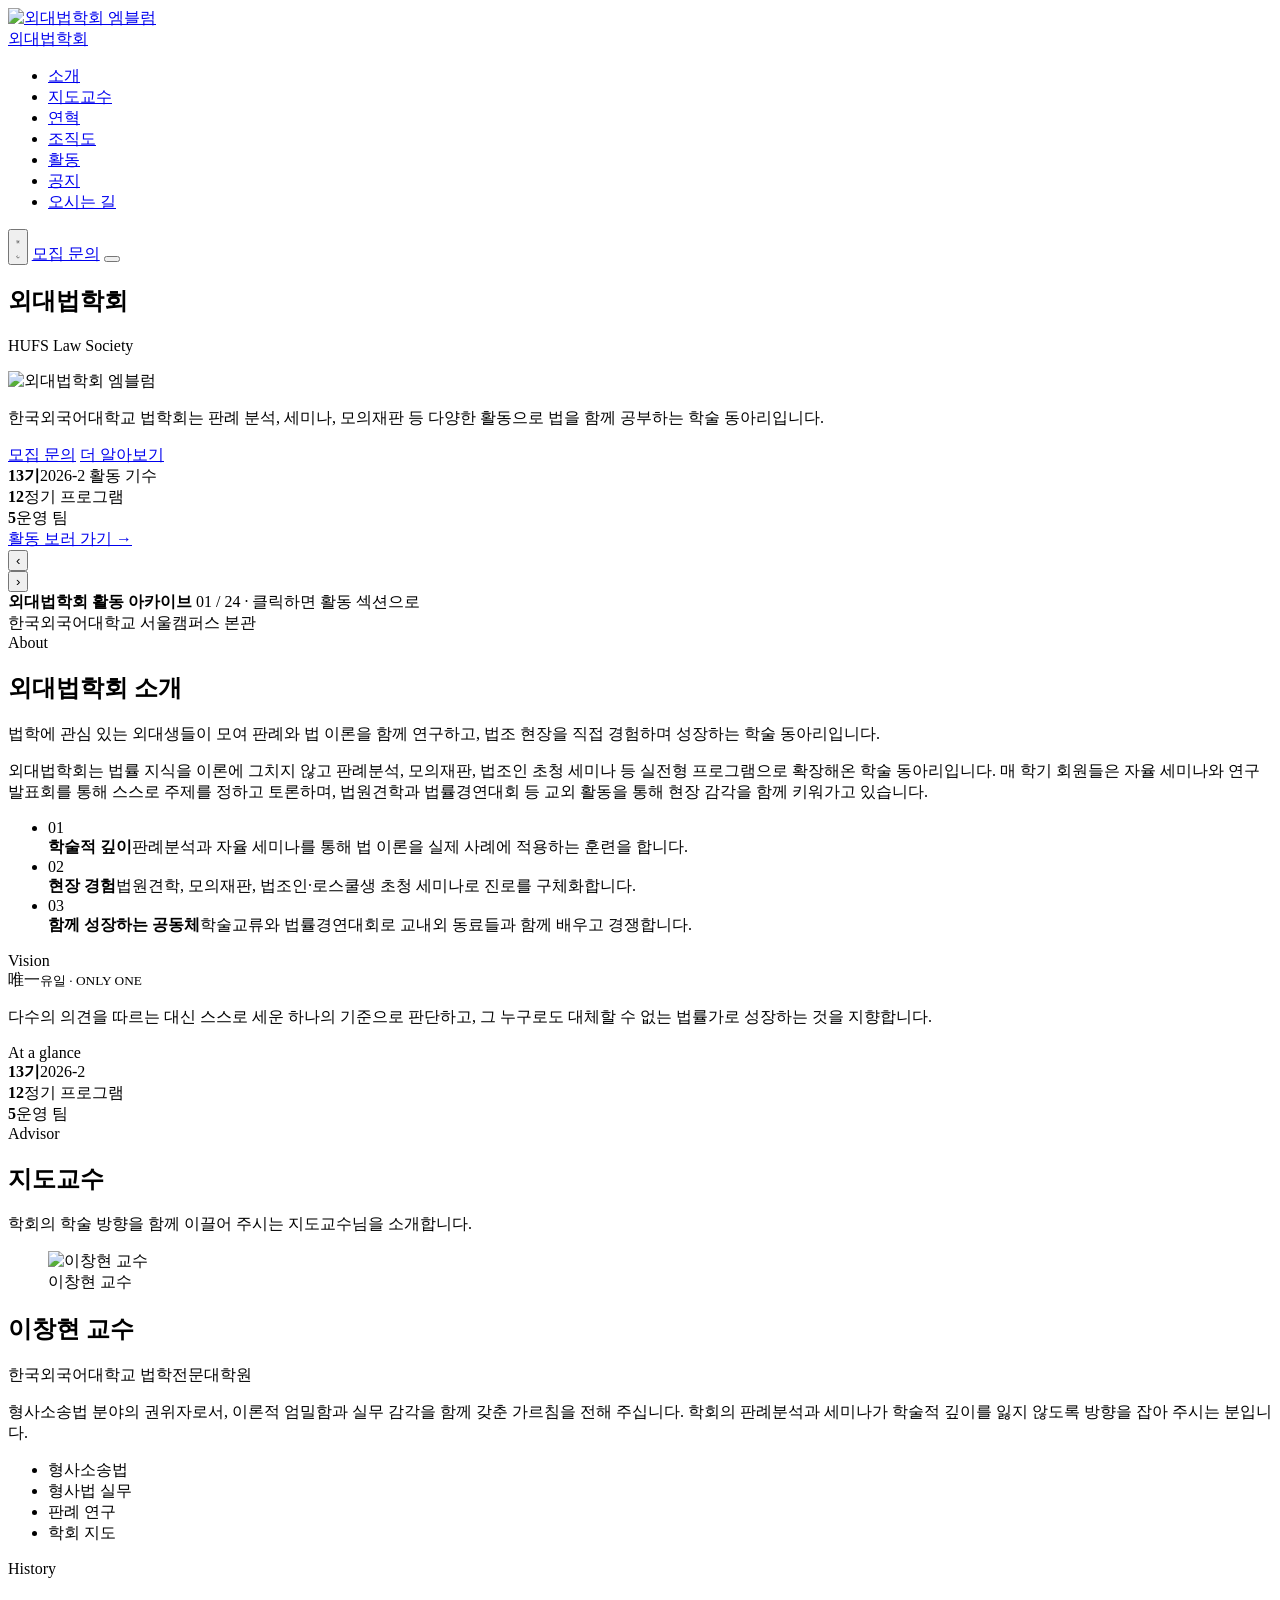
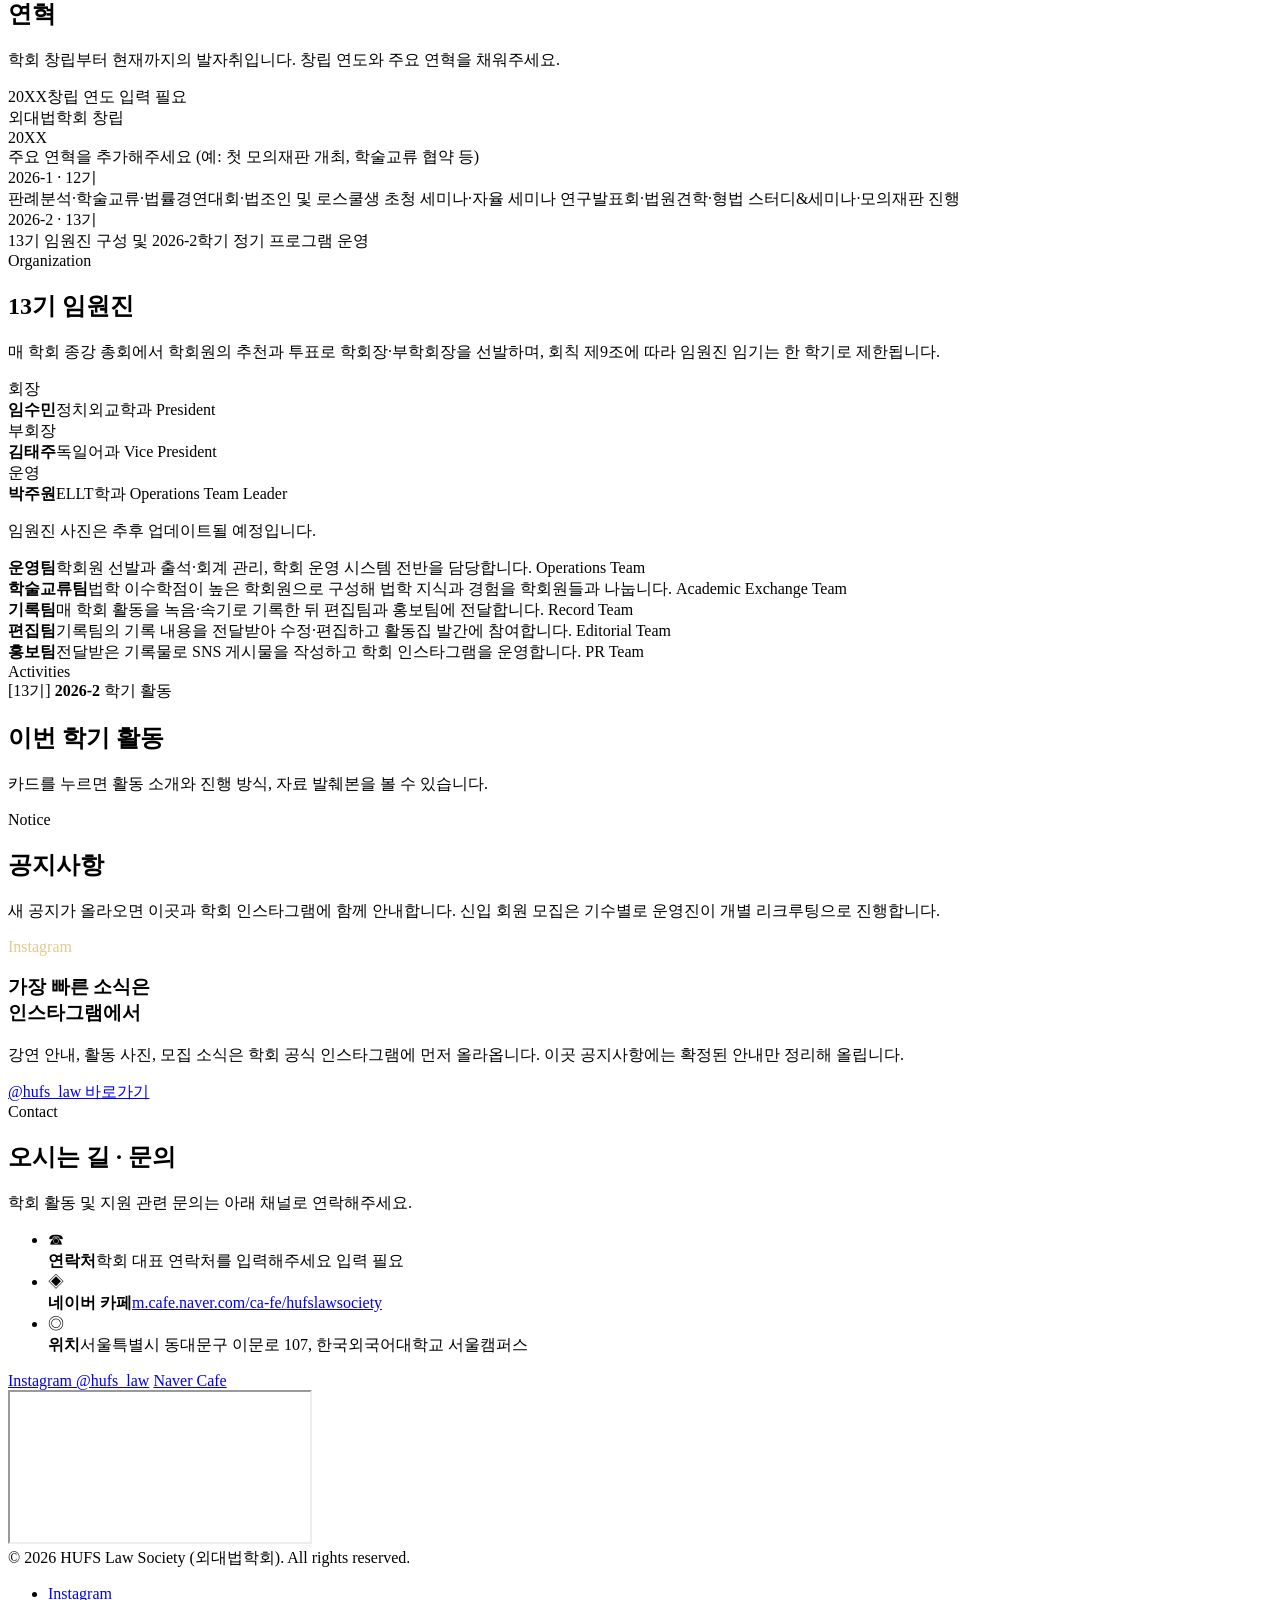
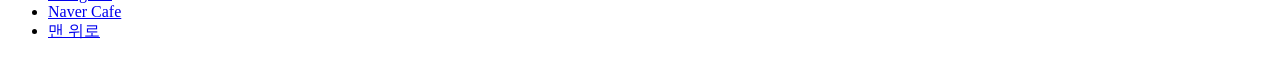
==== index.html @ 0a0bcf2a "SEO/공유 최적화: OG·Twitter 메타태그, 구조화 데이터, robots.txt/sitemap.xml, 커스텀 404 추가 Co-Authored-By: Claude Sonn" ====
<!DOCTYPE html>
<html lang="ko">
<head>
<meta charset="UTF-8">
<meta name="viewport" content="width=device-width, initial-scale=1.0">
<title>외대법학회 | HUFS Law Society</title>
<meta name="description" content="한국외국어대학교 서울캠퍼스 중앙동아리 외대법학회. 판례분석, 세미나, 법률경연대회, 모의재판 등 법학 학술 활동과 신입 회원 모집 소식을 소개합니다.">
<link rel="canonical" href="https://hufslawsociety.github.io/">

<meta property="og:type" content="website">
<meta property="og:site_name" content="외대법학회 HUFS Law Society">
<meta property="og:title" content="외대법학회 | HUFS Law Society">
<meta property="og:description" content="한국외국어대학교 법학회 — 판례분석, 세미나, 법률경연대회, 모의재판 등 다양한 활동으로 법을 함께 공부합니다.">
<meta property="og:image" content="https://hufslawsociety.github.io/assets/og-image.png">
<meta property="og:image:width" content="1200">
<meta property="og:image:height" content="630">
<meta property="og:url" content="https://hufslawsociety.github.io/">
<meta property="og:locale" content="ko_KR">

<meta name="twitter:card" content="summary_large_image">
<meta name="twitter:title" content="외대법학회 | HUFS Law Society">
<meta name="twitter:description" content="한국외국어대학교 법학회 — 판례분석, 세미나, 법률경연대회, 모의재판 등 다양한 활동으로 법을 함께 공부합니다.">
<meta name="twitter:image" content="https://hufslawsociety.github.io/assets/og-image.png">

<script type="application/ld+json">
{
  "@context": "https://schema.org",
  "@type": "EducationalOrganization",
  "name": "외대법학회",
  "alternateName": "HUFS Law Society",
  "url": "https://hufslawsociety.github.io/",
  "logo": "https://hufslawsociety.github.io/assets/logo.png",
  "sameAs": [
    "https://www.instagram.com/hufs_law",
    "https://m.cafe.naver.com/ca-fe/hufslawsociety"
  ],
  "address": {
    "@type": "PostalAddress",
    "streetAddress": "이문로 107",
    "addressLocality": "동대문구",
    "addressRegion": "서울특별시",
    "addressCountry": "KR"
  }
}
</script>

<script>
(function(){
  try {
    var saved = localStorage.getItem('theme');
    if (saved === 'light' || saved === 'dark') {
      document.documentElement.setAttribute('data-theme', saved);
    }
  } catch (e) {}
})();
</script>
<link rel="icon" href="assets/logo.png">
<link rel="preconnect" href="https://fonts.googleapis.com">
<link rel="preconnect" href="https://fonts.gstatic.com" crossorigin>
<link rel="stylesheet" as="style" crossorigin
  href="https://cdn.jsdelivr.net/gh/orioncactus/pretendard@v1.3.9/dist/web/variable/pretendardvariable.css">
<link href="https://fonts.googleapis.com/css2?family=Noto+Sans+KR:wght@400;500;700;900&display=swap" rel="stylesheet">
<link rel="stylesheet" href="styles.css">
<script type="module" src="https://cdn.jsdelivr.net/npm/@google/model-viewer@3.5.0/dist/model-viewer.min.js"></script>
</head>
<body>

<header>
  <div class="nav">
    <a href="#home" class="brand">
      <div class="brand-emblem">
        <img class="brand-img" src="assets/logo.png" alt="외대법학회 엠블럼">
      </div>
      <span class="brand-name">외대법학회</span>
    </a>
    <ul class="navlinks" id="navlinks">
      <li><a href="#about">소개</a></li>
      <li><a href="#advisor">지도교수</a></li>
      <li><a href="#history">연혁</a></li>
      <li><a href="#org">조직도</a></li>
      <li><a href="#activities">활동</a></li>
      <li><a href="#notice">공지</a></li>
      <li><a href="#contact">오시는 길</a></li>
    </ul>
    <div class="nav-actions">
      <button id="themeToggle" class="theme-toggle" type="button" aria-label="다크 모드 전환" aria-pressed="false">
        <svg class="icon-sun" viewBox="0 0 24 24" fill="none" stroke="currentColor" stroke-width="1.8" stroke-linecap="round">
          <circle cx="12" cy="12" r="4.2"/>
          <path d="M12 2.5v2.4M12 19.1v2.4M4.4 4.4l1.7 1.7M17.9 17.9l1.7 1.7M2.5 12h2.4M19.1 12h2.4M4.4 19.6l1.7-1.7M17.9 6.1l1.7-1.7"/>
        </svg>
        <svg class="icon-moon" viewBox="0 0 24 24" fill="none" stroke="currentColor" stroke-width="1.8" stroke-linecap="round" stroke-linejoin="round">
          <path d="M20.5 14.7A8.5 8.5 0 1 1 9.3 3.5a7 7 0 0 0 11.2 11.2z"/>
        </svg>
      </button>
      <a href="#notice" class="nav-cta">모집 문의</a>
      <button class="nav-burger" type="button" id="navBurger" aria-label="메뉴 열기" aria-expanded="false" aria-controls="navlinks">
        <span></span><span></span><span></span>
      </button>
    </div>
  </div>
</header>

<section class="hero" id="home">
  <div class="hero-bg"></div>
  <div class="hero-veil"></div>
  <div class="wrap">
    <div class="hero-grid">
      <div class="hero-copy">
        <div class="wordmark-row">
          <h1 class="wordmark">외대법학회</h1>
          <p class="wordmark-en">HUFS Law Society</p>
        </div>

        <div class="logo3d hero-emblem" data-model="law" data-body="#9a7d44" data-relief="#e9d7ab"
             data-speed="15deg" data-orbit="0deg 90deg 106%" data-exposure="1.05">
          <img class="fallback" alt="외대법학회 엠블럼">
        </div>

        <div class="hero-rule"></div>

        <p class="lead">한국외국어대학교 법학회는 판례 분석, 세미나, 모의재판 등 다양한 활동으로
          법을 함께 공부하는 학술 동아리입니다.</p>
        <div class="hero-actions">
          <a href="#notice" class="btn btn-primary">모집 문의</a>
          <a href="#about" class="btn btn-ghost">더 알아보기</a>
        </div>
        <div class="hero-stats">
          <div><b>13기</b><span>2026-2 활동 기수</span></div>
          <div><b>12</b><span>정기 프로그램</span></div>
          <div><b>5</b><span>운영 팀</span></div>
        </div>
      </div>

      <div class="hero-gallery">
        <a class="gal-stage" href="#activities" id="galStage" aria-label="활동 섹션으로 이동">
          <div class="gal-track" id="galTrack"></div>
          <span class="gal-cta">활동 보러 가기 &rarr;</span>
        </a>
        <div class="gal-ui">
          <button class="gal-nav" type="button" id="galPrev" aria-label="이전 사진">&#8249;</button>
          <div class="gal-dots" id="galDots"></div>
          <button class="gal-nav" type="button" id="galNext" aria-label="다음 사진">&#8250;</button>
        </div>
        <div class="bld-cap"><b>외대법학회 활동 아카이브</b>
          <span class="gal-count" id="galCount">01 / 24</span> · 클릭하면 활동 섹션으로</div>
      </div>
    </div>
  </div>
  <div class="hero-note">한국외국어대학교 서울캠퍼스 본관</div>
</section>

<section id="about">
  <div class="wrap">
    <div class="section-head">
      <div class="eyebrow">About</div>
      <h2>외대법학회 소개</h2>
      <p>법학에 관심 있는 외대생들이 모여 판례와 법 이론을 함께 연구하고, 법조 현장을 직접 경험하며 성장하는 학술 동아리입니다.</p>
    </div>
    <div class="about-grid">
      <div>
        <p>외대법학회는 법률 지식을 이론에 그치지 않고 판례분석, 모의재판, 법조인 초청 세미나 등
          실전형 프로그램으로 확장해온 학술 동아리입니다. 매 학기 회원들은 자율 세미나와 연구발표회를
          통해 스스로 주제를 정하고 토론하며, 법원견학과 법률경연대회 등 교외 활동을 통해 현장 감각을
          함께 키워가고 있습니다.</p>
        <ul class="value-list">
          <li><div class="value-num">01</div><div><b>학술적 깊이</b><span>판례분석과 자율 세미나를 통해 법 이론을 실제 사례에 적용하는 훈련을 합니다.</span></div></li>
          <li><div class="value-num">02</div><div><b>현장 경험</b><span>법원견학, 모의재판, 법조인·로스쿨생 초청 세미나로 진로를 구체화합니다.</span></div></li>
          <li><div class="value-num">03</div><div><b>함께 성장하는 공동체</b><span>학술교류와 법률경연대회로 교내외 동료들과 함께 배우고 경쟁합니다.</span></div></li>
        </ul>
      </div>
      <div>
        <div class="side-card">
          <div class="eyebrow">Vision</div>
          <div class="vision-mini">唯一<small>유일 · ONLY ONE</small></div>
          <p>다수의 의견을 따르는 대신 스스로 세운 하나의 기준으로 판단하고, 그 누구로도 대체할 수 없는 법률가로 성장하는 것을 지향합니다.</p>
        </div>
        <div class="side-card">
          <div class="eyebrow">At a glance</div>
          <div class="fact-row">
            <div><b>13기</b><span>2026-2</span></div>
            <div><b>12</b><span>정기 프로그램</span></div>
            <div><b>5</b><span>운영 팀</span></div>
          </div>
        </div>
      </div>
    </div>
  </div>
</section>

<section class="advisor" id="advisor">
  <div class="wrap">
    <div class="section-head">
      <div class="eyebrow">Advisor</div>
      <h2>지도교수</h2>
      <p>학회의 학술 방향을 함께 이끌어 주시는 지도교수님을 소개합니다.</p>
    </div>
    <div class="advisor-card">
      <figure class="portrait">
        <img src="assets/advisor.jpg" alt="이창현 교수">
        <figcaption>이창현 교수</figcaption>
      </figure>
      <div class="advisor-body">
        <h2>이창현 교수</h2>
        <p class="advisor-role">한국외국어대학교 법학전문대학원</p>
        <p class="advisor-desc">형사소송법 분야의 권위자로서, 이론적 엄밀함과 실무 감각을 함께 갖춘 가르침을 전해 주십니다.
          학회의 판례분석과 세미나가 학술적 깊이를 잃지 않도록 방향을 잡아 주시는 분입니다.</p>
        <ul class="advisor-tags">
          <li>형사소송법</li><li>형사법 실무</li><li>판례 연구</li><li>학회 지도</li>
        </ul>
      </div>
    </div>
  </div>
</section>

<section class="history" id="history">
  <div class="wrap">
    <div class="section-head">
      <div class="eyebrow">History</div>
      <h2>연혁</h2>
      <p>학회 창립부터 현재까지의 발자취입니다. 창립 연도와 주요 연혁을 채워주세요.</p>
    </div>
    <div class="timeline">
      <div class="t-item"><div class="t-dot"></div>
        <div class="t-year">20XX<span class="placeholder-tag tag-dark">창립 연도 입력 필요</span></div>
        <div class="t-desc">외대법학회 창립</div></div>
      <div class="t-item"><div class="t-dot"></div>
        <div class="t-year">20XX</div>
        <div class="t-desc">주요 연혁을 추가해주세요 (예: 첫 모의재판 개최, 학술교류 협약 등)</div></div>
      <div class="t-item"><div class="t-dot"></div>
        <div class="t-year">2026-1 · 12기</div>
        <div class="t-desc">판례분석·학술교류·법률경연대회·법조인 및 로스쿨생 초청 세미나·자율 세미나 연구발표회·법원견학·형법 스터디&amp;세미나·모의재판 진행</div></div>
      <div class="t-item active"><div class="t-dot"></div>
        <div class="t-year">2026-2 · 13기</div>
        <div class="t-desc">13기 임원진 구성 및 2026-2학기 정기 프로그램 운영</div></div>
    </div>
  </div>
</section>

<section id="org">
  <div class="wrap">
    <div class="section-head">
      <div class="eyebrow">Organization</div>
      <h2>13기 임원진</h2>
      <p>매 학회 종강 총회에서 학회원의 추천과 투표로 학회장·부학회장을 선발하며,
        회칙 제9조에 따라 임원진 임기는 한 학기로 제한됩니다.</p>
    </div>
    <div class="org-lead-grid">
      <div class="lead-card"><div class="lead-avatar">회장</div><b>임수민</b><span>정치외교학과</span>
        <span class="lead-role">President</span></div>
      <div class="lead-card"><div class="lead-avatar">부회장</div><b>김태주</b><span>독일어과</span>
        <span class="lead-role">Vice President</span></div>
      <div class="lead-card"><div class="lead-avatar">운영</div><b>박주원</b><span>ELLT학과</span>
        <span class="lead-role">Operations Team Leader</span></div>
    </div>
    <p class="org-note">임원진 사진은 추후 업데이트될 예정입니다.</p>
    <div class="dept-grid">
      <div class="dept-card"><b>운영팀</b><span>학회원 선발과 출석·회계 관리, 학회 운영 시스템 전반을 담당합니다.</span>
        <span class="dept-lead">Operations Team</span></div>
      <div class="dept-card"><b>학술교류팀</b><span>법학 이수학점이 높은 학회원으로 구성해 법학 지식과 경험을 학회원들과 나눕니다.</span>
        <span class="dept-lead">Academic Exchange Team</span></div>
      <div class="dept-card"><b>기록팀</b><span>매 학회 활동을 녹음·속기로 기록한 뒤 편집팀과 홍보팀에 전달합니다.</span>
        <span class="dept-lead">Record Team</span></div>
      <div class="dept-card"><b>편집팀</b><span>기록팀의 기록 내용을 전달받아 수정·편집하고 활동집 발간에 참여합니다.</span>
        <span class="dept-lead">Editorial Team</span></div>
      <div class="dept-card"><b>홍보팀</b><span>전달받은 기록물로 SNS 게시물을 작성하고 학회 인스타그램을 운영합니다.</span>
        <span class="dept-lead">PR Team</span></div>
    </div>
  </div>
</section>

<section class="activities" id="activities">
  <div class="wrap">
    <div class="section-head">
      <div class="eyebrow">Activities</div>
      <span class="gen-badge">[13기] <b>2026-2</b> 학기 활동</span>
      <h2>이번 학기 활동</h2>
      <p>카드를 누르면 활동 소개와 진행 방식, 자료 발췌본을 볼 수 있습니다.</p>
    </div>
    <div class="act-grid" id="act-grid"></div>
  </div>
</section>

<section id="notice">
  <div class="wrap">
    <div class="section-head">
      <div class="eyebrow">Notice</div>
      <h2>공지사항</h2>
      <p>새 공지가 올라오면 이곳과 학회 인스타그램에 함께 안내합니다.
        신입 회원 모집은 기수별로 운영진이 개별 리크루팅으로 진행합니다.</p>
    </div>
    <div class="notice-wrap">
      <ul class="notice-list" id="notice-list"></ul>
      <div class="recruit-card">
        <div>
          <div class="eyebrow" style="color:#e3c98f;">Instagram</div>
          <h3>가장 빠른 소식은<br>인스타그램에서</h3>
          <p>강연 안내, 활동 사진, 모집 소식은 학회 공식 인스타그램에 먼저 올라옵니다.
            이곳 공지사항에는 확정된 안내만 정리해 올립니다.</p>
        </div>
        <a href="https://www.instagram.com/hufs_law" target="_blank" rel="noopener"
           class="btn btn-primary">@hufs_law 바로가기</a>
      </div>
    </div>
  </div>
</section>

<section class="contact" id="contact">
  <div class="wrap">
    <div class="section-head">
      <div class="eyebrow">Contact</div>
      <h2>오시는 길 · 문의</h2>
      <p>학회 활동 및 지원 관련 문의는 아래 채널로 연락해주세요.</p>
    </div>
    <div class="contact-grid">
      <div>
        <ul class="info-list">
          <li><div class="info-ico">☎</div><div><b>연락처</b><span>학회 대표 연락처를 입력해주세요 <span class="placeholder-tag">입력 필요</span></span></div></li>
          <li><div class="info-ico">◈</div><div><b>네이버 카페</b><a href="https://m.cafe.naver.com/ca-fe/hufslawsociety" target="_blank" rel="noopener">m.cafe.naver.com/ca-fe/hufslawsociety</a></div></li>
          <li><div class="info-ico">◎</div><div><b>위치</b><span>서울특별시 동대문구 이문로 107, 한국외국어대학교 서울캠퍼스</span></div></li>
        </ul>
        <div class="sns-row">
          <a href="https://www.instagram.com/hufs_law" target="_blank" rel="noopener">Instagram @hufs_law</a>
          <a href="https://m.cafe.naver.com/ca-fe/hufslawsociety" target="_blank" rel="noopener">Naver Cafe</a>
        </div>
      </div>
      <div class="map-frame">
        <iframe src="https://maps.google.com/maps?q=%EC%84%9C%EC%9A%B8%ED%8A%B9%EB%B3%84%EC%8B%9C%20%EB%8F%99%EB%8C%80%EB%AC%B8%EA%B5%AC%20%EC%9D%B4%EB%AC%B8%EB%A1%9C%20107%20%ED%95%9C%EA%B5%AD%EC%99%B8%EA%B5%AD%EC%96%B4%EB%8C%80%ED%95%99%EA%B5%90&t=&z=16&ie=UTF8&iwloc=&output=embed"
          loading="lazy" referrerpolicy="no-referrer-when-downgrade"></iframe>
      </div>
    </div>
  </div>
</section>

<footer>
  <div class="footer-wrap">
    <span>© 2026 HUFS Law Society (외대법학회). All rights reserved.</span>
    <ul class="footer-links">
      <li><a href="https://www.instagram.com/hufs_law" target="_blank" rel="noopener">Instagram</a></li>
      <li><a href="https://m.cafe.naver.com/ca-fe/hufslawsociety" target="_blank" rel="noopener">Naver Cafe</a></li>
      <li><a href="#home">맨 위로</a></li>
    </ul>
  </div>
</footer>

<script src="assets/gallery-data.js"></script>
<script src="assets/notices-data.js"></script>
<script src="script.js"></script>
</body>
</html>
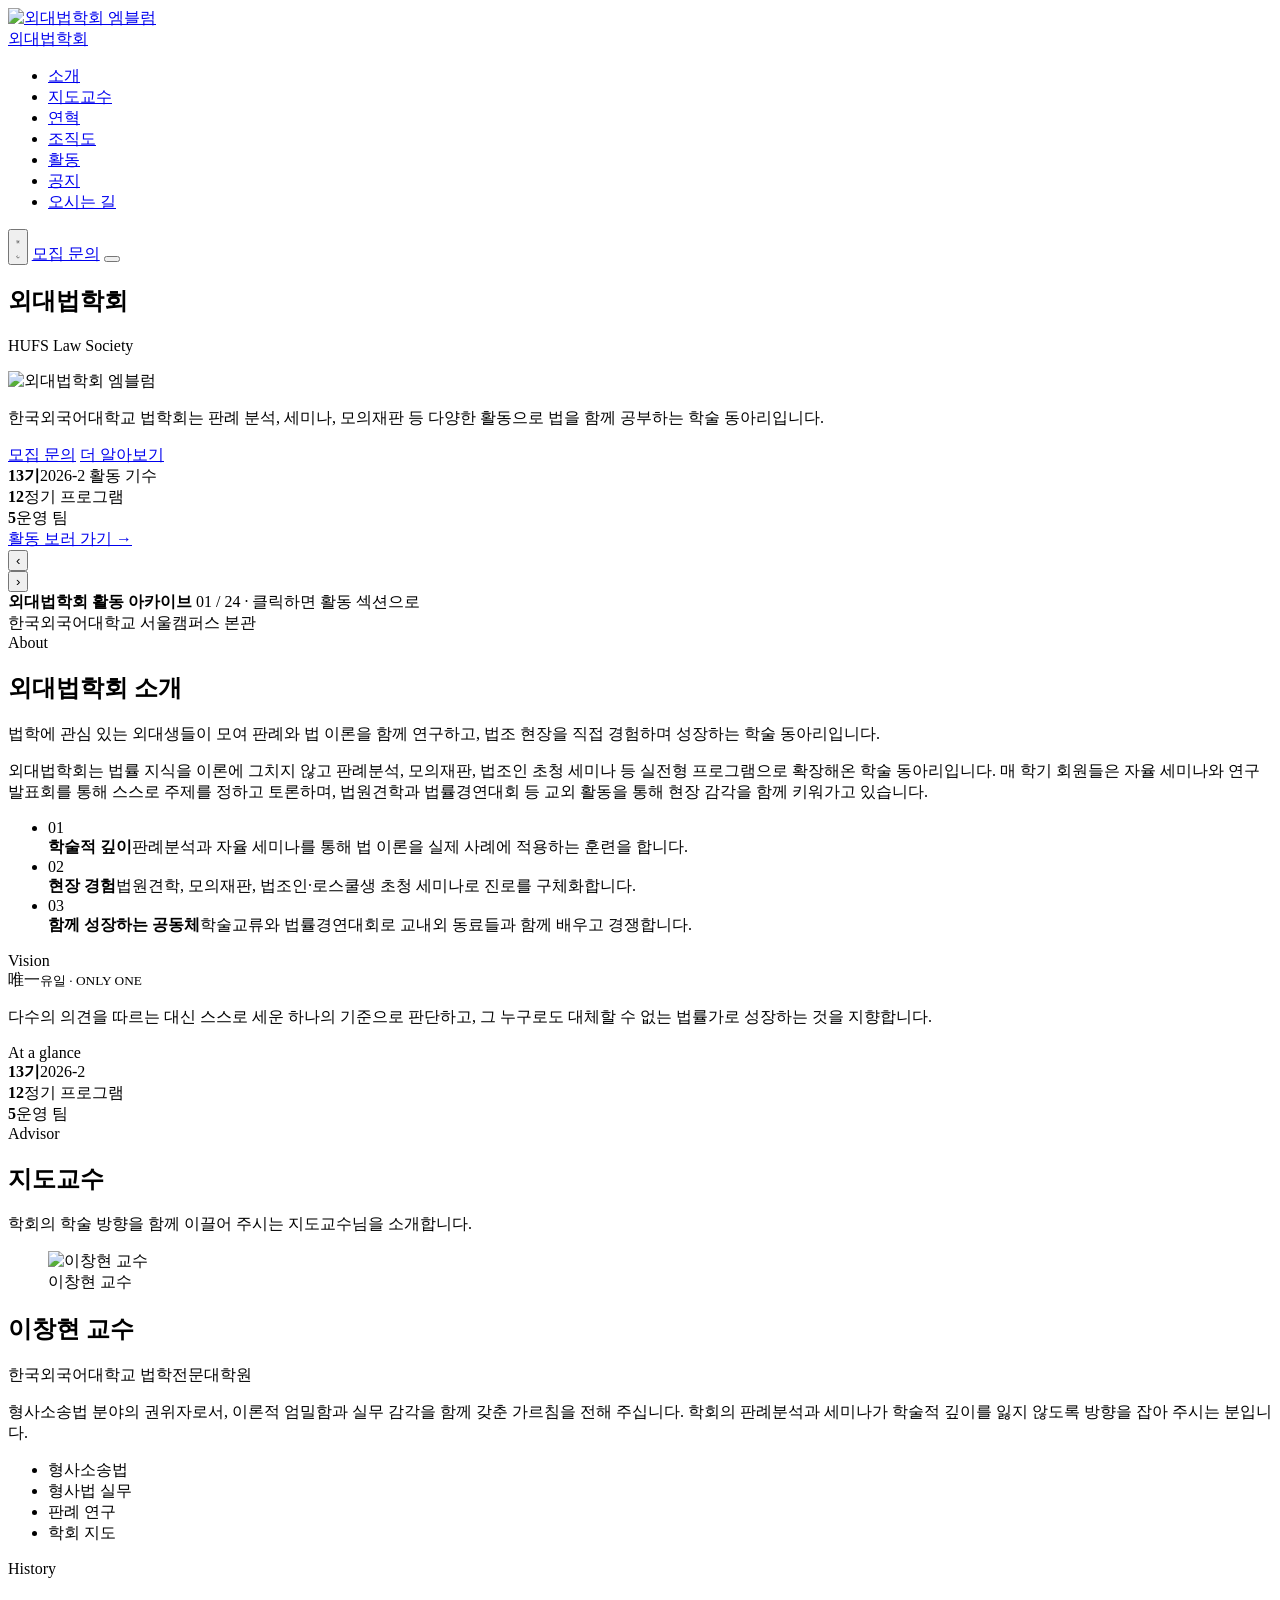
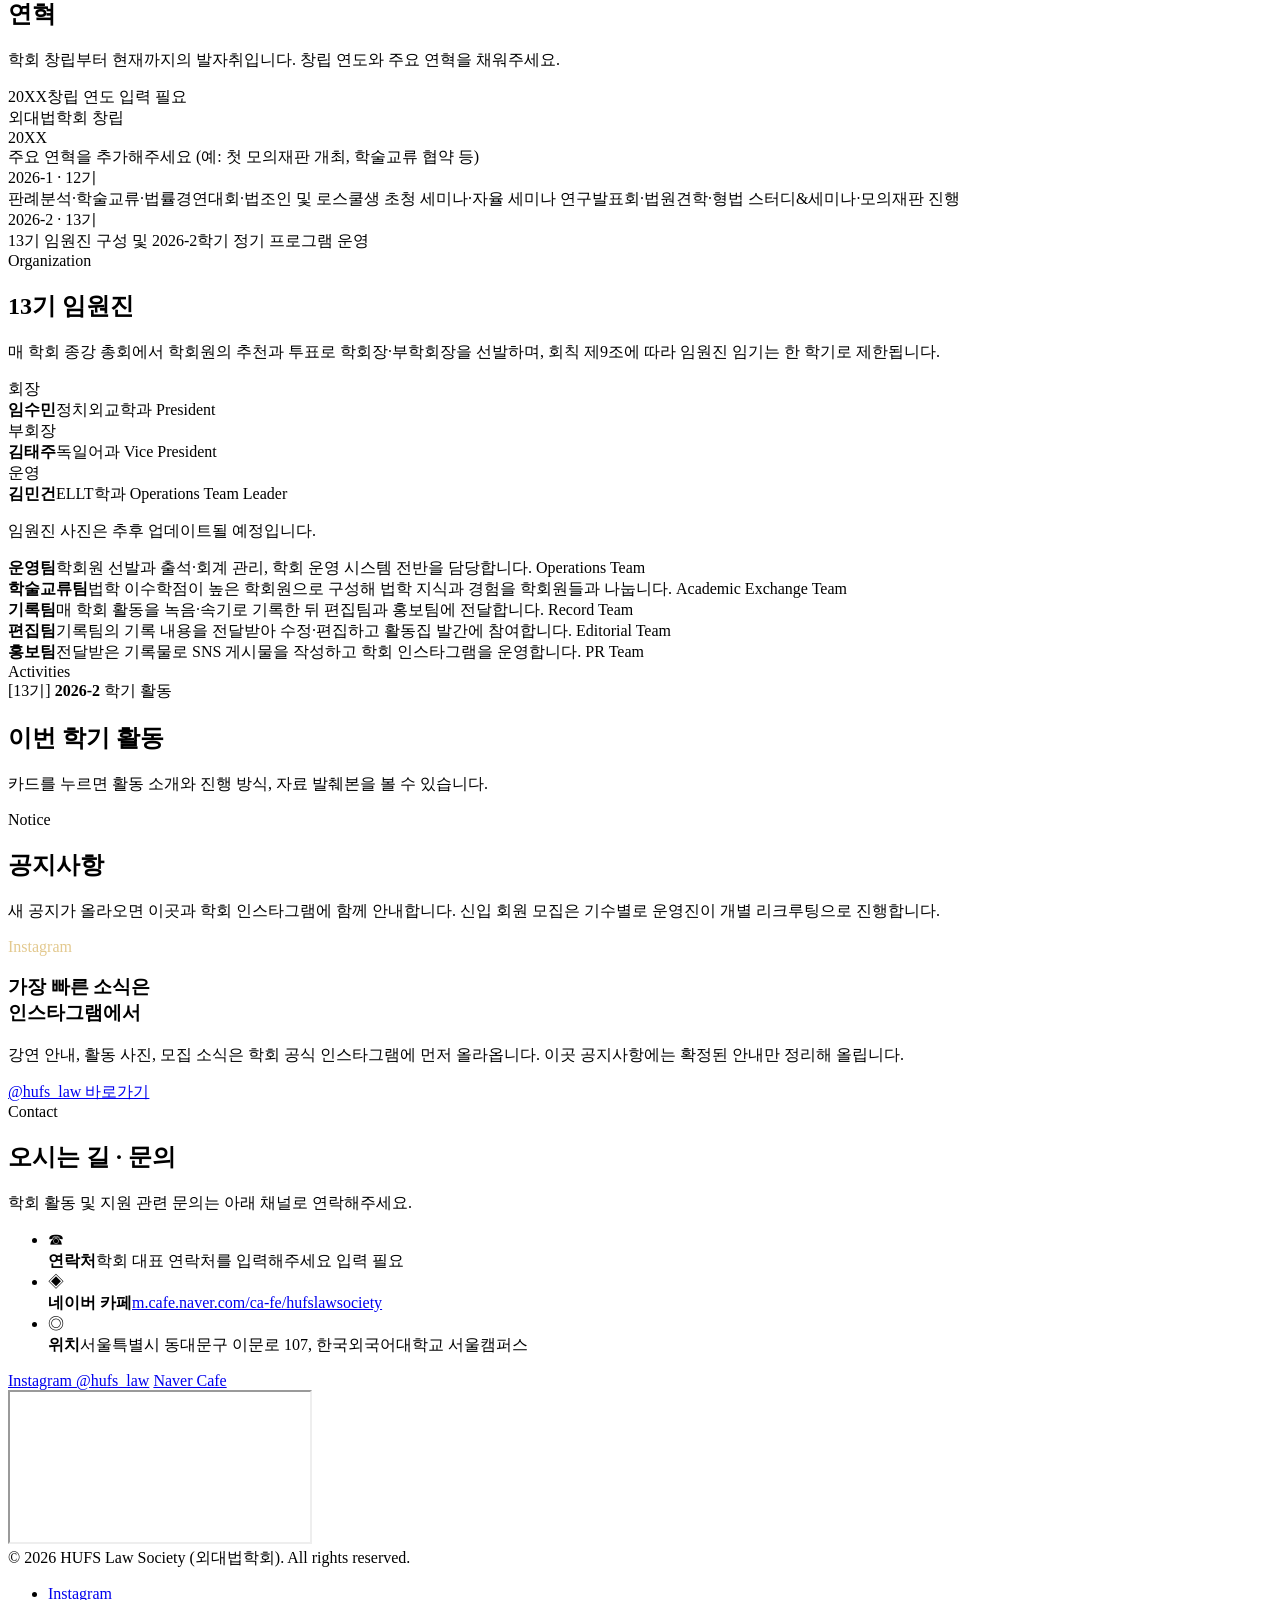
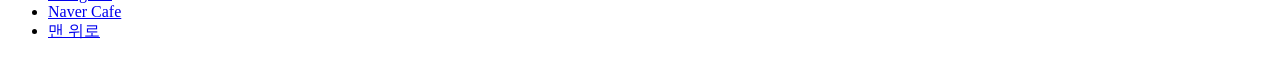
==== commit 73e71cea: "3D 엠블럼 코인 몸통을 단순 원판으로 재제작해 앞뒤 완전 대칭화, 운영팀장 이름 수정 기존 코인 몸통이 앞면에만 이중 테두리 장식이 있어 로고는 같아도 겉모양이 앞뒤로 달랐던 문" ====
--- a/index.html
+++ b/index.html
@@ -11,7 +11,7 @@
 <meta property="og:site_name" content="외대법학회 HUFS Law Society">
 <meta property="og:title" content="외대법학회 | HUFS Law Society">
 <meta property="og:description" content="한국외국어대학교 법학회 — 판례분석, 세미나, 법률경연대회, 모의재판 등 다양한 활동으로 법을 함께 공부합니다.">
-<meta property="og:image" content="https://hufslawsociety.github.io/assets/og-image.png">
+<meta property="og:image" content="https://hufslawsociety.github.io/assets/og-image.jpg">
 <meta property="og:image:width" content="1200">
 <meta property="og:image:height" content="630">
 <meta property="og:url" content="https://hufslawsociety.github.io/">
@@ -20,7 +20,7 @@
 <meta name="twitter:card" content="summary_large_image">
 <meta name="twitter:title" content="외대법학회 | HUFS Law Society">
 <meta name="twitter:description" content="한국외국어대학교 법학회 — 판례분석, 세미나, 법률경연대회, 모의재판 등 다양한 활동으로 법을 함께 공부합니다.">
-<meta name="twitter:image" content="https://hufslawsociety.github.io/assets/og-image.png">
+<meta name="twitter:image" content="https://hufslawsociety.github.io/assets/og-image.jpg">
 
 <script type="application/ld+json">
 {
@@ -249,7 +249,7 @@
         <span class="lead-role">President</span></div>
       <div class="lead-card"><div class="lead-avatar">부회장</div><b>김태주</b><span>독일어과</span>
         <span class="lead-role">Vice President</span></div>
-      <div class="lead-card"><div class="lead-avatar">운영</div><b>박주원</b><span>ELLT학과</span>
+      <div class="lead-card"><div class="lead-avatar">운영</div><b>김민건</b><span>ELLT학과</span>
         <span class="lead-role">Operations Team Leader</span></div>
     </div>
     <p class="org-note">임원진 사진은 추후 업데이트될 예정입니다.</p>
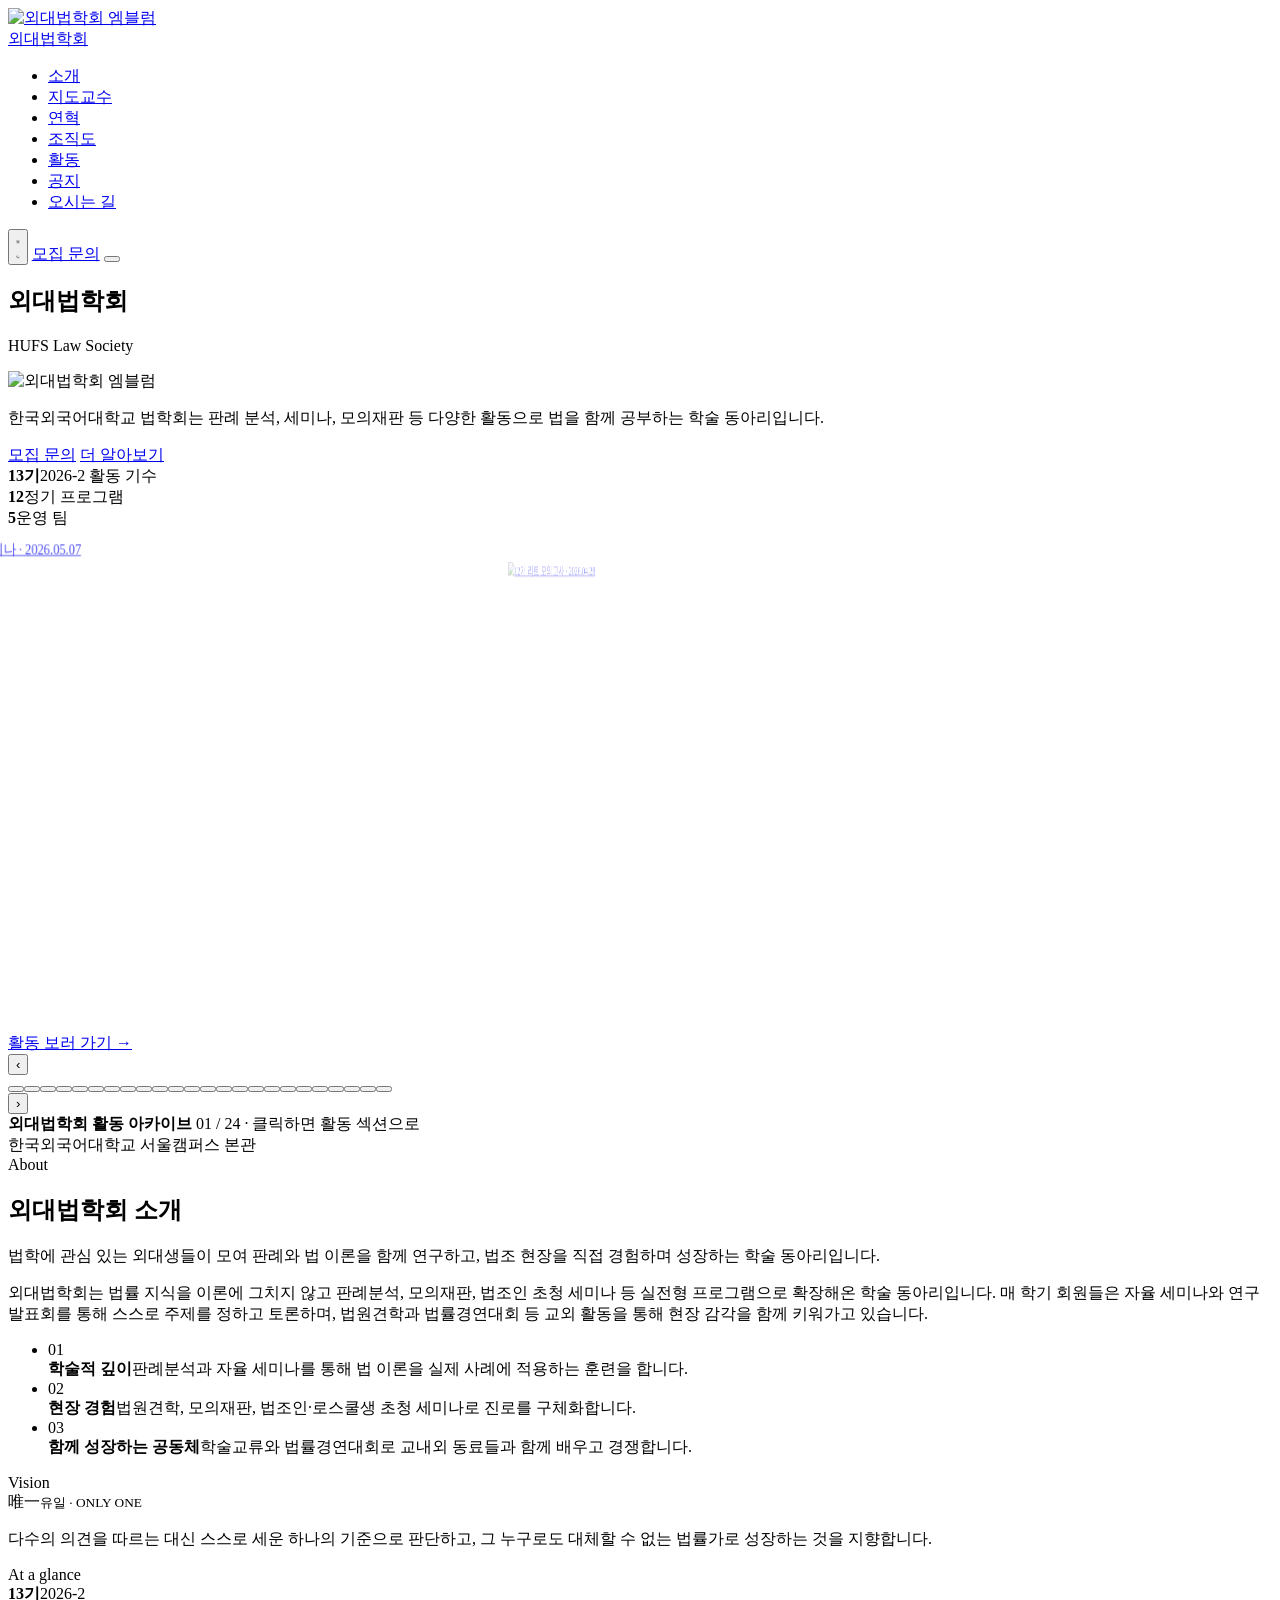
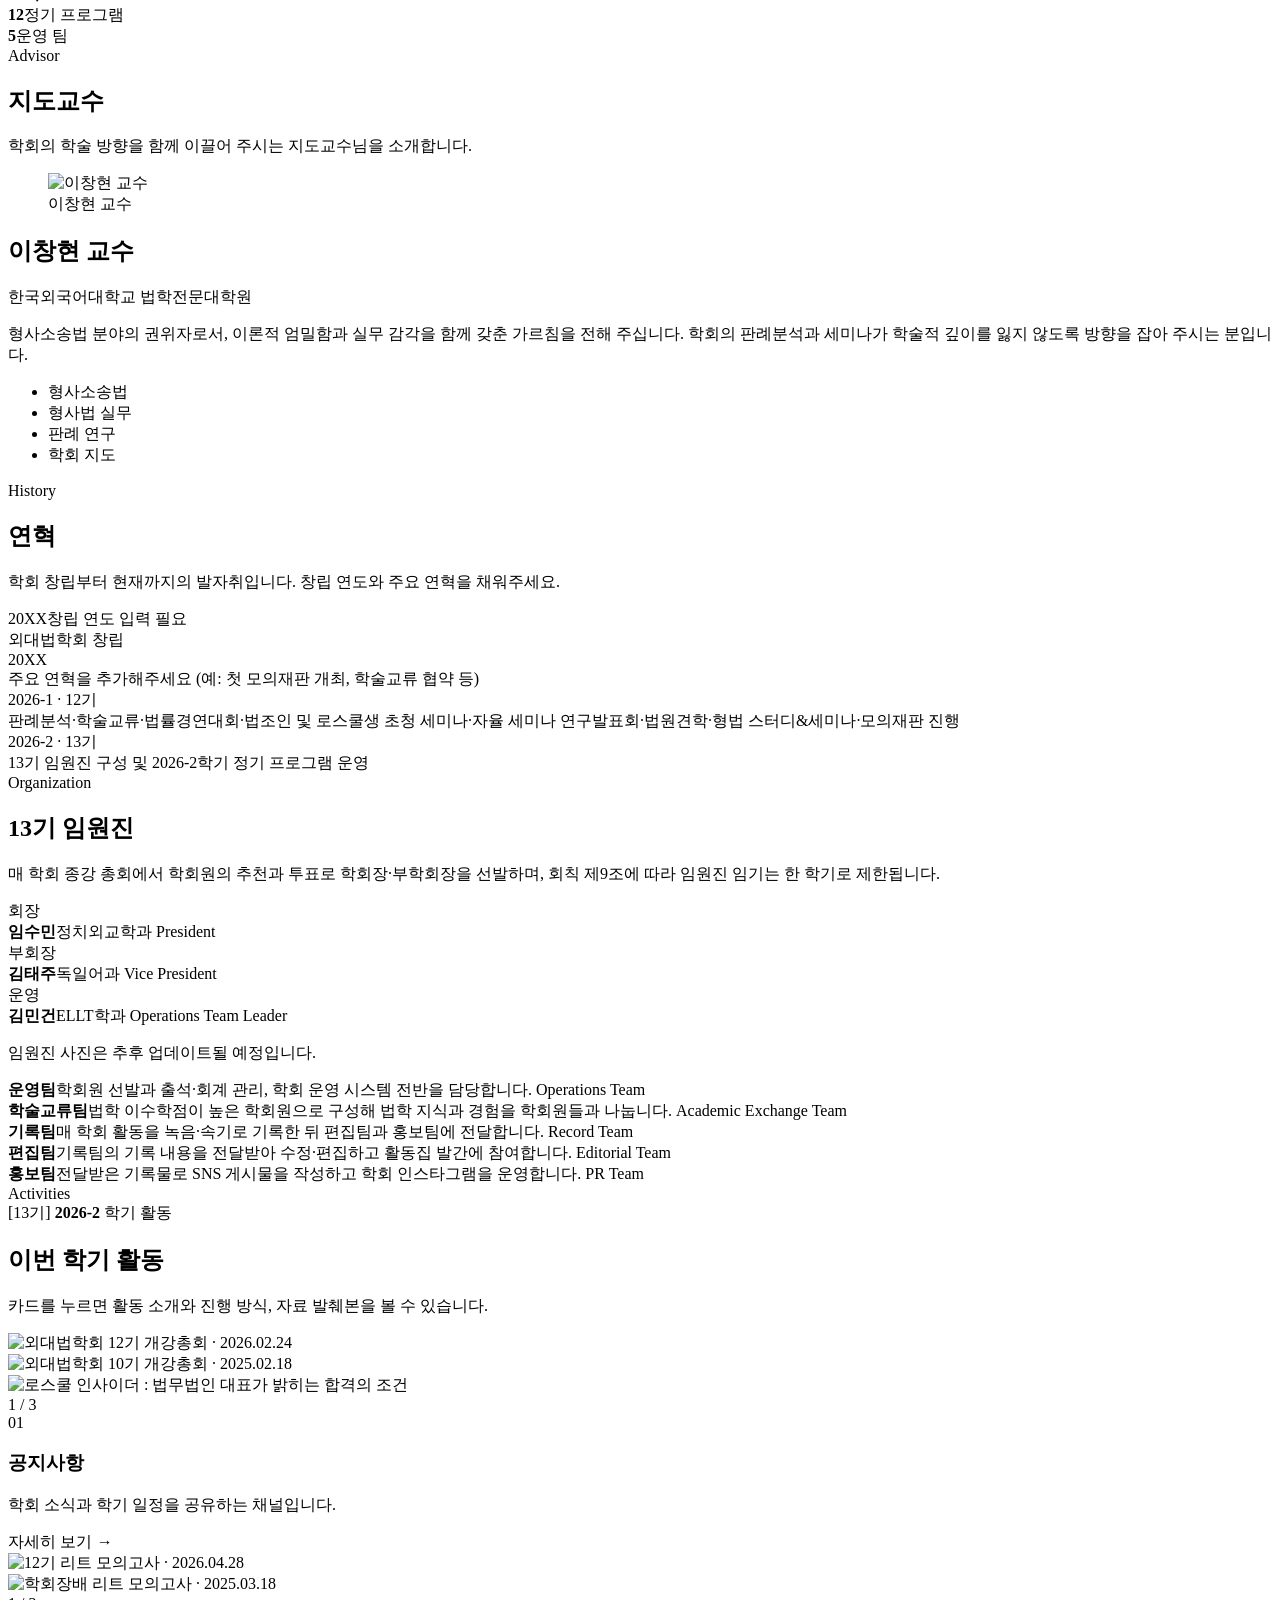
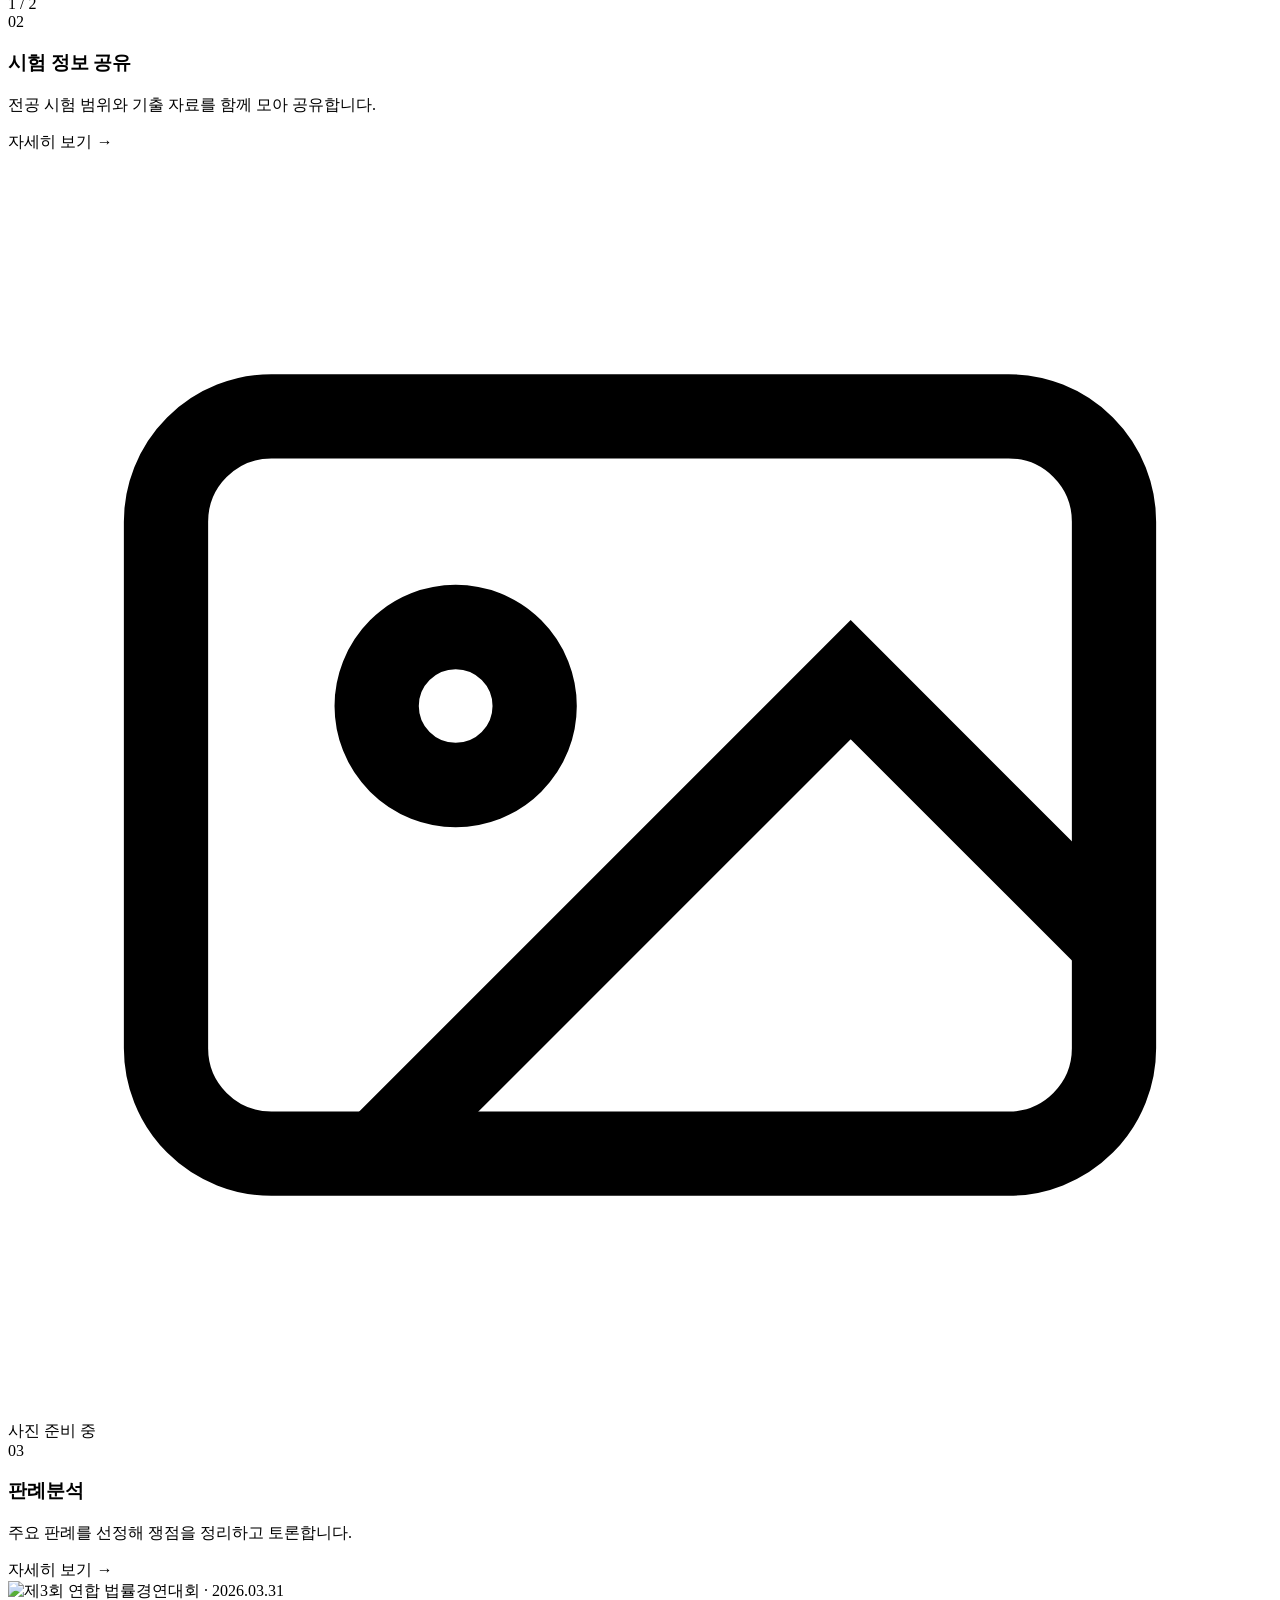
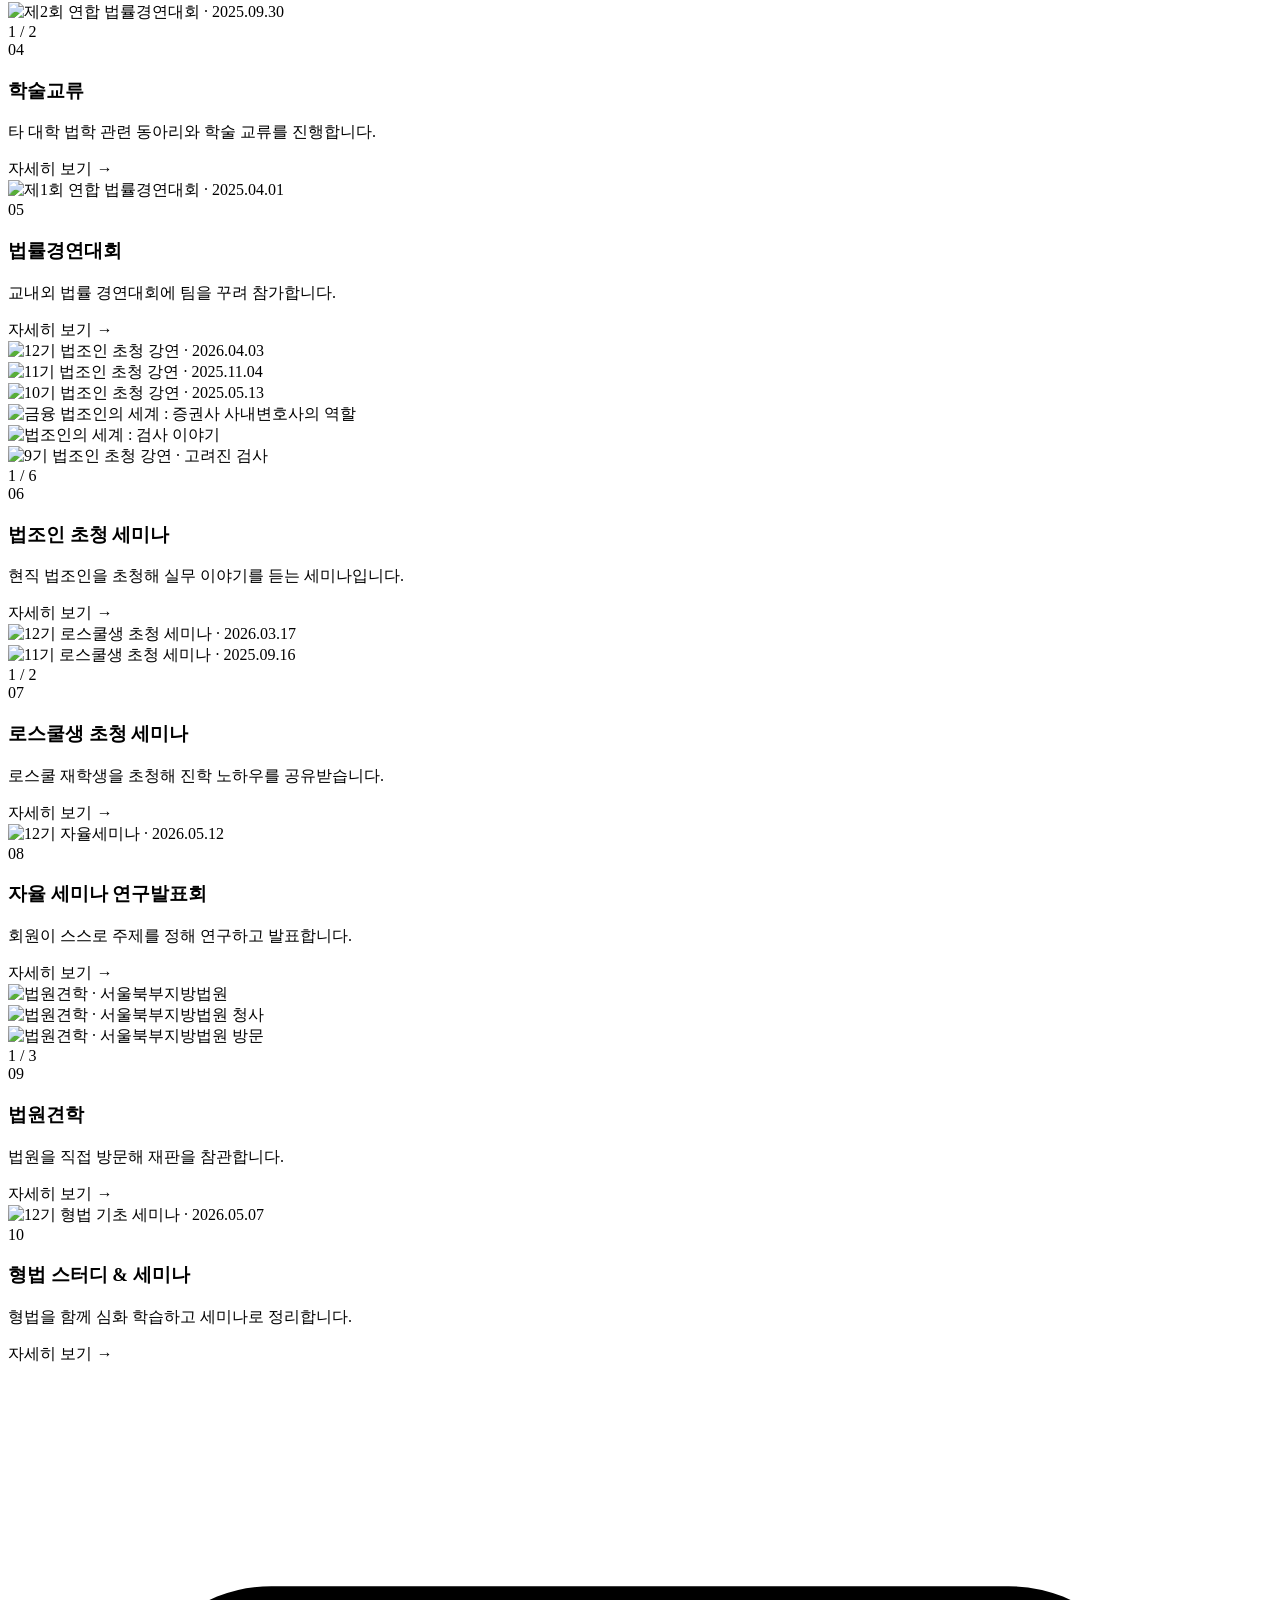
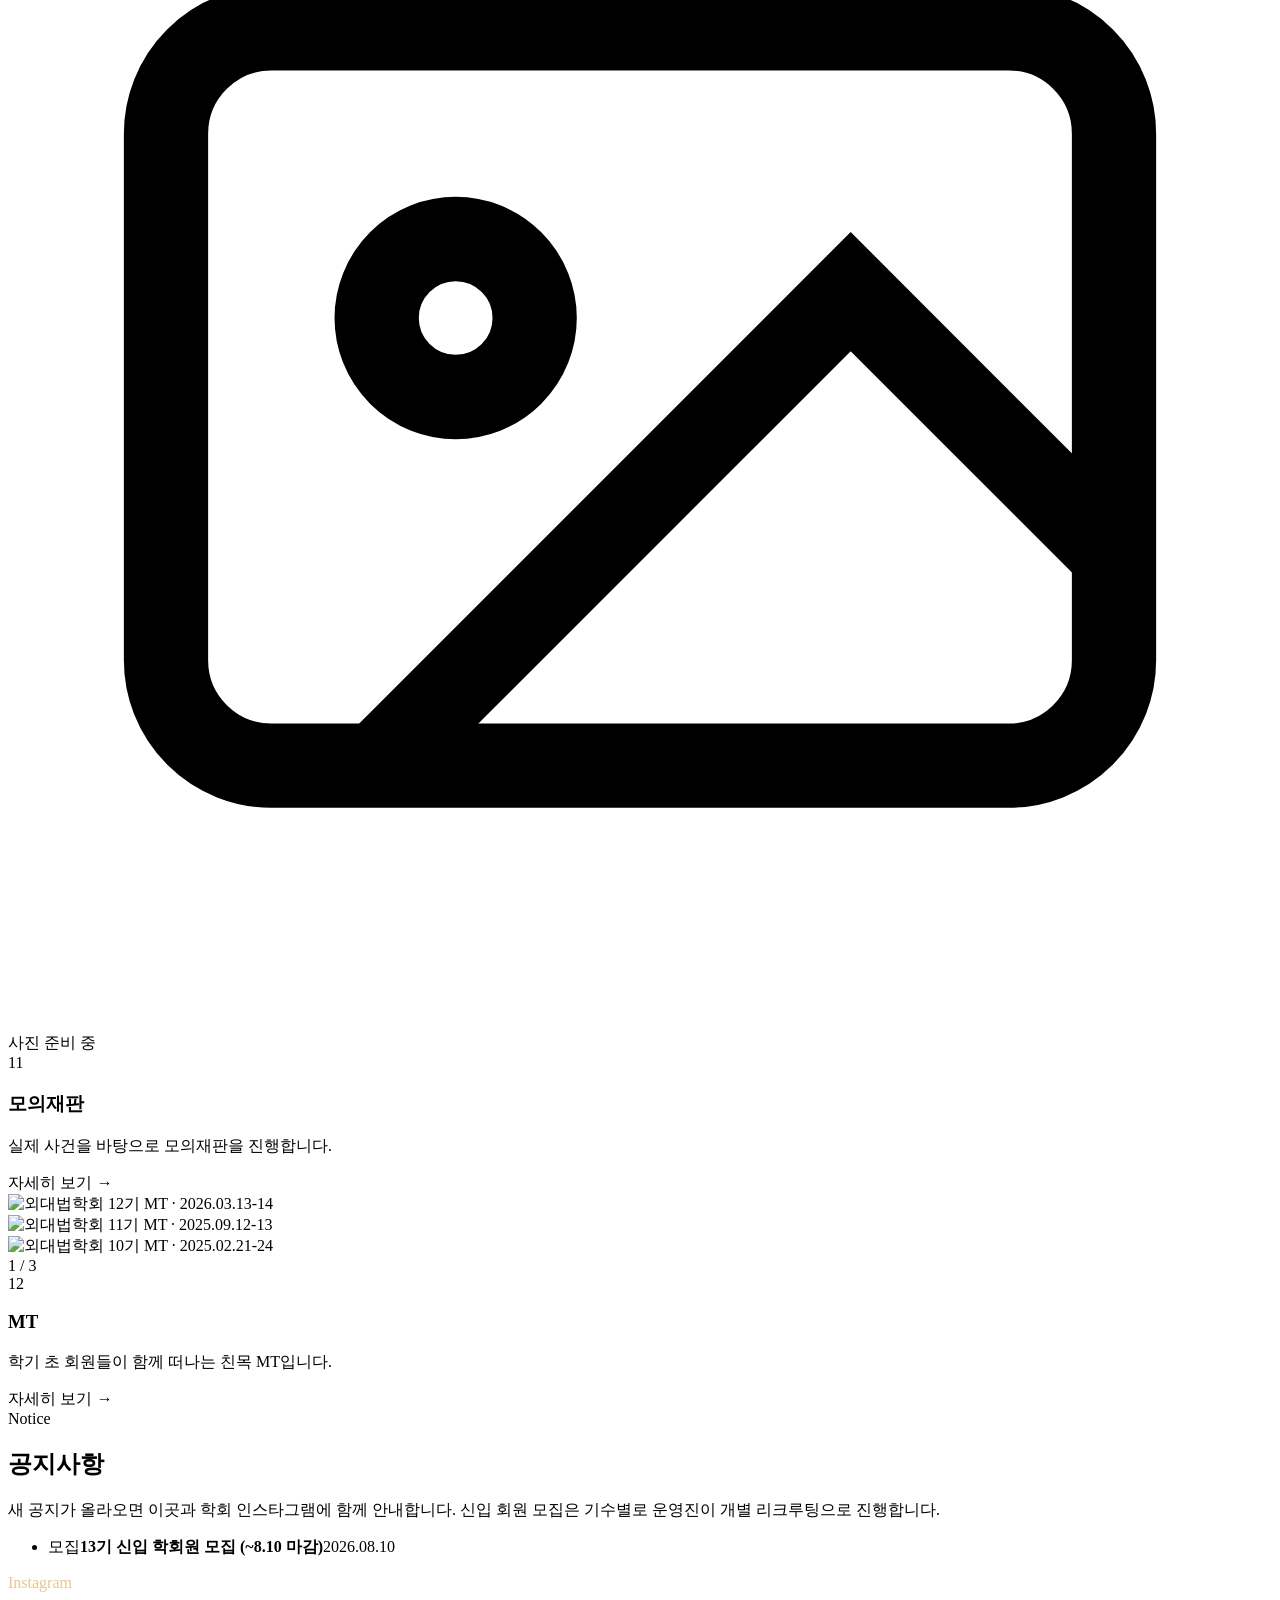
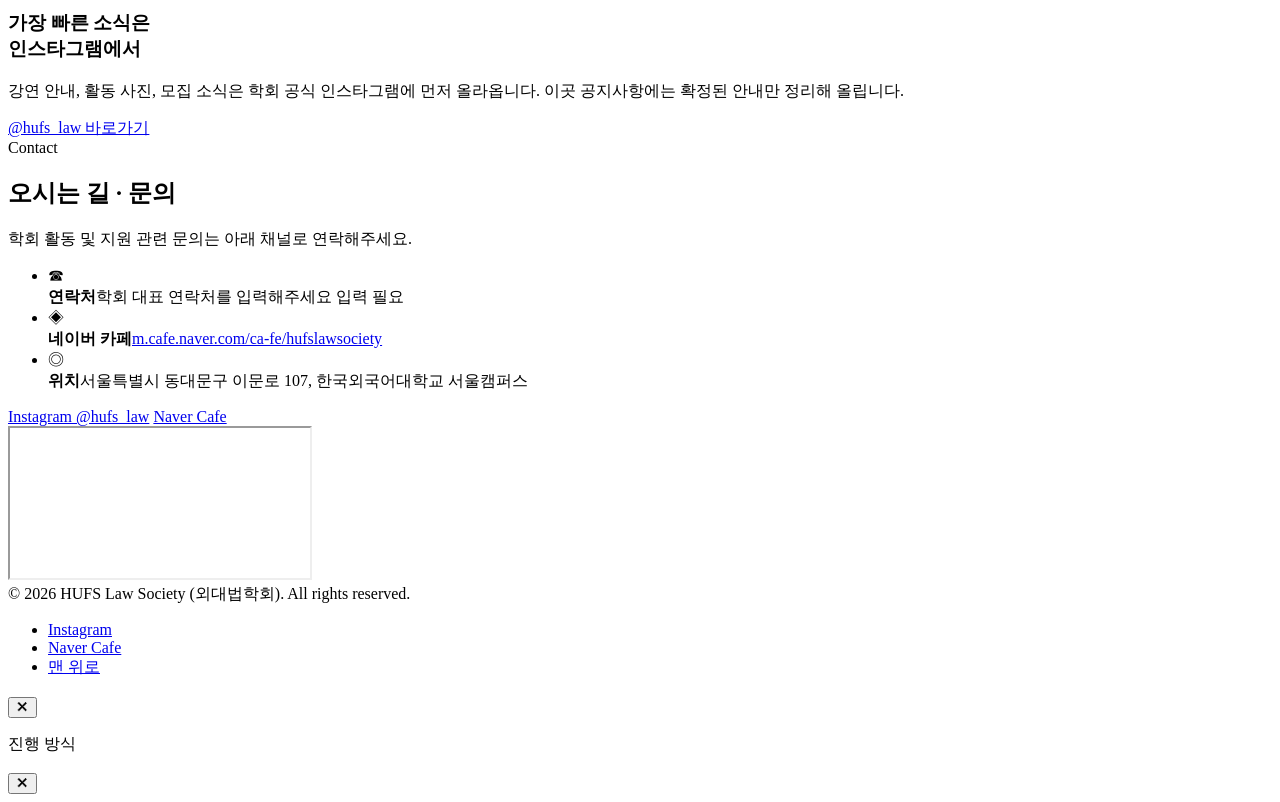
==== commit bb69354a: "인수인계 편의성 개선: 기수/학기 값 통합, 활동 사진 연결을 인덱스 대신 이름으로 - assets/site-config.js 신규: generation/semester/progr" ====
--- a/index.html
+++ b/index.html
@@ -125,9 +125,9 @@
           <a href="#about" class="btn btn-ghost">더 알아보기</a>
         </div>
         <div class="hero-stats">
-          <div><b>13기</b><span>2026-2 활동 기수</span></div>
-          <div><b>12</b><span>정기 프로그램</span></div>
-          <div><b>5</b><span>운영 팀</span></div>
+          <div><b data-cfg="generation">13기</b><span><span data-cfg="semester">2026-2</span> 활동 기수</span></div>
+          <div><b data-cfg="programCount">12</b><span>정기 프로그램</span></div>
+          <div><b data-cfg="teamCount">5</b><span>운영 팀</span></div>
         </div>
       </div>
 
@@ -177,9 +177,9 @@
         <div class="side-card">
           <div class="eyebrow">At a glance</div>
           <div class="fact-row">
-            <div><b>13기</b><span>2026-2</span></div>
-            <div><b>12</b><span>정기 프로그램</span></div>
-            <div><b>5</b><span>운영 팀</span></div>
+            <div><b data-cfg="generation">13기</b><span data-cfg="semester">2026-2</span></div>
+            <div><b data-cfg="programCount">12</b><span>정기 프로그램</span></div>
+            <div><b data-cfg="teamCount">5</b><span>운영 팀</span></div>
           </div>
         </div>
       </div>
@@ -219,6 +219,9 @@
       <h2>연혁</h2>
       <p>학회 창립부터 현재까지의 발자취입니다. 창립 연도와 주요 연혁을 채워주세요.</p>
     </div>
+    <!-- 새 학기가 되면: 아래 마지막 t-item을 복사해 새 학기 내용으로 바꿔 추가하고,
+         "active" 클래스는 새로 추가한(가장 최근) t-item으로 옮긴다.
+         (여기 있는 연도/기수는 지난 학기 기록이라 site-config.js로 자동 반영하지 않음) -->
     <div class="timeline">
       <div class="t-item"><div class="t-dot"></div>
         <div class="t-year">20XX<span class="placeholder-tag tag-dark">창립 연도 입력 필요</span></div>
@@ -240,10 +243,11 @@
   <div class="wrap">
     <div class="section-head">
       <div class="eyebrow">Organization</div>
-      <h2>13기 임원진</h2>
+      <h2><span data-cfg="generation">13기</span> 임원진</h2>
       <p>매 학회 종강 총회에서 학회원의 추천과 투표로 학회장·부학회장을 선발하며,
         회칙 제9조에 따라 임원진 임기는 한 학기로 제한됩니다.</p>
     </div>
+    <!-- 새 학기가 되면: 아래 3장의 이름/학과와 <b> 안의 글자(회장/부회장/운영)를 직접 바꾼다. -->
     <div class="org-lead-grid">
       <div class="lead-card"><div class="lead-avatar">회장</div><b>임수민</b><span>정치외교학과</span>
         <span class="lead-role">President</span></div>
@@ -272,7 +276,7 @@
   <div class="wrap">
     <div class="section-head">
       <div class="eyebrow">Activities</div>
-      <span class="gen-badge">[13기] <b>2026-2</b> 학기 활동</span>
+      <span class="gen-badge">[<span data-cfg="generation">13기</span>] <b data-cfg="semester">2026-2</b> 학기 활동</span>
       <h2>이번 학기 활동</h2>
       <p>카드를 누르면 활동 소개와 진행 방식, 자료 발췌본을 볼 수 있습니다.</p>
     </div>
@@ -313,6 +317,7 @@
     </div>
     <div class="contact-grid">
       <div>
+        <!-- 학회장이 바뀌면: 아래 전화번호(현재 대표 연락처)를 새 학회장 번호로 바꾼다. -->
         <ul class="info-list">
           <li><div class="info-ico">☎</div><div><b>연락처</b><span>학회 대표 연락처를 입력해주세요 <span class="placeholder-tag">입력 필요</span></span></div></li>
           <li><div class="info-ico">◈</div><div><b>네이버 카페</b><a href="https://m.cafe.naver.com/ca-fe/hufslawsociety" target="_blank" rel="noopener">m.cafe.naver.com/ca-fe/hufslawsociety</a></div></li>
@@ -342,6 +347,7 @@
   </div>
 </footer>
 
+<script src="assets/site-config.js"></script>
 <script src="assets/gallery-data.js"></script>
 <script src="assets/notices-data.js"></script>
 <script src="script.js"></script>
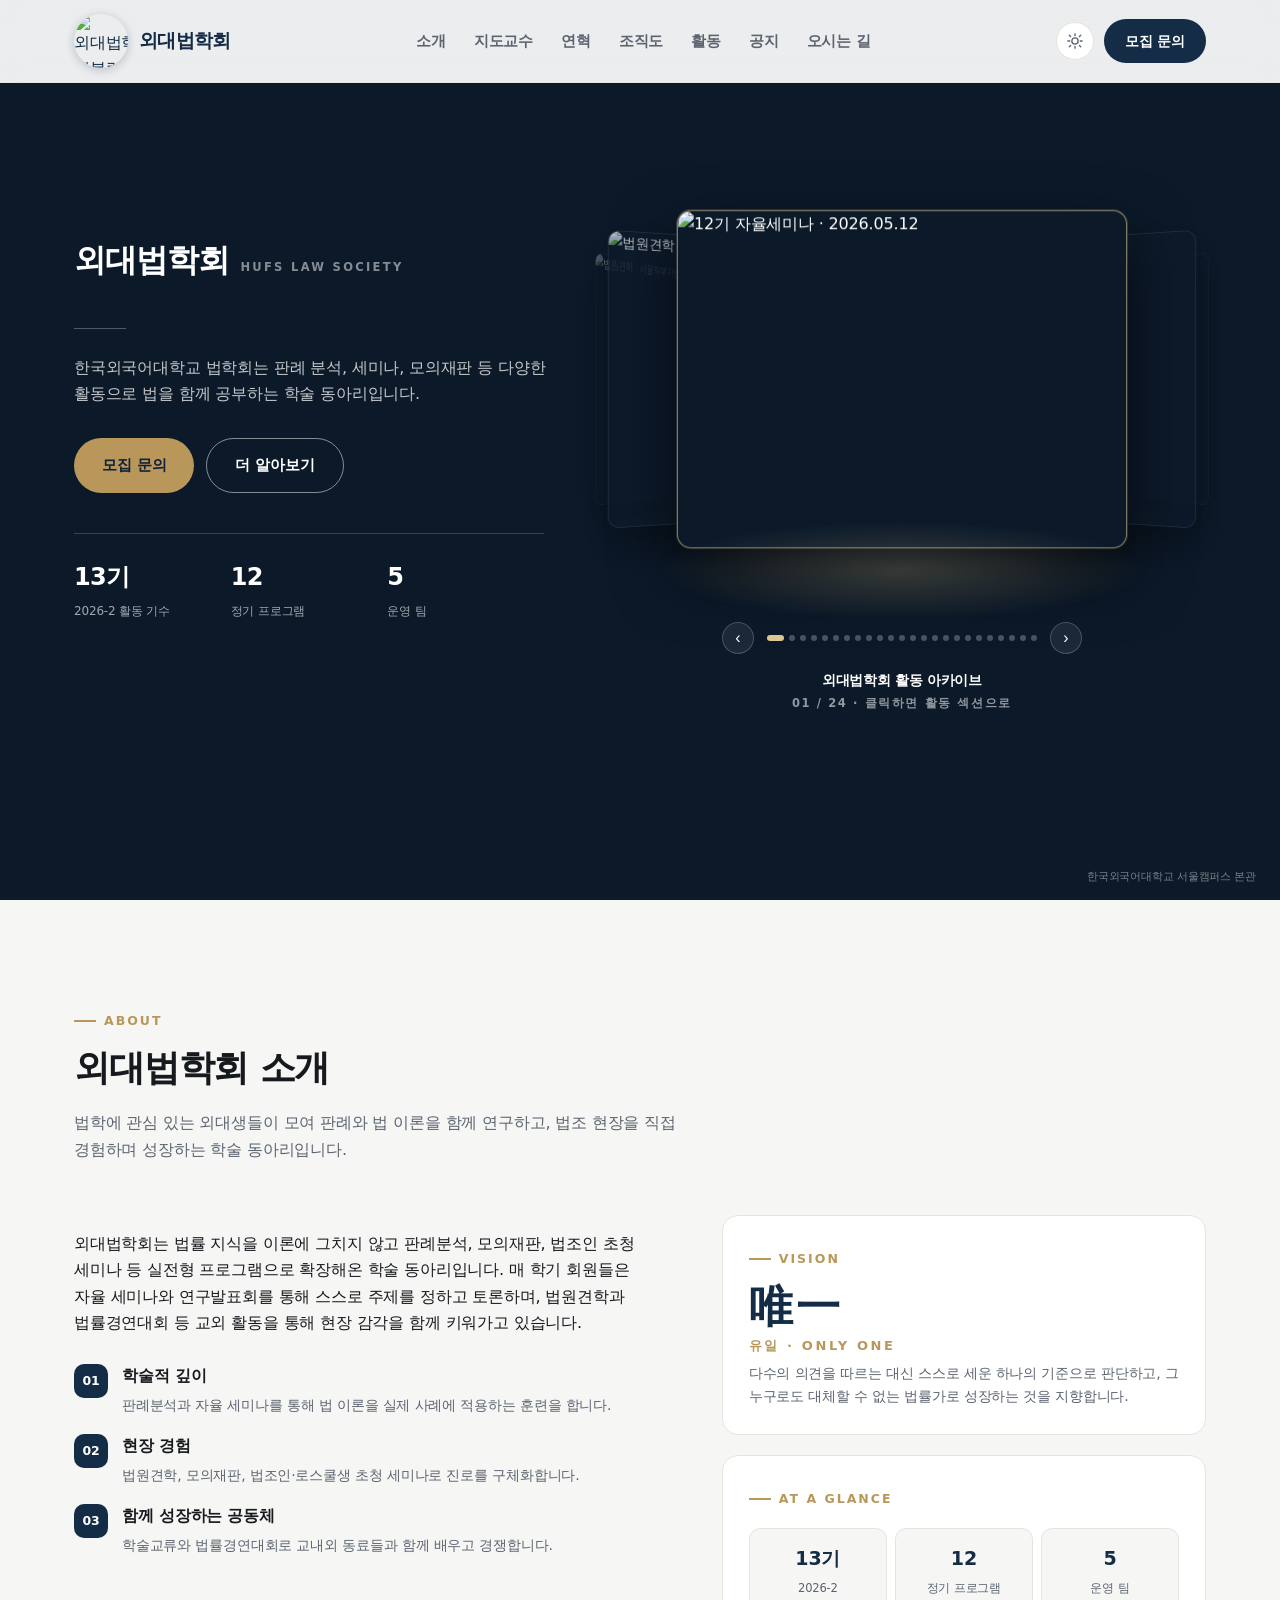
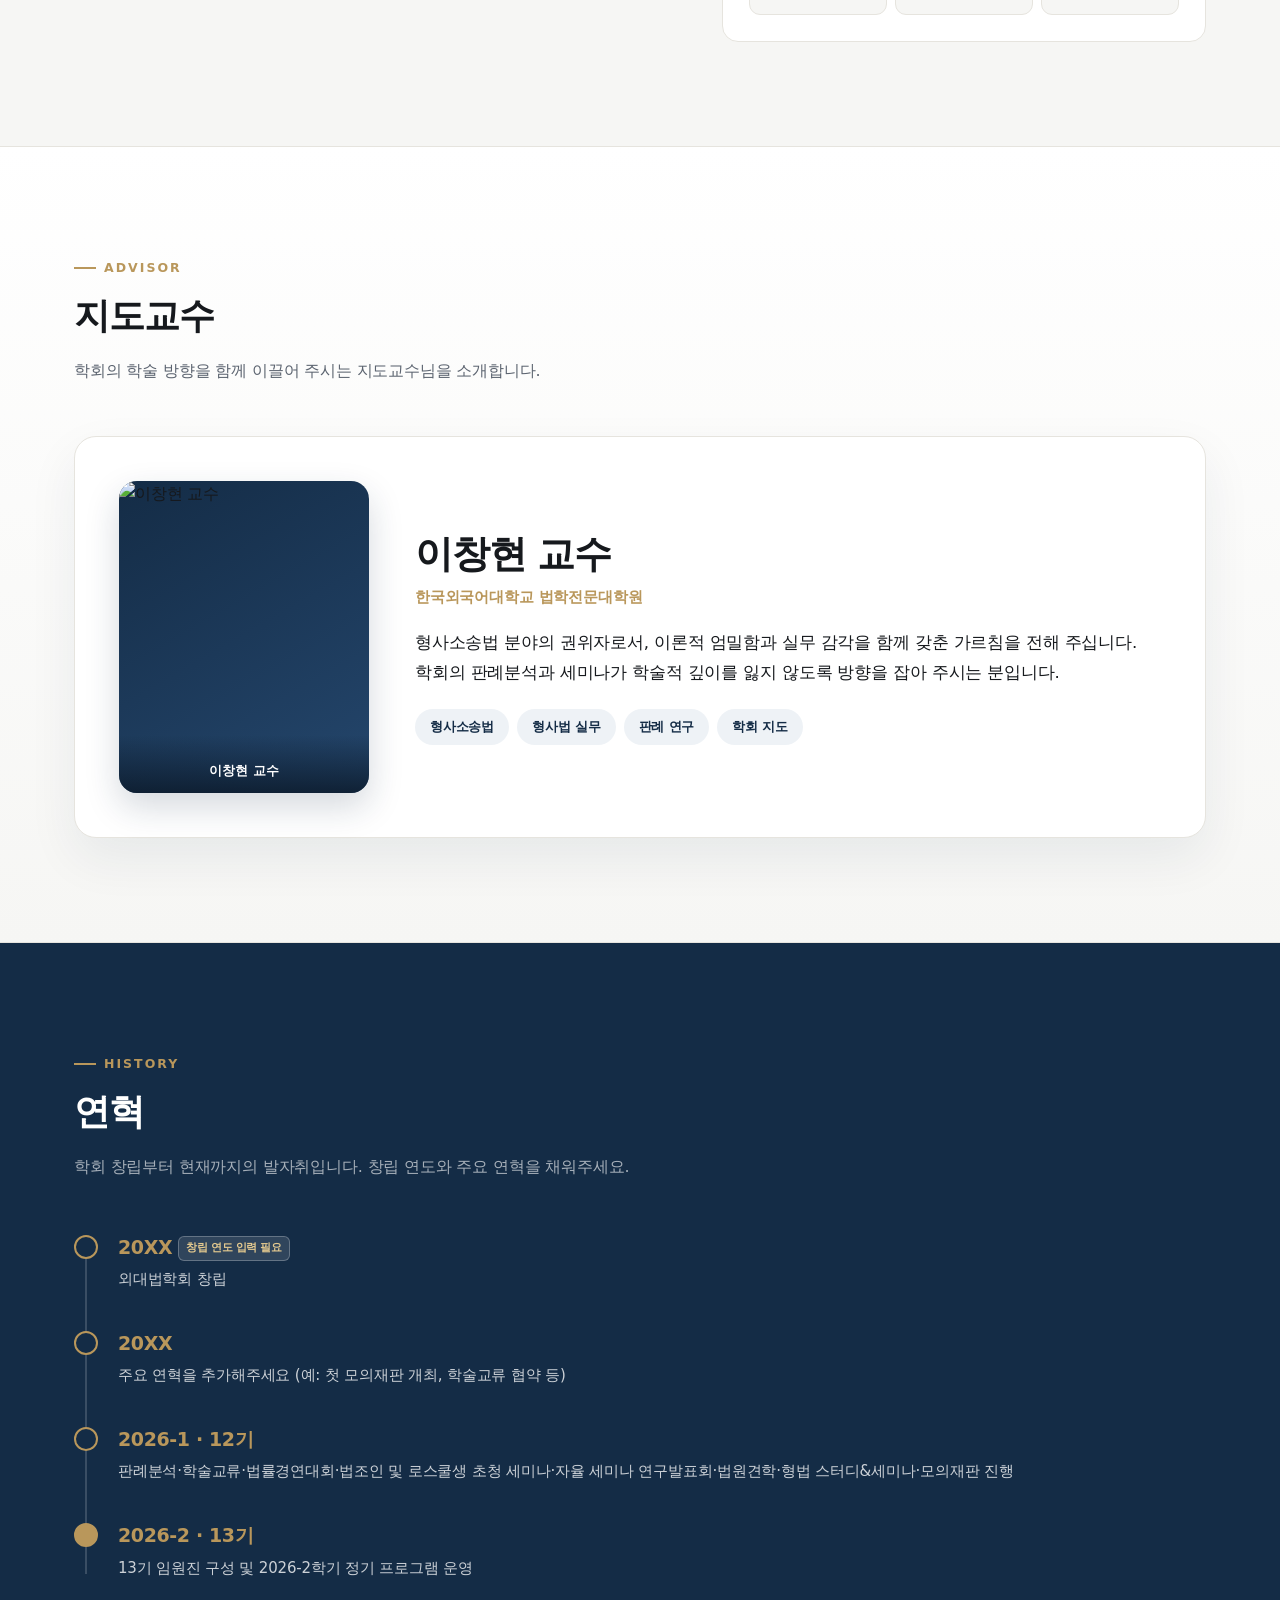
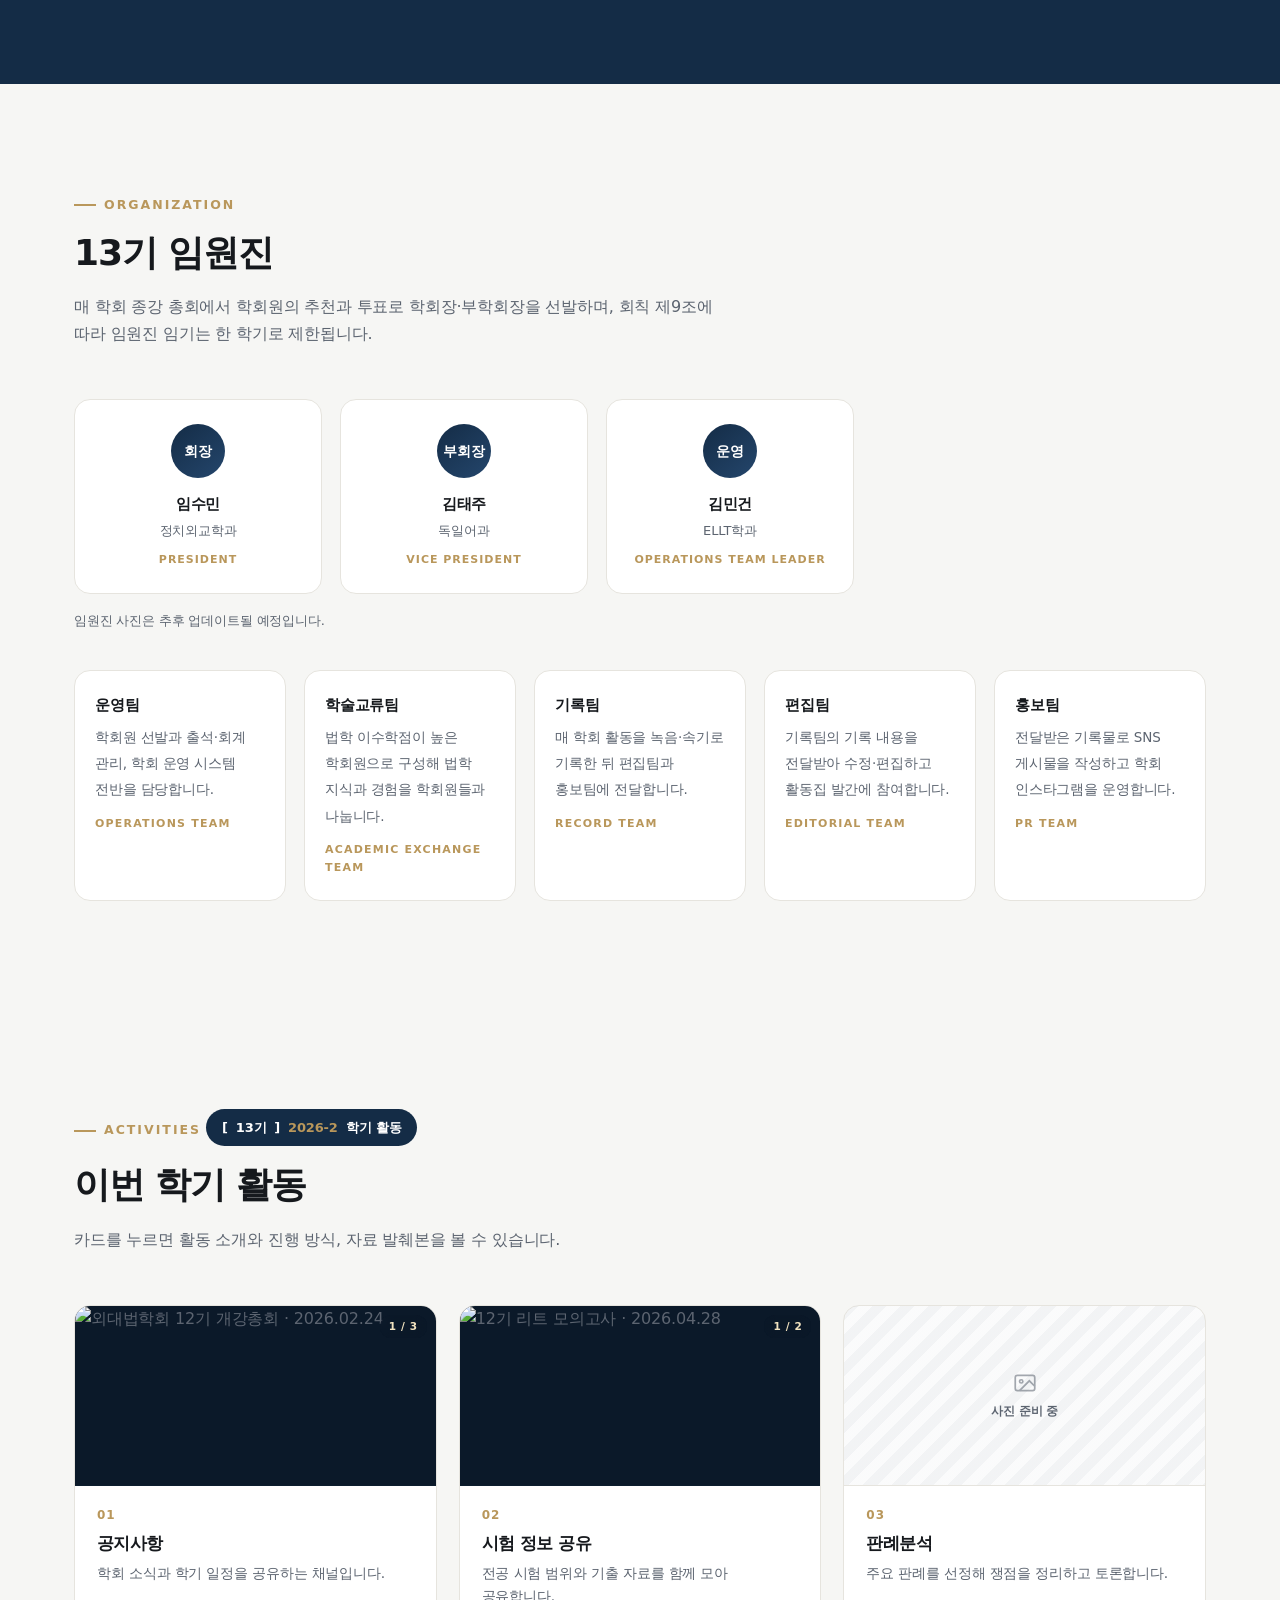
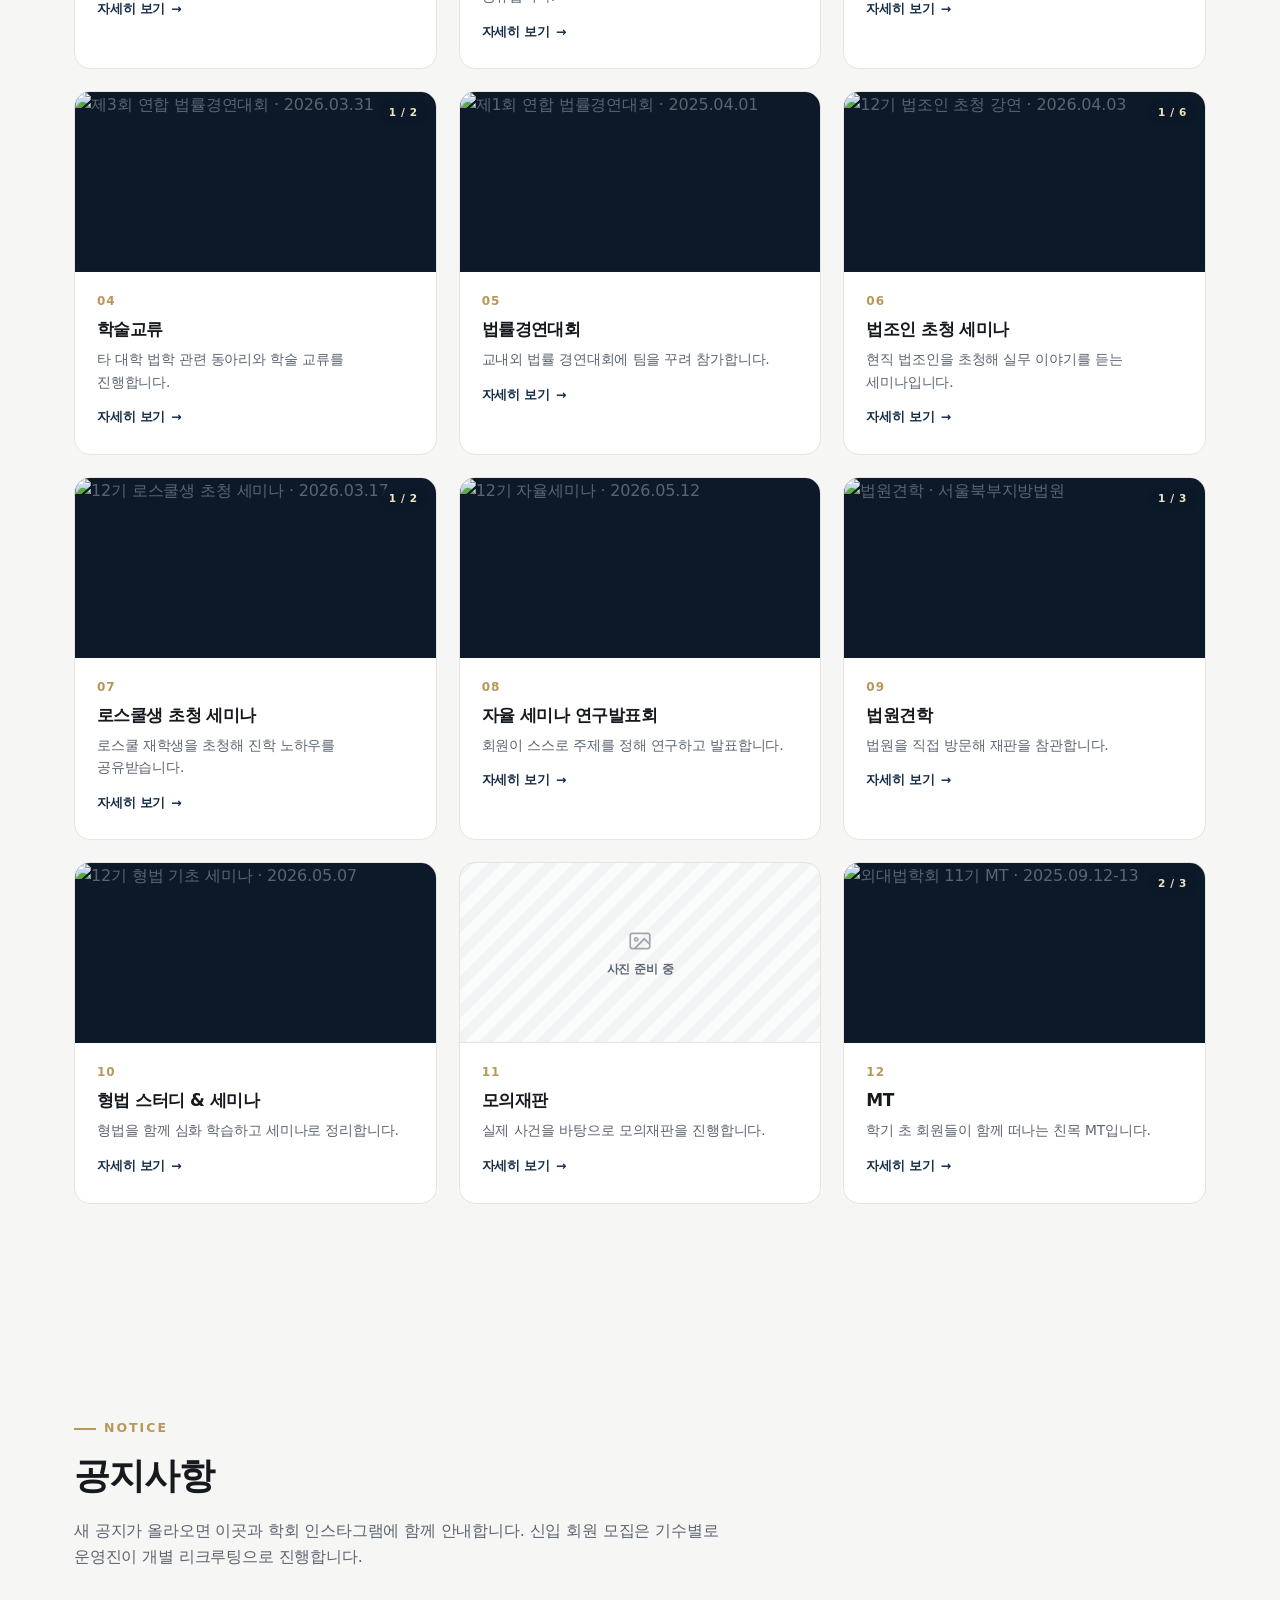
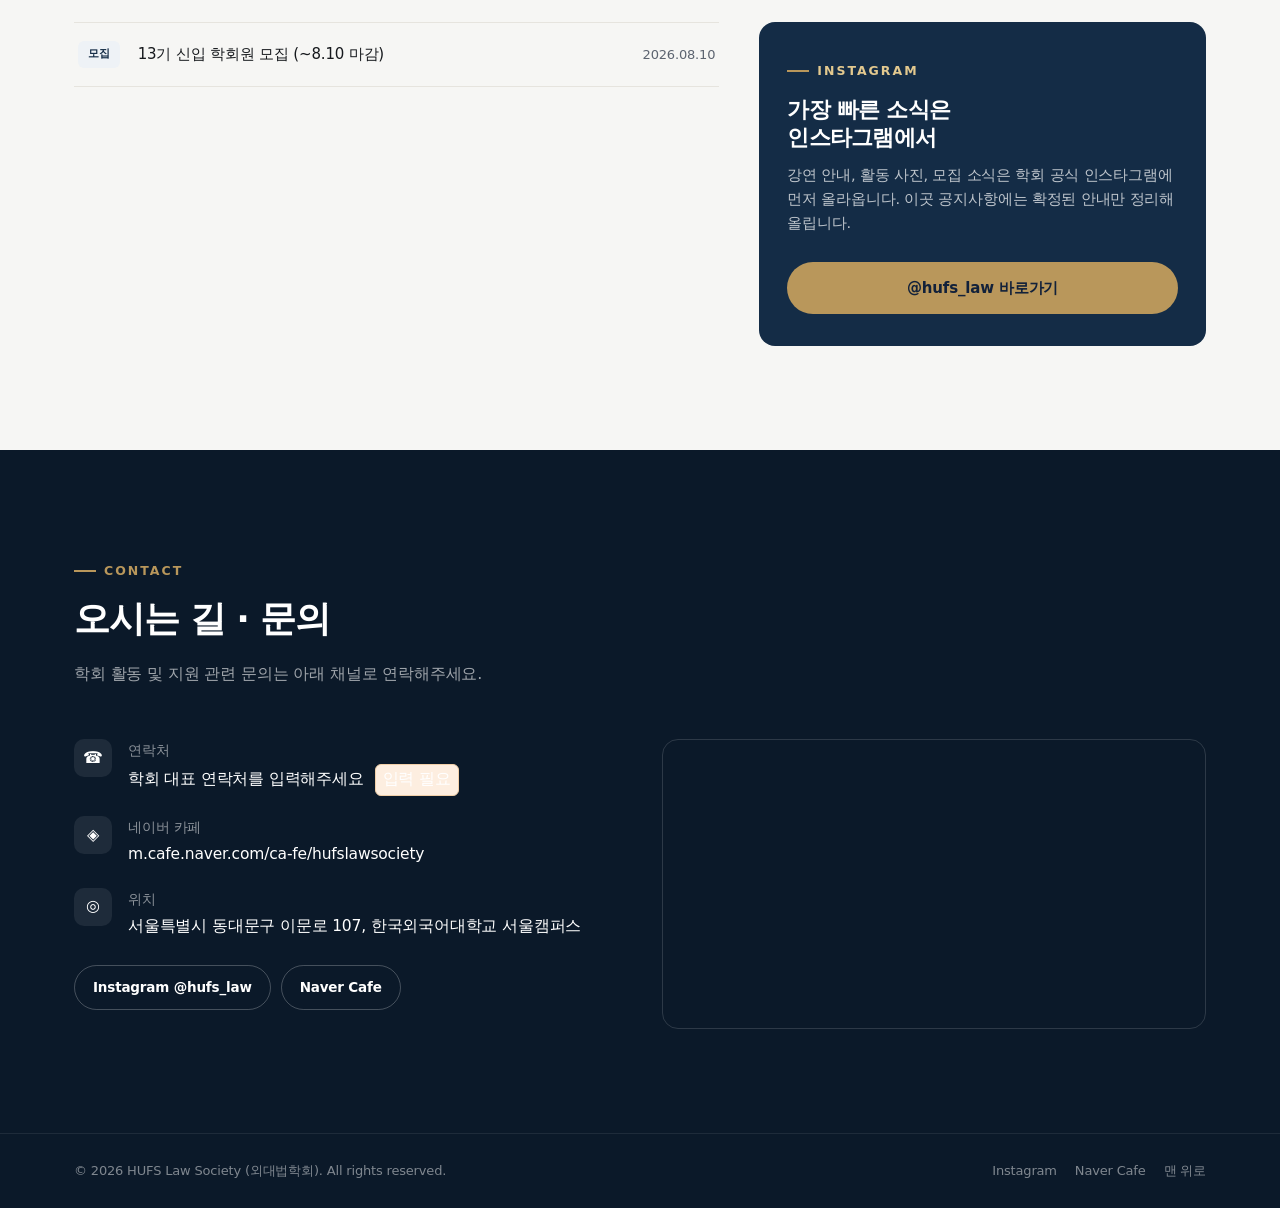
==== commit 153fd802: "3D 회전 엠블럼 제거, 활동 사진 캐러셀 확대 국내외 대형 로펌은 브랜드마크에 3D/회전 애니메이션을 쓰지 않고 절제된 정적 표현을 쓴다는 리서치 결과에 따라 히어로의 3D 코인" ====
--- a/index.html
+++ b/index.html
@@ -61,7 +61,6 @@
   href="https://cdn.jsdelivr.net/gh/orioncactus/pretendard@v1.3.9/dist/web/variable/pretendardvariable.css">
 <link href="https://fonts.googleapis.com/css2?family=Noto+Sans+KR:wght@400;500;700;900&display=swap" rel="stylesheet">
 <link rel="stylesheet" href="styles.css">
-<script type="module" src="https://cdn.jsdelivr.net/npm/@google/model-viewer@3.5.0/dist/model-viewer.min.js"></script>
 </head>
 <body>
 
@@ -111,11 +110,6 @@
           <p class="wordmark-en">HUFS Law Society</p>
         </div>
 
-        <div class="logo3d hero-emblem" data-model="law" data-body="#9a7d44" data-relief="#e9d7ab"
-             data-speed="15deg" data-orbit="0deg 90deg 106%" data-exposure="1.05">
-          <img class="fallback" alt="외대법학회 엠블럼">
-        </div>
-
         <div class="hero-rule"></div>
 
         <p class="lead">한국외국어대학교 법학회는 판례 분석, 세미나, 모의재판 등 다양한 활동으로
--- a/styles.css
+++ b/styles.css
@@ -0,0 +1,469 @@
+:root{
+  --navy:#142c46; --navy-dark:#0b1929; --navy-light:#24466c;
+  --gold:#b9975b; --gold-light:#e0c894;
+  --bg:#f6f6f4; --card:#ffffff; --card-rgb:255,255,255; --line:#e6e4de;
+  --text:#16191d; --muted:#5c6470; --bg-soft:#f9f9f7; --chip-bg:#eef2f6;
+  --accent-text:#142c46; --cta-bg:#142c46; --cta-text:#ffffff;
+  --stripe-1:rgba(20,44,70,.055); --stripe-2:rgba(20,44,70,.02);
+  --danger-bg:#fdecec; --danger-text:#b23434;
+  --radius:16px; --maxw:1180px; --headh:82px;
+  --sans:'Pretendard Variable',Pretendard,-apple-system,BlinkMacSystemFont,system-ui,
+         'Apple SD Gothic Neo','Noto Sans KR','Malgun Gothic',Roboto,'Segoe UI',sans-serif;
+  --cjk:'Noto Sans KR','Apple SD Gothic Neo','Malgun Gothic','Pretendard Variable',sans-serif;
+}
+@media (prefers-color-scheme:dark){
+  :root:not([data-theme="light"]){
+    --bg:#0d1420; --card:#16233a; --card-rgb:22,35,58; --line:#28374f;
+    --text:#eef1f6; --muted:#93a0b8; --bg-soft:#111a29; --chip-bg:#1c2a42;
+    --accent-text:#e0c894; --cta-bg:#b9975b; --cta-text:#12213a;
+    --stripe-1:rgba(255,255,255,.06); --stripe-2:rgba(255,255,255,.02);
+    --danger-bg:rgba(178,52,52,.22); --danger-text:#ff9d9d;
+  }
+}
+:root[data-theme="dark"]{
+  --bg:#0d1420; --card:#16233a; --card-rgb:22,35,58; --line:#28374f;
+  --text:#eef1f6; --muted:#93a0b8; --bg-soft:#111a29; --chip-bg:#1c2a42;
+  --accent-text:#e0c894; --cta-bg:#b9975b; --cta-text:#12213a;
+  --stripe-1:rgba(255,255,255,.06); --stripe-2:rgba(255,255,255,.02);
+  --danger-bg:rgba(178,52,52,.22); --danger-text:#ff9d9d;
+}
+
+*{box-sizing:border-box;}
+html{scroll-behavior:smooth;}
+body{margin:0;font-family:var(--sans);color:var(--text);background:var(--bg);
+  line-height:1.65;-webkit-font-smoothing:antialiased;letter-spacing:-0.011em;
+  transition:background-color .25s ease,color .25s ease;}
+h1,h2,h3,h4{font-family:var(--sans);font-weight:700;margin:0 0 .5em 0;
+  letter-spacing:-0.032em;word-break:keep-all;line-height:1.3;}
+p,li,span,a{word-break:keep-all;}
+a{color:inherit;text-decoration:none;}
+img{max-width:100%;display:block;}
+.wrap{max-width:var(--maxw);margin:0 auto;padding:0 24px;}
+section{padding:104px 0;scroll-margin-top:var(--headh);}
+.eyebrow{display:inline-flex;align-items:center;gap:8px;font-size:12.5px;font-weight:700;
+  letter-spacing:.16em;color:var(--gold);text-transform:uppercase;margin-bottom:14px;}
+.eyebrow::before{content:"";width:22px;height:2px;background:var(--gold);display:inline-block;}
+.section-head{max-width:660px;margin-bottom:52px;}
+.section-head h2{font-size:clamp(26px,3vw,36px);}
+.section-head p{color:var(--muted);font-size:16px;margin-top:10px;}
+
+/* ---------- Header ---------- */
+header{position:fixed;top:0;left:0;right:0;z-index:100;
+  background:rgba(var(--card-rgb),0.92);backdrop-filter:blur(14px);-webkit-backdrop-filter:blur(14px);
+  border-bottom:1px solid var(--line);transition:background-color .25s ease,border-color .25s ease;}
+.nav{max-width:var(--maxw);margin:0 auto;padding:0 24px;height:var(--headh);
+  display:flex;align-items:center;justify-content:space-between;gap:20px;}
+.brand{display:flex;align-items:center;gap:11px;color:var(--accent-text);}
+.brand-emblem{width:54px;height:54px;flex:none;}
+.brand-emblem img{width:100%;height:100%;object-fit:cover;display:block;
+  border-radius:50%;box-shadow:0 2px 10px rgba(20,44,70,.22);}
+.brand-name{font-size:19px;font-weight:800;color:var(--accent-text);letter-spacing:-.035em;}
+.navlinks{display:flex;gap:26px;list-style:none;margin:0;padding:0;}
+.navlinks a{color:var(--muted);font-size:14.5px;font-weight:600;padding:6px 1px;
+  border-bottom:2px solid transparent;transition:.2s;white-space:nowrap;}
+.navlinks a:hover{color:var(--accent-text);border-color:var(--gold);}
+.nav-actions{display:flex;align-items:center;gap:10px;}
+.nav-cta{background:var(--cta-bg);color:var(--cta-text);font-weight:700;font-size:13.5px;
+  padding:11px 21px;border-radius:999px;white-space:nowrap;transition:.2s;}
+.nav-cta:hover{filter:brightness(1.08);}
+.theme-toggle{flex:none;width:38px;height:38px;border-radius:50%;cursor:pointer;
+  border:1px solid var(--line);background:var(--card);color:var(--muted);
+  display:flex;align-items:center;justify-content:center;transition:.2s;padding:0;}
+.theme-toggle:hover{border-color:var(--gold);color:var(--accent-text);}
+.theme-toggle svg{width:18px;height:18px;}
+.theme-toggle .icon-moon{display:none;}
+@media (prefers-color-scheme:dark){
+  :root:not([data-theme="light"]) .theme-toggle .icon-sun{display:none;}
+  :root:not([data-theme="light"]) .theme-toggle .icon-moon{display:block;}
+}
+:root[data-theme="dark"] .theme-toggle .icon-sun{display:none;}
+:root[data-theme="dark"] .theme-toggle .icon-moon{display:block;}
+.nav-burger{display:none;flex:none;width:38px;height:38px;border-radius:10px;cursor:pointer;
+  border:1px solid var(--line);background:var(--card);padding:0;
+  flex-direction:column;align-items:center;justify-content:center;gap:4px;}
+.nav-burger span{display:block;width:18px;height:2px;background:var(--text);border-radius:1px;
+  transition:transform .2s ease,opacity .2s ease;}
+.nav-burger[aria-expanded="true"] span:nth-child(1){transform:translateY(6px) rotate(45deg);}
+.nav-burger[aria-expanded="true"] span:nth-child(2){opacity:0;}
+.nav-burger[aria-expanded="true"] span:nth-child(3){transform:translateY(-6px) rotate(-45deg);}
+
+/* ---------- Hero ---------- */
+.hero{position:relative;min-height:100vh;display:flex;align-items:center;
+  padding-top:var(--headh);overflow:hidden;background:var(--navy-dark);color:#fff;}
+.hero-bg{position:absolute;inset:0;z-index:0;
+  background-image:url('assets/hero-bg.jpg');
+  background-size:cover;background-position:center 14%;opacity:.85;}
+.hero-veil{position:absolute;inset:0;z-index:1;
+  background:
+    linear-gradient(100deg,rgba(11,25,41,.94) 0%,rgba(11,25,41,.86) 34%,
+                    rgba(11,25,41,.55) 64%,rgba(11,25,41,.40) 100%),
+    linear-gradient(180deg,rgba(11,25,41,.42) 0%,rgba(11,25,41,0) 26%,
+                    rgba(11,25,41,.30) 76%,rgba(11,25,41,.88) 100%);}
+.hero .wrap{position:relative;z-index:2;padding-top:52px;padding-bottom:66px;width:100%;}
+.hero-grid{display:grid;grid-template-columns:minmax(0,.88fr) minmax(0,1.12fr);
+  gap:46px;align-items:center;}
+.hero-copy{text-align:left;}
+
+.wordmark-row{display:flex;align-items:baseline;gap:12px;margin-bottom:26px;}
+.wordmark{font-size:clamp(25px,3vw,34px);font-weight:800;color:#fff;
+  letter-spacing:-.04em;margin:0;}
+.wordmark-en{font-size:11.5px;font-weight:700;letter-spacing:.2em;
+  color:rgba(255,255,255,.5);text-transform:uppercase;margin:0;}
+
+/* ---------- Hero activity carousel ---------- */
+.hero-gallery{position:relative;display:flex;flex-direction:column;align-items:center;gap:15px;}
+.gal-stage{position:relative;display:block;width:100%;max-width:620px;aspect-ratio:4/3;
+  perspective:1250px;cursor:pointer;touch-action:pan-y;-webkit-tap-highlight-color:transparent;}
+.gal-stage::after{content:"";position:absolute;left:9%;right:9%;bottom:-3%;height:22%;
+  border-radius:50%;pointer-events:none;
+  background:radial-gradient(ellipse,rgba(224,200,148,.22),rgba(224,200,148,0) 70%);}
+.gal-track{position:absolute;inset:0;transform-style:preserve-3d;}
+.gal-card{position:absolute;top:50%;left:50%;width:74%;aspect-ratio:4/3;
+  border-radius:14px;overflow:hidden;background:#0b1929;opacity:0;
+  border:1px solid rgba(255,255,255,.13);box-shadow:0 20px 46px rgba(0,0,0,.5);
+  transform:translate(-50%,-50%);
+  transition:transform .68s cubic-bezier(.22,.75,.25,1),opacity .5s ease,
+             box-shadow .4s ease,border-color .4s ease;
+  will-change:transform,opacity;}
+.gal-blur{position:absolute;inset:-12%;background-size:cover;background-position:center;
+  filter:blur(20px) brightness(.5) saturate(1.15);}
+.gal-card img{position:absolute;inset:0;width:100%;height:100%;object-fit:contain;}
+.gal-card.is-active{border-color:rgba(224,200,148,.55);
+  box-shadow:0 26px 62px rgba(0,0,0,.62),0 0 0 1px rgba(224,200,148,.24);}
+.gal-cta{position:absolute;left:50%;bottom:2px;transform:translateX(-50%);z-index:200;
+  display:inline-flex;align-items:center;gap:7px;padding:9px 19px;border-radius:999px;
+  background:rgba(11,25,41,.86);border:1px solid rgba(224,200,148,.45);
+  backdrop-filter:blur(8px);color:#f2e3c0;font-size:12.5px;font-weight:700;
+  white-space:nowrap;opacity:0;pointer-events:none;transition:.28s;}
+.gal-stage:hover .gal-cta,.gal-stage:focus-visible .gal-cta{opacity:1;bottom:14px;}
+.gal-ui{display:flex;align-items:center;gap:13px;}
+.gal-nav{width:32px;height:32px;flex:none;padding:0;border-radius:50%;cursor:pointer;
+  display:flex;align-items:center;justify-content:center;font-size:16px;line-height:1;
+  background:rgba(255,255,255,.07);border:1px solid rgba(255,255,255,.2);color:#fff;
+  transition:.2s;}
+.gal-nav:hover{background:rgba(224,200,148,.2);border-color:rgba(224,200,148,.6);color:#f2e3c0;}
+.gal-dots{display:flex;align-items:center;justify-content:center;gap:5px;
+  flex-wrap:wrap;max-width:290px;}
+.gal-dot{width:6px;height:6px;padding:0;border:0;border-radius:50%;cursor:pointer;
+  background:rgba(255,255,255,.26);transition:.25s;}
+.gal-dot:hover{background:rgba(255,255,255,.55);}
+.gal-dot.on{background:var(--gold-light);width:17px;border-radius:3px;}
+.gal-count{font-variant-numeric:tabular-nums;}
+@media (prefers-reduced-motion:reduce){ .gal-card{transition:opacity .3s ease;} }
+.bld-cap{font-size:11.5px;letter-spacing:.14em;font-weight:700;text-transform:uppercase;
+  color:rgba(255,255,255,.55);text-align:center;}
+.bld-cap b{display:block;font-size:13.5px;color:#fff;letter-spacing:-.02em;
+  text-transform:none;margin-bottom:3px;}
+
+.hero-rule{width:52px;height:1px;background:rgba(255,255,255,.28);margin:30px 0 26px;}
+.hero h1{font-size:clamp(22px,2.5vw,32px);font-weight:700;color:#fff;margin:0 0 16px;
+  letter-spacing:-.035em;}
+.hero h1 em{font-style:normal;color:var(--gold-light);}
+.hero p.lead{font-size:16px;color:rgba(255,255,255,.76);max-width:500px;margin:0 0 30px;}
+.hero-actions{display:flex;gap:12px;flex-wrap:wrap;justify-content:flex-start;}
+.btn{display:inline-flex;align-items:center;justify-content:center;gap:8px;
+  padding:14px 28px;border-radius:999px;font-weight:700;font-size:15px;transition:.2s;}
+.btn-primary{background:var(--gold);color:#12213a;}
+.btn-primary:hover{background:#cdad74;}
+.btn-ghost{border:1.5px solid rgba(255,255,255,.5);color:#fff;}
+.btn-ghost:hover{border-color:#fff;background:rgba(255,255,255,.1);}
+
+.hero-stats{display:flex;margin:40px 0 0;border-top:1px solid rgba(255,255,255,.18);
+  padding-top:24px;max-width:470px;}
+.hero-stats div{flex:1;text-align:left;}
+.hero-stats b{display:block;font-size:24px;font-weight:800;color:#fff;letter-spacing:-.03em;}
+.hero-stats span{font-size:12px;color:rgba(255,255,255,.62);}
+.hero-note{position:absolute;bottom:14px;right:24px;z-index:3;font-size:11px;color:rgba(255,255,255,.45);}
+
+/* ---------- About ---------- */
+.about-grid{display:grid;grid-template-columns:1.1fr .9fr;gap:56px;align-items:start;}
+.about-grid p{font-size:16px;margin-bottom:16px;}
+.value-list{list-style:none;margin:28px 0 0;padding:0;display:grid;gap:16px;}
+.value-list li{display:flex;gap:14px;align-items:flex-start;}
+.value-num{flex:none;width:34px;height:34px;border-radius:10px;background:var(--navy);
+  color:#fff;display:flex;align-items:center;justify-content:center;font-size:12.5px;font-weight:700;}
+.value-list b{display:block;font-size:15.5px;margin-bottom:2px;}
+.value-list span{font-size:14px;color:var(--muted);}
+.side-card{background:var(--card);border:1px solid var(--line);border-radius:var(--radius);
+  padding:26px;margin-top:20px;transition:background-color .25s ease,border-color .25s ease;}
+.side-card:first-child{margin-top:0;}
+.vision-mini{font-family:var(--cjk);font-size:44px;font-weight:900;letter-spacing:.08em;
+  color:var(--accent-text);line-height:1;margin:2px 0 10px;}
+.vision-mini small{font-family:var(--sans);font-size:13px;font-weight:700;letter-spacing:.2em;
+  color:var(--gold);display:block;margin-top:10px;}
+.side-card p{font-size:14px;color:var(--muted);margin:0;}
+.fact-row{display:flex;gap:8px;margin-top:4px;}
+.fact-row div{flex:1;text-align:center;padding:14px 6px;background:var(--bg);
+  border-radius:11px;border:1px solid var(--line);}
+.fact-row b{display:block;font-size:19px;font-weight:800;color:var(--accent-text);}
+.fact-row span{font-size:11.5px;color:var(--muted);}
+.placeholder-tag{display:inline-block;font-size:11px;font-weight:700;color:#a15b1f;
+  background:#fdeee0;border:1px solid #f1cfa8;border-radius:6px;padding:2px 7px;
+  margin-left:6px;vertical-align:middle;}
+
+/* ---------- Advisor ---------- */
+.advisor{background:linear-gradient(180deg,var(--card) 0%,var(--bg) 100%);
+  border-top:1px solid var(--line);border-bottom:1px solid var(--line);}
+.advisor-card{display:grid;grid-template-columns:250px 1fr;gap:46px;align-items:center;
+  background:var(--card);border:1px solid var(--line);border-radius:22px;padding:44px;
+  box-shadow:0 20px 50px rgba(20,44,70,.07);}
+.portrait{position:relative;width:100%;aspect-ratio:4/5;border-radius:18px;overflow:hidden;
+  margin:0;background:linear-gradient(150deg,var(--navy) 0%,var(--navy-light) 100%);
+  box-shadow:0 14px 34px rgba(20,44,70,.18);}
+.portrait img{width:100%;height:100%;object-fit:cover;object-position:center 18%;}
+.portrait figcaption{position:absolute;left:0;right:0;bottom:0;padding:26px 14px 12px;
+  font-size:12.5px;font-weight:700;letter-spacing:.02em;color:#fff;text-align:center;
+  background:linear-gradient(180deg,rgba(11,25,41,0),rgba(11,25,41,.82));}
+.advisor-body h2{font-size:clamp(27px,3.4vw,38px);margin:0 0 6px;}
+.advisor-role{font-size:15px;font-weight:600;color:var(--gold);margin:0 0 18px;}
+.advisor-desc{font-size:16.5px;color:var(--text);margin:0 0 22px;line-height:1.8;}
+.advisor-tags{display:flex;gap:8px;list-style:none;margin:0;padding:0;flex-wrap:wrap;}
+.advisor-tags li{font-size:13px;font-weight:600;color:var(--accent-text);background:var(--chip-bg);
+  border-radius:999px;padding:7px 15px;}
+
+/* ---------- History ---------- */
+.history{background:var(--navy);color:#fff;}
+.history .section-head p{color:rgba(255,255,255,.62);}
+.timeline{position:relative;}
+.timeline::before{content:"";position:absolute;left:11px;top:6px;bottom:6px;width:2px;
+  background:rgba(255,255,255,.16);}
+.t-item{position:relative;padding-left:44px;margin-bottom:36px;}
+.t-item:last-child{margin-bottom:0;}
+.t-dot{position:absolute;left:0;top:3px;width:24px;height:24px;border-radius:50%;
+  background:var(--navy);border:2px solid var(--gold);}
+.t-item.active .t-dot{background:var(--gold);}
+.t-year{font-size:19px;font-weight:800;color:var(--gold);margin-bottom:4px;letter-spacing:-.02em;}
+.t-desc{color:rgba(255,255,255,.78);font-size:15px;}
+.tag-dark{background:rgba(255,255,255,.12);color:#e3c98f;border-color:rgba(255,255,255,.25);}
+
+/* ---------- Organization ---------- */
+.org-lead-grid{display:grid;grid-template-columns:repeat(3,1fr);gap:18px;
+  margin-bottom:16px;max-width:780px;}
+.org-note{font-size:13px;color:var(--muted);margin:0 0 38px;}
+.lead-card > span.lead-role{display:block;margin-top:8px;font-size:11px;font-weight:700;
+  letter-spacing:.09em;text-transform:uppercase;color:var(--gold);}
+.lead-card{background:var(--card);border:1px solid var(--line);border-radius:var(--radius);
+  padding:24px 20px;text-align:center;}
+.lead-avatar{width:54px;height:54px;border-radius:50%;margin:0 auto 14px;
+  background:linear-gradient(140deg,var(--navy),var(--navy-light));
+  display:flex;align-items:center;justify-content:center;color:#fff;font-weight:700;font-size:14px;}
+.lead-card b{display:block;font-size:15px;}
+.lead-card > span{font-size:13px;color:var(--muted);}
+.dept-grid{display:grid;grid-template-columns:repeat(auto-fit,minmax(196px,1fr));gap:18px;}
+.dept-card .dept-lead{display:block;margin-top:12px;font-size:11px;font-weight:700;
+  color:var(--gold);letter-spacing:.11em;text-transform:uppercase;}
+.dept-card{border:1px solid var(--line);border-radius:var(--radius);padding:22px 20px;background:var(--card);}
+.dept-card b{display:block;font-size:15px;margin-bottom:6px;}
+.dept-card span{font-size:13.5px;color:var(--muted);}
+
+/* ---------- Activities ---------- */
+.gen-badge{display:inline-flex;align-items:center;gap:8px;background:var(--navy);color:#fff;
+  font-size:13px;font-weight:700;padding:8px 16px;border-radius:999px;margin-bottom:16px;}
+.gen-badge b{color:var(--gold);}
+.act-grid{display:grid;grid-template-columns:repeat(3,1fr);gap:22px;}
+.act-card{background:var(--card);border:1px solid var(--line);border-radius:var(--radius);
+  overflow:hidden;transition:.2s;}
+.act-card:hover{transform:translateY(-3px);box-shadow:0 16px 34px rgba(20,44,70,.1);}
+.act-photo{height:180px;position:relative;overflow:hidden;
+  background:repeating-linear-gradient(135deg,var(--stripe-1) 0 10px,var(--stripe-2) 10px 20px);
+  border-bottom:1px solid var(--line);display:flex;align-items:center;justify-content:center;
+  flex-direction:column;gap:6px;color:var(--muted);}
+.act-photo.has-img{background:#0b1929;border-bottom-color:rgba(20,44,70,.18);}
+.act-shot{position:absolute;inset:0;opacity:0;transition:opacity .9s ease;}
+.act-shot.on{opacity:1;}
+.act-blur{position:absolute;inset:-14%;background-size:cover;background-position:center;
+  filter:blur(18px) brightness(.55) saturate(1.12);}
+.act-shot img{position:absolute;inset:0;width:100%;height:100%;object-fit:contain;}
+.act-count{position:absolute;right:9px;top:9px;z-index:3;padding:3px 9px;border-radius:999px;
+  background:rgba(11,25,41,.68);color:#f2e3c0;font-size:10.5px;font-weight:700;
+  letter-spacing:.06em;backdrop-filter:blur(6px);font-variant-numeric:tabular-nums;}
+.act-photo svg{width:26px;height:26px;opacity:.55;}
+.act-photo span{font-size:11.5px;font-weight:600;}
+.act-body{padding:20px 22px 24px;}
+.act-num{font-size:12px;font-weight:800;color:var(--gold);letter-spacing:.08em;}
+.act-body h3{font-size:17px;margin:6px 0 8px;}
+.act-body p{font-size:13.8px;color:var(--muted);margin:0;}
+.act-card{cursor:pointer;}
+.act-more{display:inline-flex;align-items:center;gap:6px;margin-top:14px;
+  font-size:12.5px;font-weight:700;color:var(--accent-text);transition:.2s;}
+.act-more i{font-style:normal;transition:transform .2s;}
+.act-card:hover .act-more{color:var(--gold);}
+.act-card:hover .act-more i{transform:translateX(3px);}
+
+/* ---------- Activity detail modal ---------- */
+.md-back{position:fixed;inset:0;z-index:400;display:flex;align-items:center;
+  justify-content:center;padding:20px;background:rgba(8,16,26,.66);
+  -webkit-backdrop-filter:blur(6px);backdrop-filter:blur(6px);
+  opacity:0;pointer-events:none;transition:opacity .26s ease;}
+.md-back.on{opacity:1;pointer-events:auto;}
+body.md-open{overflow:hidden;}
+.md{position:relative;width:100%;max-width:880px;max-height:90vh;overflow:auto;
+  background:var(--card);border-radius:20px;box-shadow:0 40px 92px rgba(8,16,26,.44);
+  transform:translateY(16px) scale(.985);transition:transform .3s cubic-bezier(.2,.8,.25,1);}
+.md-back.on .md{transform:none;}
+.md-head{position:sticky;top:0;z-index:6;display:flex;align-items:flex-start;gap:16px;
+  padding:22px 24px 18px;background:rgba(var(--card-rgb),.94);
+  -webkit-backdrop-filter:blur(12px);backdrop-filter:blur(12px);
+  border-bottom:1px solid var(--line);}
+.md-head .md-num{font-size:12px;font-weight:800;color:var(--gold);letter-spacing:.08em;}
+.md-head h3{margin:5px 0 3px;font-size:21px;}
+.md-head .md-en{font-size:11.5px;font-weight:700;letter-spacing:.11em;
+  text-transform:uppercase;color:var(--muted);}
+.md-close{flex:none;margin-left:auto;width:36px;height:36px;border-radius:50%;cursor:pointer;
+  border:1px solid var(--line);background:var(--card);color:var(--muted);font-size:17px;line-height:1;
+  display:flex;align-items:center;justify-content:center;transition:.2s;}
+.md-close:hover{background:var(--navy);border-color:var(--navy);color:#fff;}
+
+.md-stage{position:relative;height:340px;background:#0b1929;overflow:hidden;}
+.md-stage .md-blur{position:absolute;inset:-12%;background-size:cover;background-position:center;
+  filter:blur(22px) brightness(.5) saturate(1.12);}
+.md-stage img{position:absolute;inset:0;width:100%;height:100%;object-fit:contain;}
+.md-cap{position:absolute;left:0;right:0;bottom:0;z-index:2;padding:26px 22px 14px;
+  font-size:12.5px;font-weight:600;color:rgba(255,255,255,.9);
+  background:linear-gradient(180deg,rgba(11,25,41,0),rgba(11,25,41,.8));}
+.md-thumbs{display:flex;gap:8px;overflow-x:auto;padding:12px 24px;
+  border-bottom:1px solid var(--line);background:var(--bg-soft);}
+.md-thumb{flex:none;width:76px;height:56px;border-radius:8px;overflow:hidden;cursor:pointer;
+  border:2px solid transparent;opacity:.6;transition:.2s;background:#0b1929;padding:0;}
+.md-thumb img{width:100%;height:100%;object-fit:cover;}
+.md-thumb.on{opacity:1;border-color:var(--gold);}
+.md-thumbs[hidden]{display:none;}
+
+.md-body{padding:26px 24px 30px;}
+.md-lead{font-size:15px;color:var(--text);margin:0 0 22px;}
+.md-sub{font-size:11.5px;font-weight:800;letter-spacing:.12em;text-transform:uppercase;
+  color:var(--gold);margin:0 0 12px;}
+.md-steps{list-style:none;margin:0 0 26px;padding:0;display:grid;gap:9px;}
+.md-steps li{display:flex;gap:11px;font-size:14px;color:var(--muted);}
+.md-steps li b{flex:none;width:20px;font-size:12px;font-weight:800;color:var(--navy-light);}
+.md-docs{border:1px solid var(--line);border-radius:14px;padding:18px 18px 16px;
+  background:var(--bg-soft);-webkit-user-select:none;user-select:none;}
+.md-docs-head{display:flex;align-items:center;gap:10px;flex-wrap:wrap;margin-bottom:14px;}
+.md-docs-head b{font-size:14px;}
+.md-lock{font-size:10.5px;font-weight:700;letter-spacing:.05em;padding:4px 9px;border-radius:6px;
+  background:var(--navy);color:#e3c98f;}
+.doc-card{display:flex;align-items:center;gap:14px;background:var(--card);border:1px solid var(--line);
+  border-radius:11px;padding:12px 14px;}
+.doc-thumb{flex:none;width:56px;height:72px;border-radius:6px;position:relative;overflow:hidden;
+  background:repeating-linear-gradient(135deg,var(--stripe-1) 0 7px,var(--stripe-2) 7px 14px);
+  border:1px solid var(--line);display:flex;align-items:center;justify-content:center;}
+.doc-thumb::after{content:"발췌";position:absolute;font-size:9.5px;font-weight:800;
+  color:var(--muted);letter-spacing:.08em;}
+.doc-meta b{display:block;font-size:14px;margin-bottom:4px;}
+.doc-meta span{font-size:12.5px;color:var(--muted);}
+.md-note{margin:12px 0 0;font-size:11.5px;color:var(--muted);line-height:1.6;}
+@media (max-width:640px){
+  .md-stage{height:230px;}
+  .md-head{padding:18px 18px 14px;}
+  .md-body{padding:22px 18px 26px;}
+  .md-thumbs{padding:10px 18px;}
+}
+
+/* ---------- Notice ---------- */
+.notice-wrap{display:grid;grid-template-columns:1.3fr .9fr;gap:40px;}
+.notice-list{list-style:none;margin:0;padding:0;border-top:1px solid var(--line);}
+.notice-list li{display:flex;align-items:center;gap:18px;padding:18px 4px;border-bottom:1px solid var(--line);}
+.notice-tag{flex:none;font-size:11px;font-weight:700;padding:4px 10px;border-radius:6px;
+  background:var(--chip-bg);color:var(--accent-text);}
+.notice-tag.important{background:var(--danger-bg);color:var(--danger-text);}
+.notice-list b{font-size:15px;font-weight:500;flex:1;}
+.notice-list > li > span:last-child{font-size:13px;color:var(--muted);flex:none;}
+.notice-empty{justify-content:center;color:var(--muted);font-size:14.5px;padding:52px 4px;}
+.notice-list li.notice-card{cursor:pointer;transition:.2s;}
+.notice-list li.notice-card:hover{background:var(--bg-soft);}
+.notice-list li.notice-card:hover b{color:var(--accent-text);}
+
+.notice-body h4{font-size:14.5px;font-weight:800;color:var(--accent-text);margin:26px 0 10px;}
+.notice-body h4:first-child{margin-top:0;}
+.notice-body p{font-size:14.5px;color:var(--text);line-height:1.8;margin:0 0 14px;}
+.notice-body p.notice-lead{font-size:15.5px;font-weight:600;margin-bottom:18px;}
+.notice-body ul{margin:0 0 14px;padding-left:18px;display:grid;gap:6px;}
+.notice-body li{font-size:14px;color:var(--text);line-height:1.7;}
+.notice-body a{color:var(--gold);text-decoration:underline;text-underline-offset:2px;}
+.notice-body strong{color:var(--accent-text);}
+.notice-images{display:grid;grid-template-columns:repeat(3,1fr);gap:10px;margin:22px 0 0;}
+.notice-images img{width:100%;border-radius:10px;border:1px solid var(--line);aspect-ratio:1/1;object-fit:cover;}
+@media (max-width:560px){ .notice-images{grid-template-columns:1fr;} }
+.recruit-card{background:var(--navy);color:#fff;border-radius:var(--radius);padding:32px 28px;
+  display:flex;flex-direction:column;justify-content:space-between;}
+.recruit-card h3{color:#fff;font-size:22px;}
+.recruit-card p{color:rgba(255,255,255,.72);font-size:14.5px;margin:10px 0 26px;}
+
+/* ---------- Contact ---------- */
+.contact{background:var(--navy-dark);color:#fff;}
+.contact .section-head p{color:rgba(255,255,255,.6);}
+.contact-grid{display:grid;grid-template-columns:1fr 1fr;gap:44px;}
+.info-list{list-style:none;margin:0;padding:0;display:grid;gap:20px;}
+.info-list li{display:flex;gap:16px;align-items:flex-start;}
+.info-ico{flex:none;width:38px;height:38px;border-radius:10px;background:rgba(255,255,255,.08);
+  display:flex;align-items:center;justify-content:center;}
+.info-list b{display:block;font-size:13.5px;color:rgba(255,255,255,.52);font-weight:500;margin-bottom:3px;}
+.info-list span,.info-list a{font-size:15.5px;color:#fff;font-weight:500;}
+.sns-row{display:flex;gap:10px;margin-top:26px;flex-wrap:wrap;}
+.sns-row a{padding:10px 18px;border-radius:999px;border:1px solid rgba(255,255,255,.24);
+  font-size:13.5px;font-weight:600;}
+.sns-row a:hover{background:rgba(255,255,255,.08);}
+.map-frame{border-radius:var(--radius);overflow:hidden;border:1px solid rgba(255,255,255,.14);
+  height:100%;min-height:280px;}
+.map-frame iframe{width:100%;height:100%;border:0;min-height:280px;filter:grayscale(.15);}
+
+footer{background:var(--navy-dark);border-top:1px solid rgba(255,255,255,.08);color:rgba(255,255,255,.48);}
+.footer-wrap{max-width:var(--maxw);margin:0 auto;padding:26px 24px;display:flex;
+  justify-content:space-between;align-items:center;font-size:13px;flex-wrap:wrap;gap:10px;}
+.footer-links{display:flex;gap:18px;list-style:none;margin:0;padding:0;}
+.footer-links a:hover{color:#fff;}
+
+@media (max-width:1100px){ .navlinks{gap:18px;} .navlinks a{font-size:13.5px;} }
+@media (max-width:1000px){
+  .hero-grid{grid-template-columns:1fr;gap:14px;}
+  .hero-gallery{order:1;}
+  .hero-copy{order:2;text-align:center;}
+  .gal-stage{max-width:520px;}
+  .wordmark-row{justify-content:center;}
+  .hero p.lead{margin-left:auto;margin-right:auto;}
+  .hero-rule{margin-left:auto;margin-right:auto;}
+  .hero-actions{justify-content:center;}
+  .hero-stats{margin-left:auto;margin-right:auto;}
+  .hero-stats div{text-align:center;}
+  .hero .wrap{padding-top:30px;padding-bottom:46px;}
+  .hero-veil{background:linear-gradient(180deg,rgba(11,25,41,.62) 0%,rgba(11,25,41,.78) 34%,rgba(11,25,41,.95) 100%);}
+  .advisor-card{grid-template-columns:1fr;gap:30px;padding:32px;}
+  .portrait{max-width:190px;}
+}
+@media (max-width:920px){
+  .nav-burger{display:flex;}
+  .navlinks{
+    display:flex;flex-direction:column;position:fixed;top:var(--headh);left:0;right:0;
+    background:var(--card);border-bottom:1px solid var(--line);
+    padding:12px 24px 20px;gap:4px;
+    transform:translateY(-100vh);transition:transform .25s ease;z-index:90;
+    box-shadow:0 20px 40px rgba(8,16,26,.18);max-height:calc(100vh - var(--headh));overflow-y:auto;
+  }
+  .navlinks.open{transform:translateY(0);}
+  .navlinks a{padding:12px 4px;border-bottom:1px solid var(--line);}
+  .navlinks a:last-child{border-bottom:0;}
+  .about-grid,.notice-wrap,.contact-grid{grid-template-columns:1fr;}
+  .org-lead-grid,.dept-grid{grid-template-columns:repeat(2,1fr);}
+  .act-grid{grid-template-columns:repeat(2,1fr);}
+  section{padding:70px 0;}
+}
+@media (min-width:921px){ .nav-burger{display:none;} }
+@media (max-width:560px){
+  :root{--headh:66px;}
+  .brand-emblem{width:42px;height:42px;}
+  .brand-name{font-size:16.5px;}
+  .nav{padding:0 16px;}
+  .nav-actions{gap:6px;}
+  .org-lead-grid,.dept-grid,.act-grid{grid-template-columns:1fr;}
+  .gal-stage{max-width:380px;}
+  .gal-dots{max-width:230px;gap:4px;}
+  .gal-dot{width:5px;height:5px;}
+  .gal-dot.on{width:15px;}
+  .hero-rule{margin:24px auto 20px;}
+  .wordmark-row{flex-direction:column;align-items:center;gap:4px;}
+  .hero-stats{margin-top:32px;padding-top:20px;}
+  .hero-stats b{font-size:20px;}
+  .hero-stats span{font-size:10.5px;line-height:1.35;display:block;}
+  .advisor-card{padding:26px 22px;}
+  .portrait{max-width:150px;}
+}
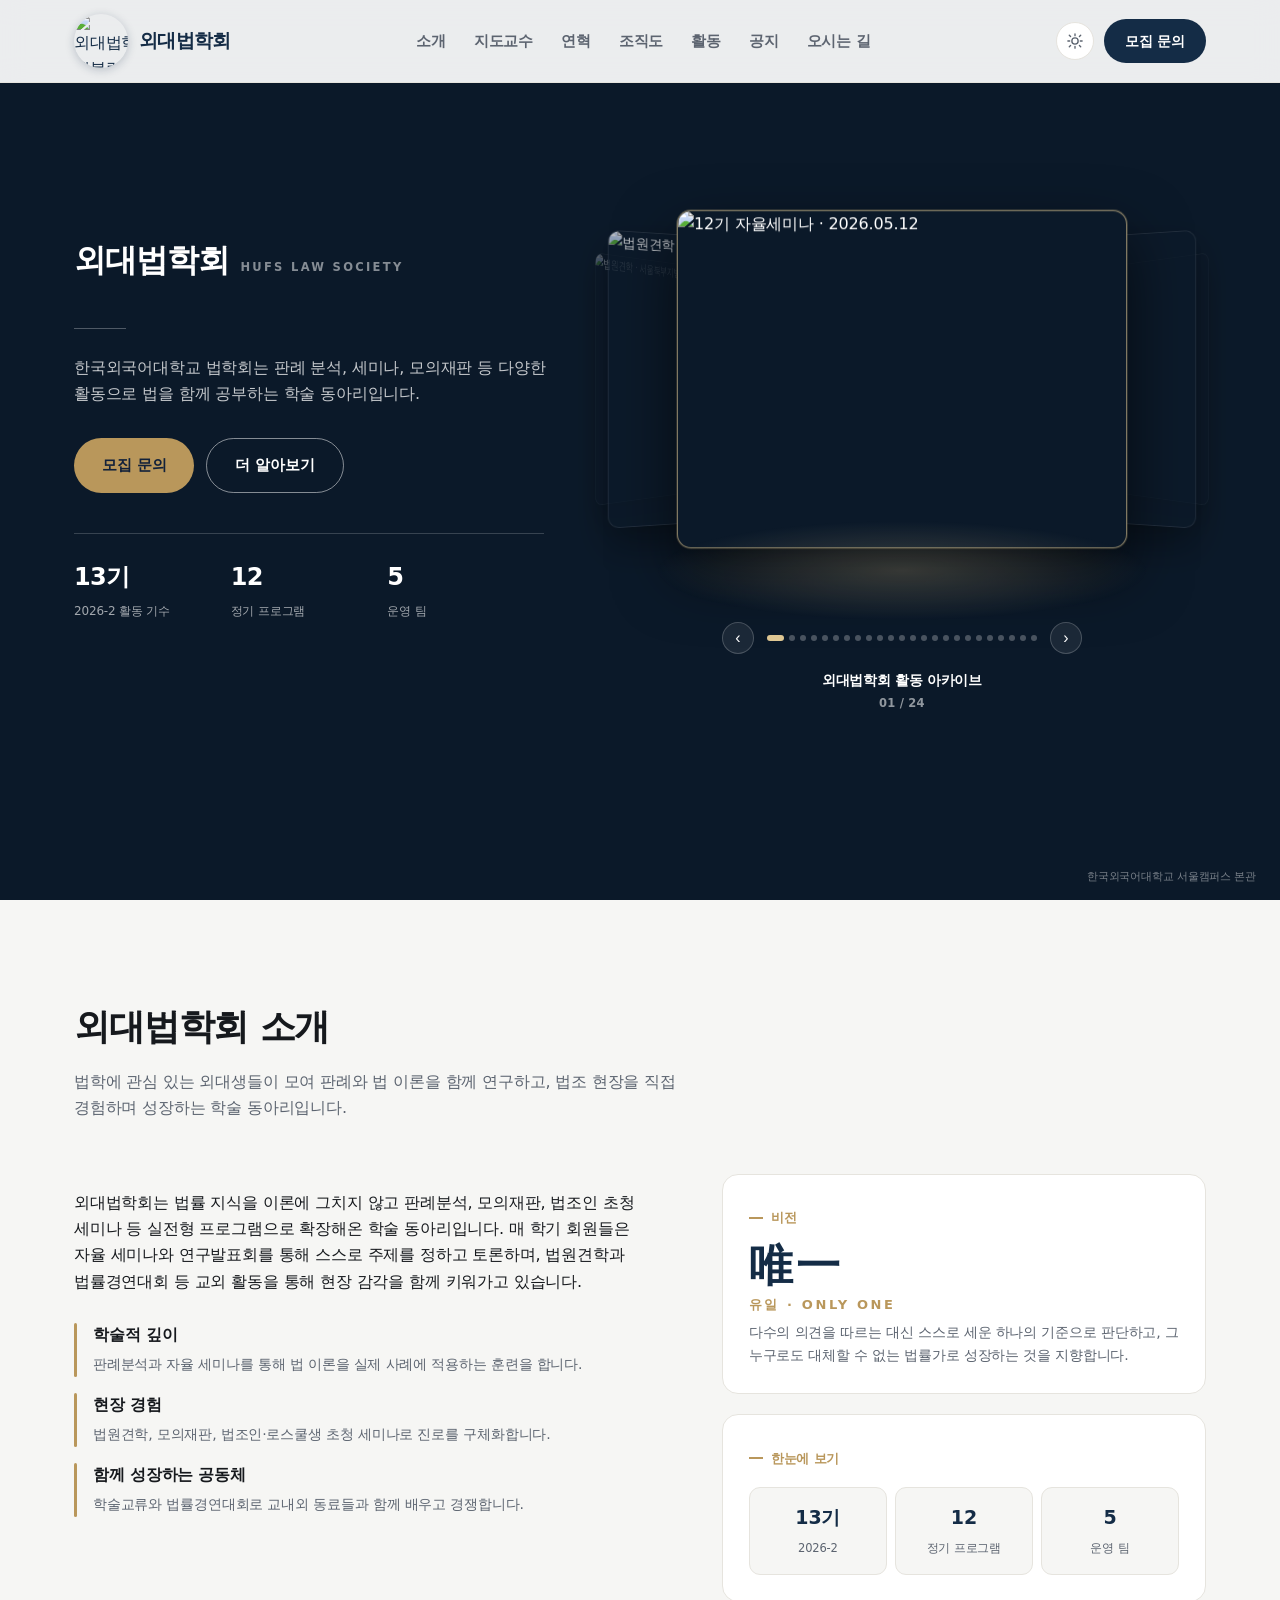
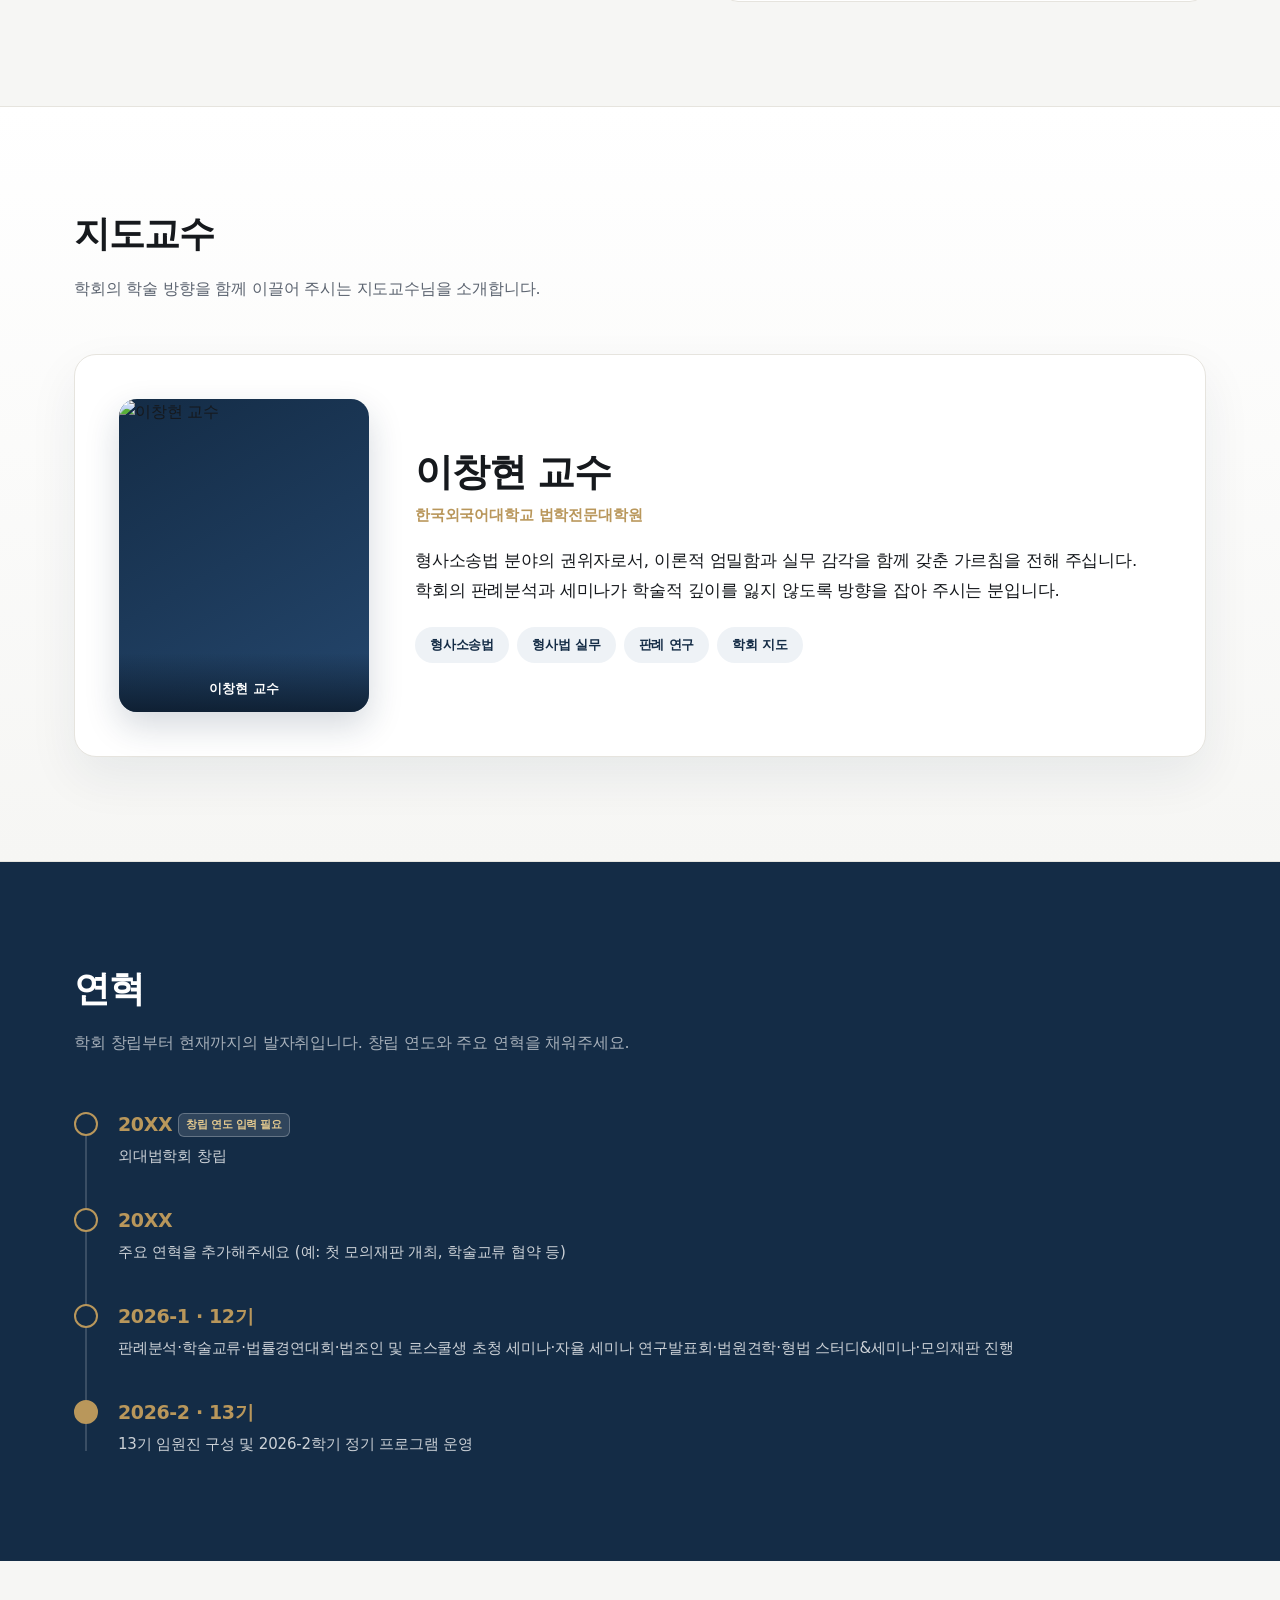
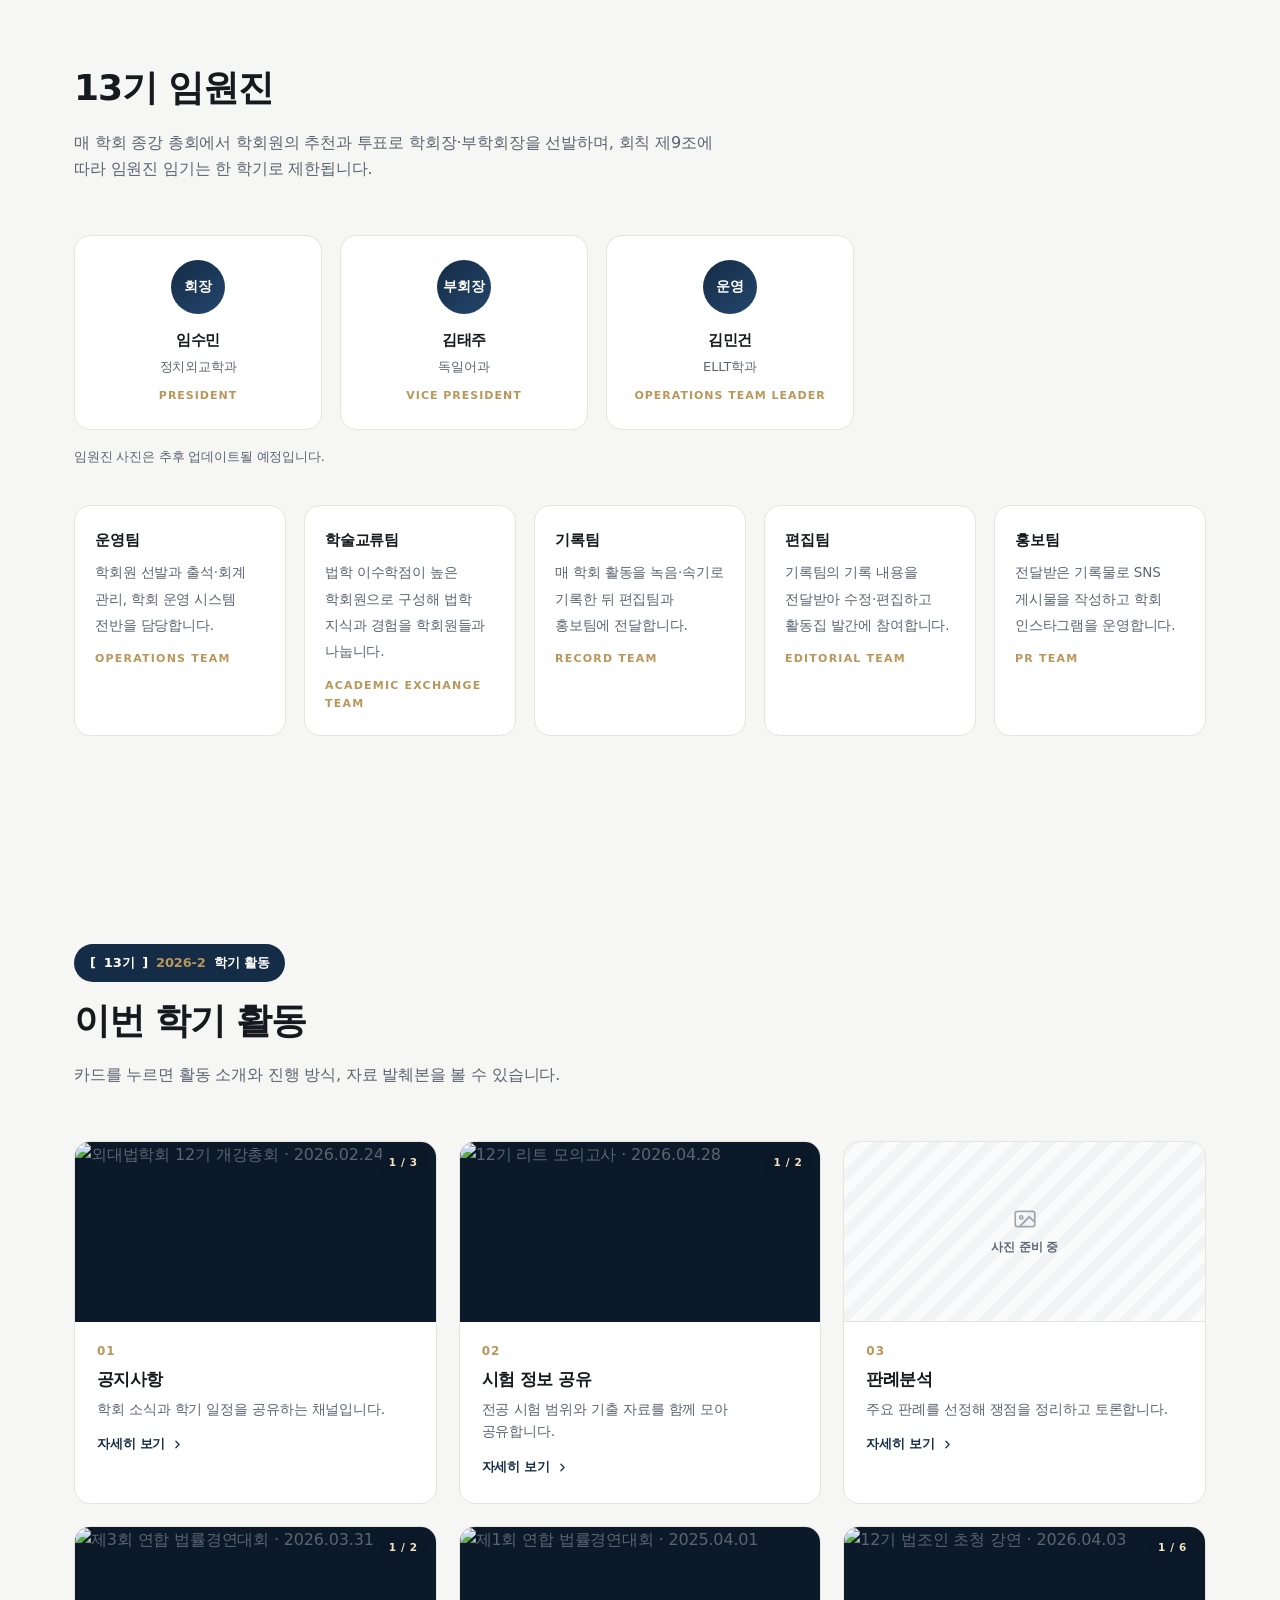
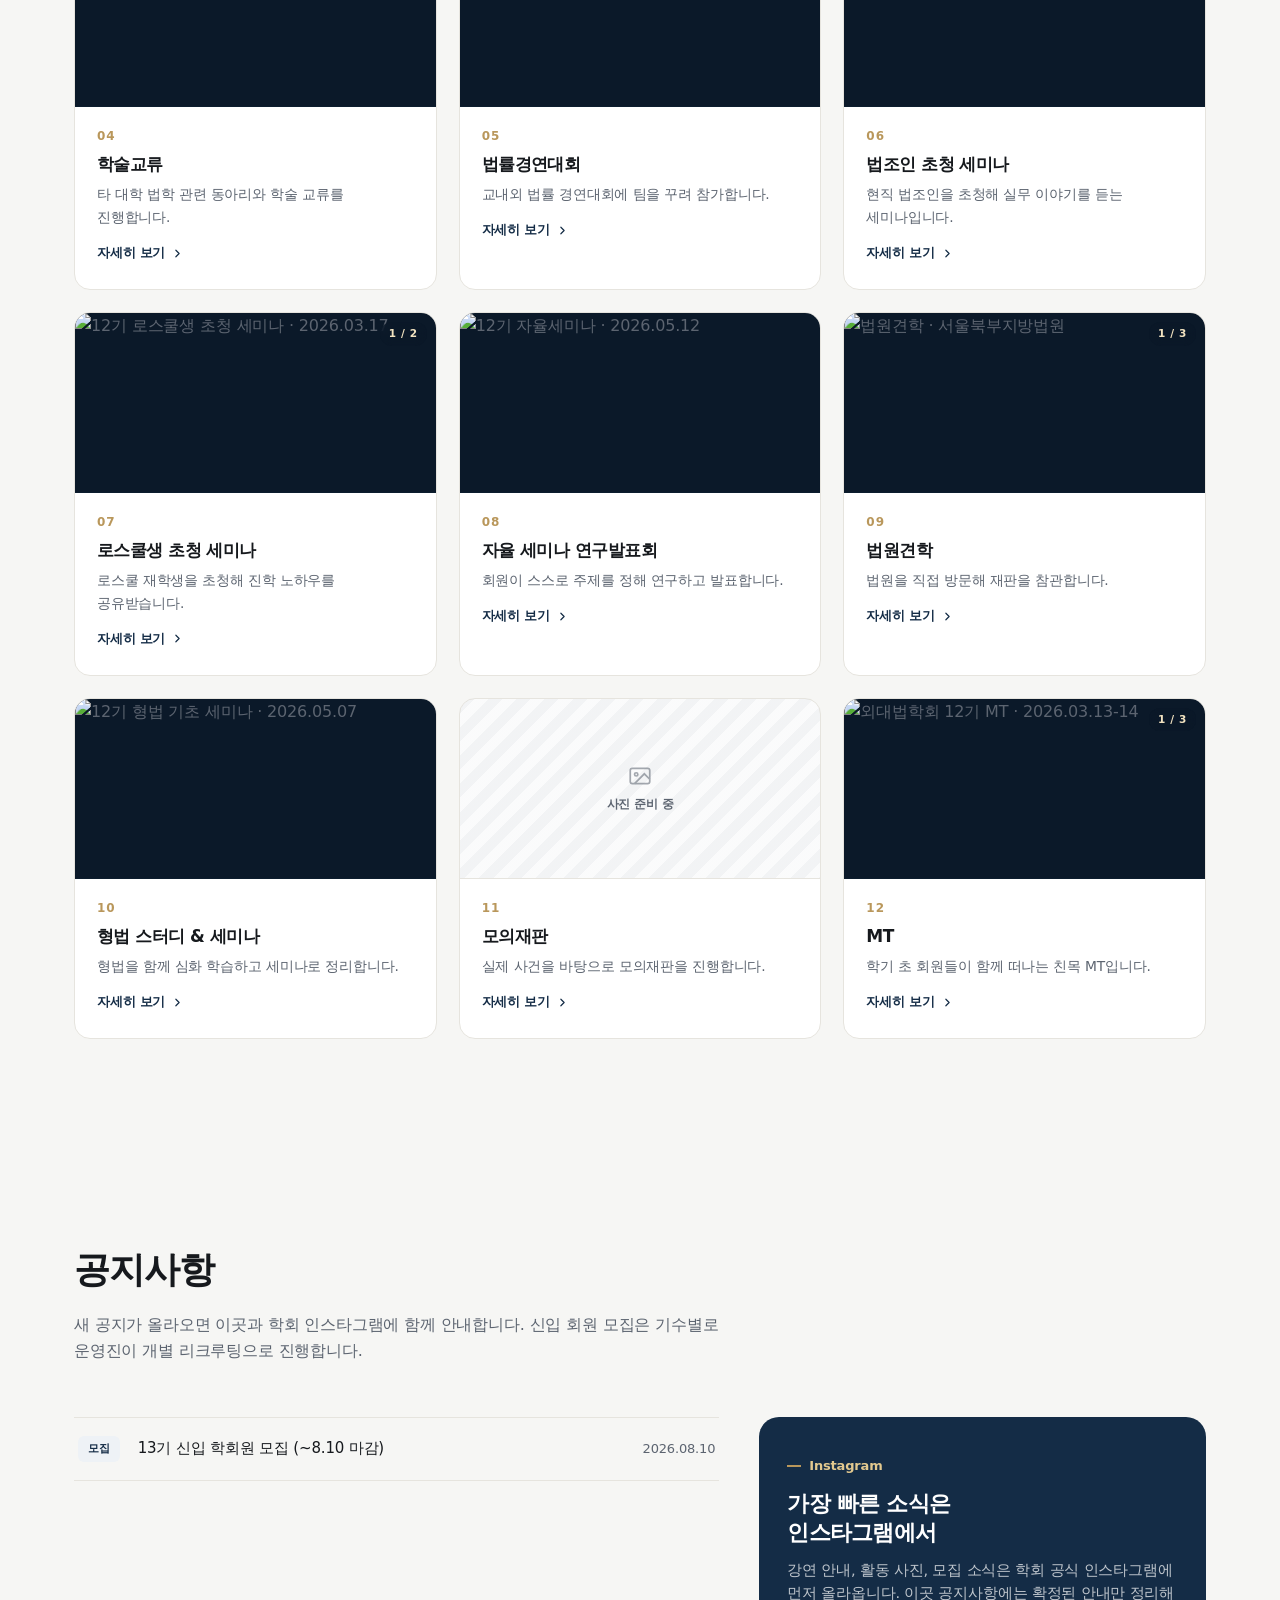
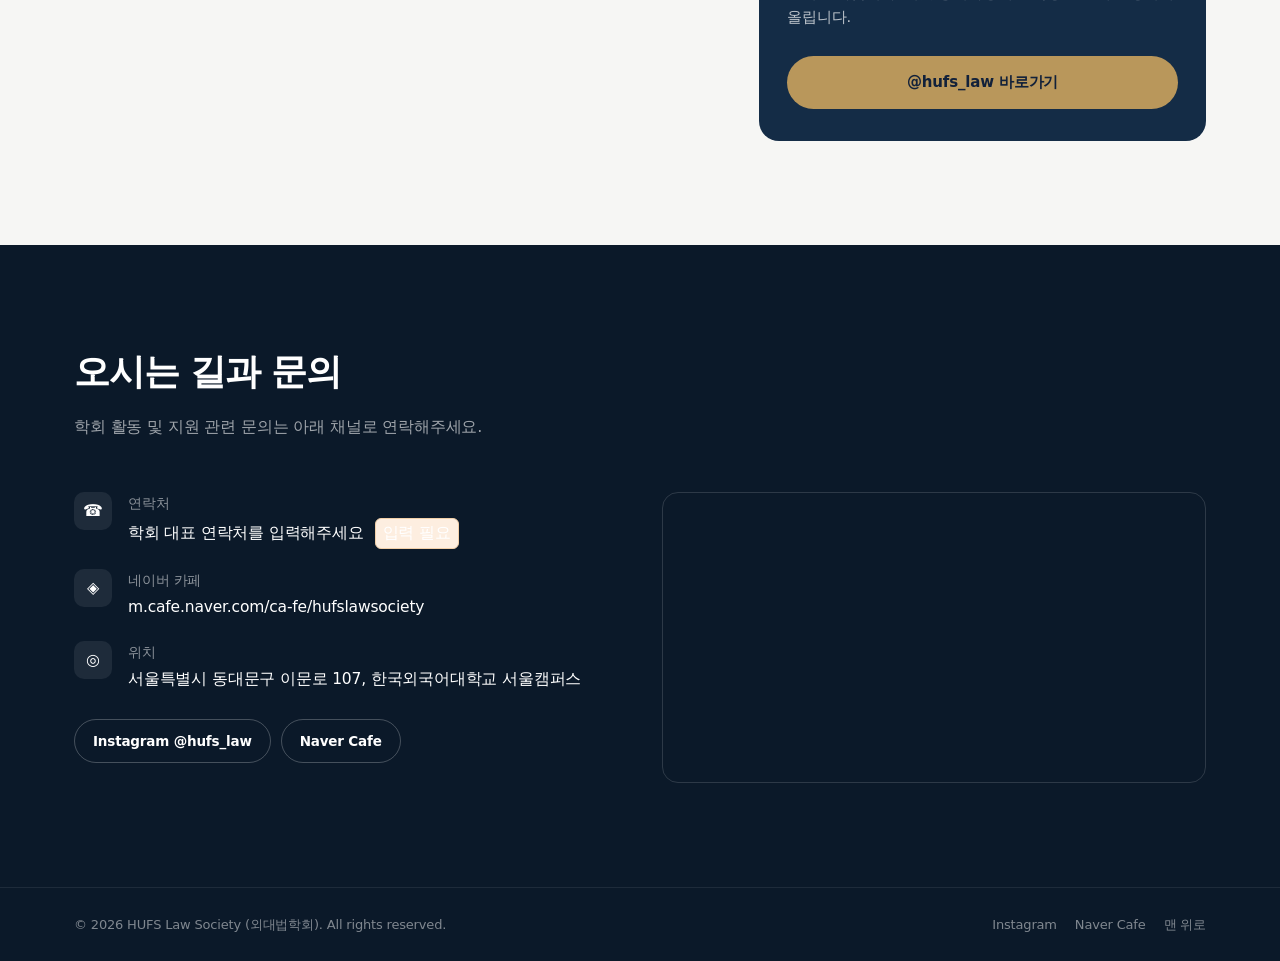
==== commit dcc40b29: "AI 생성 티 나는 디테일 정리, 히어로 배경 위치 수정 - 반복되던 영어 대문자 eyebrow 라벨 제거(정보 없는 7곳), 카드 내부 구분용   3곳만 한글로 남기고 자간/대문" ====
--- a/index.html
+++ b/index.html
@@ -128,7 +128,7 @@
       <div class="hero-gallery">
         <a class="gal-stage" href="#activities" id="galStage" aria-label="활동 섹션으로 이동">
           <div class="gal-track" id="galTrack"></div>
-          <span class="gal-cta">활동 보러 가기 &rarr;</span>
+          <span class="gal-cta">활동 보러 가기 <i class="chev"><svg viewBox="0 0 24 24" fill="none" stroke="currentColor" stroke-width="2.2" stroke-linecap="round" stroke-linejoin="round"><path d="M9 6l6 6-6 6"/></svg></i></span>
         </a>
         <div class="gal-ui">
           <button class="gal-nav" type="button" id="galPrev" aria-label="이전 사진">&#8249;</button>
@@ -136,7 +136,7 @@
           <button class="gal-nav" type="button" id="galNext" aria-label="다음 사진">&#8250;</button>
         </div>
         <div class="bld-cap"><b>외대법학회 활동 아카이브</b>
-          <span class="gal-count" id="galCount">01 / 24</span> · 클릭하면 활동 섹션으로</div>
+          <span class="gal-count" id="galCount">01 / 24</span></div>
       </div>
     </div>
   </div>
@@ -146,7 +146,6 @@
 <section id="about">
   <div class="wrap">
     <div class="section-head">
-      <div class="eyebrow">About</div>
       <h2>외대법학회 소개</h2>
       <p>법학에 관심 있는 외대생들이 모여 판례와 법 이론을 함께 연구하고, 법조 현장을 직접 경험하며 성장하는 학술 동아리입니다.</p>
     </div>
@@ -157,19 +156,19 @@
           통해 스스로 주제를 정하고 토론하며, 법원견학과 법률경연대회 등 교외 활동을 통해 현장 감각을
           함께 키워가고 있습니다.</p>
         <ul class="value-list">
-          <li><div class="value-num">01</div><div><b>학술적 깊이</b><span>판례분석과 자율 세미나를 통해 법 이론을 실제 사례에 적용하는 훈련을 합니다.</span></div></li>
-          <li><div class="value-num">02</div><div><b>현장 경험</b><span>법원견학, 모의재판, 법조인·로스쿨생 초청 세미나로 진로를 구체화합니다.</span></div></li>
-          <li><div class="value-num">03</div><div><b>함께 성장하는 공동체</b><span>학술교류와 법률경연대회로 교내외 동료들과 함께 배우고 경쟁합니다.</span></div></li>
+          <li><div class="value-num"></div><div><b>학술적 깊이</b><span>판례분석과 자율 세미나를 통해 법 이론을 실제 사례에 적용하는 훈련을 합니다.</span></div></li>
+          <li><div class="value-num"></div><div><b>현장 경험</b><span>법원견학, 모의재판, 법조인·로스쿨생 초청 세미나로 진로를 구체화합니다.</span></div></li>
+          <li><div class="value-num"></div><div><b>함께 성장하는 공동체</b><span>학술교류와 법률경연대회로 교내외 동료들과 함께 배우고 경쟁합니다.</span></div></li>
         </ul>
       </div>
       <div>
         <div class="side-card">
-          <div class="eyebrow">Vision</div>
+          <div class="eyebrow">비전</div>
           <div class="vision-mini">唯一<small>유일 · ONLY ONE</small></div>
           <p>다수의 의견을 따르는 대신 스스로 세운 하나의 기준으로 판단하고, 그 누구로도 대체할 수 없는 법률가로 성장하는 것을 지향합니다.</p>
         </div>
         <div class="side-card">
-          <div class="eyebrow">At a glance</div>
+          <div class="eyebrow">한눈에 보기</div>
           <div class="fact-row">
             <div><b data-cfg="generation">13기</b><span data-cfg="semester">2026-2</span></div>
             <div><b data-cfg="programCount">12</b><span>정기 프로그램</span></div>
@@ -184,7 +183,6 @@
 <section class="advisor" id="advisor">
   <div class="wrap">
     <div class="section-head">
-      <div class="eyebrow">Advisor</div>
       <h2>지도교수</h2>
       <p>학회의 학술 방향을 함께 이끌어 주시는 지도교수님을 소개합니다.</p>
     </div>
@@ -209,7 +207,6 @@
 <section class="history" id="history">
   <div class="wrap">
     <div class="section-head">
-      <div class="eyebrow">History</div>
       <h2>연혁</h2>
       <p>학회 창립부터 현재까지의 발자취입니다. 창립 연도와 주요 연혁을 채워주세요.</p>
     </div>
@@ -236,7 +233,6 @@
 <section id="org">
   <div class="wrap">
     <div class="section-head">
-      <div class="eyebrow">Organization</div>
       <h2><span data-cfg="generation">13기</span> 임원진</h2>
       <p>매 학회 종강 총회에서 학회원의 추천과 투표로 학회장·부학회장을 선발하며,
         회칙 제9조에 따라 임원진 임기는 한 학기로 제한됩니다.</p>
@@ -269,7 +265,6 @@
 <section class="activities" id="activities">
   <div class="wrap">
     <div class="section-head">
-      <div class="eyebrow">Activities</div>
       <span class="gen-badge">[<span data-cfg="generation">13기</span>] <b data-cfg="semester">2026-2</b> 학기 활동</span>
       <h2>이번 학기 활동</h2>
       <p>카드를 누르면 활동 소개와 진행 방식, 자료 발췌본을 볼 수 있습니다.</p>
@@ -281,7 +276,6 @@
 <section id="notice">
   <div class="wrap">
     <div class="section-head">
-      <div class="eyebrow">Notice</div>
       <h2>공지사항</h2>
       <p>새 공지가 올라오면 이곳과 학회 인스타그램에 함께 안내합니다.
         신입 회원 모집은 기수별로 운영진이 개별 리크루팅으로 진행합니다.</p>
@@ -305,8 +299,7 @@
 <section class="contact" id="contact">
   <div class="wrap">
     <div class="section-head">
-      <div class="eyebrow">Contact</div>
-      <h2>오시는 길 · 문의</h2>
+      <h2>오시는 길과 문의</h2>
       <p>학회 활동 및 지원 관련 문의는 아래 채널로 연락해주세요.</p>
     </div>
     <div class="contact-grid">
--- a/styles.css
+++ b/styles.css
@@ -40,9 +40,9 @@
 img{max-width:100%;display:block;}
 .wrap{max-width:var(--maxw);margin:0 auto;padding:0 24px;}
 section{padding:104px 0;scroll-margin-top:var(--headh);}
-.eyebrow{display:inline-flex;align-items:center;gap:8px;font-size:12.5px;font-weight:700;
-  letter-spacing:.16em;color:var(--gold);text-transform:uppercase;margin-bottom:14px;}
-.eyebrow::before{content:"";width:22px;height:2px;background:var(--gold);display:inline-block;}
+.eyebrow{display:inline-flex;align-items:center;gap:8px;font-size:13px;font-weight:700;
+  color:var(--gold);margin-bottom:14px;}
+.eyebrow::before{content:"";width:14px;height:2px;background:var(--gold);display:inline-block;}
 .section-head{max-width:660px;margin-bottom:52px;}
 .section-head h2{font-size:clamp(26px,3vw,36px);}
 .section-head p{color:var(--muted);font-size:16px;margin-top:10px;}
@@ -92,7 +92,7 @@
   padding-top:var(--headh);overflow:hidden;background:var(--navy-dark);color:#fff;}
 .hero-bg{position:absolute;inset:0;z-index:0;
   background-image:url('assets/hero-bg.jpg');
-  background-size:cover;background-position:center 14%;opacity:.85;}
+  background-size:cover;background-position:center bottom;opacity:.85;}
 .hero-veil{position:absolute;inset:0;z-index:1;
   background:
     linear-gradient(100deg,rgba(11,25,41,.94) 0%,rgba(11,25,41,.86) 34%,
@@ -135,7 +135,10 @@
   background:rgba(11,25,41,.86);border:1px solid rgba(224,200,148,.45);
   backdrop-filter:blur(8px);color:#f2e3c0;font-size:12.5px;font-weight:700;
   white-space:nowrap;opacity:0;pointer-events:none;transition:.28s;}
+.gal-cta .chev{display:inline-flex;transition:transform .2s;}
+.gal-cta .chev svg{width:13px;height:13px;}
 .gal-stage:hover .gal-cta,.gal-stage:focus-visible .gal-cta{opacity:1;bottom:14px;}
+.gal-stage:hover .gal-cta .chev{transform:translateX(3px);}
 .gal-ui{display:flex;align-items:center;gap:13px;}
 .gal-nav{width:32px;height:32px;flex:none;padding:0;border-radius:50%;cursor:pointer;
   display:flex;align-items:center;justify-content:center;font-size:16px;line-height:1;
@@ -150,7 +153,7 @@
 .gal-dot.on{background:var(--gold-light);width:17px;border-radius:3px;}
 .gal-count{font-variant-numeric:tabular-nums;}
 @media (prefers-reduced-motion:reduce){ .gal-card{transition:opacity .3s ease;} }
-.bld-cap{font-size:11.5px;letter-spacing:.14em;font-weight:700;text-transform:uppercase;
+.bld-cap{font-size:11.5px;letter-spacing:.02em;font-weight:700;
   color:rgba(255,255,255,.55);text-align:center;}
 .bld-cap b{display:block;font-size:13.5px;color:#fff;letter-spacing:-.02em;
   text-transform:none;margin-bottom:3px;}
@@ -179,9 +182,8 @@
 .about-grid{display:grid;grid-template-columns:1.1fr .9fr;gap:56px;align-items:start;}
 .about-grid p{font-size:16px;margin-bottom:16px;}
 .value-list{list-style:none;margin:28px 0 0;padding:0;display:grid;gap:16px;}
-.value-list li{display:flex;gap:14px;align-items:flex-start;}
-.value-num{flex:none;width:34px;height:34px;border-radius:10px;background:var(--navy);
-  color:#fff;display:flex;align-items:center;justify-content:center;font-size:12.5px;font-weight:700;}
+.value-list li{display:flex;gap:16px;align-items:stretch;}
+.value-num{flex:none;width:3px;border-radius:2px;background:var(--gold);}
 .value-list b{display:block;font-size:15.5px;margin-bottom:2px;}
 .value-list span{font-size:14px;color:var(--muted);}
 .side-card{background:var(--card);border:1px solid var(--line);border-radius:var(--radius);
@@ -286,7 +288,8 @@
 .act-card{cursor:pointer;}
 .act-more{display:inline-flex;align-items:center;gap:6px;margin-top:14px;
   font-size:12.5px;font-weight:700;color:var(--accent-text);transition:.2s;}
-.act-more i{font-style:normal;transition:transform .2s;}
+.act-more i{font-style:normal;display:inline-flex;transition:transform .2s;}
+.act-more i svg{width:13px;height:13px;}
 .act-card:hover .act-more{color:var(--gold);}
 .act-card:hover .act-more i{transform:translateX(3px);}
 
@@ -384,7 +387,7 @@
 .notice-images{display:grid;grid-template-columns:repeat(3,1fr);gap:10px;margin:22px 0 0;}
 .notice-images img{width:100%;border-radius:10px;border:1px solid var(--line);aspect-ratio:1/1;object-fit:cover;}
 @media (max-width:560px){ .notice-images{grid-template-columns:1fr;} }
-.recruit-card{background:var(--navy);color:#fff;border-radius:var(--radius);padding:32px 28px;
+.recruit-card{background:var(--navy);color:#fff;border-radius:20px;padding:32px 28px;
   display:flex;flex-direction:column;justify-content:space-between;}
 .recruit-card h3{color:#fff;font-size:22px;}
 .recruit-card p{color:rgba(255,255,255,.72);font-size:14.5px;margin:10px 0 26px;}
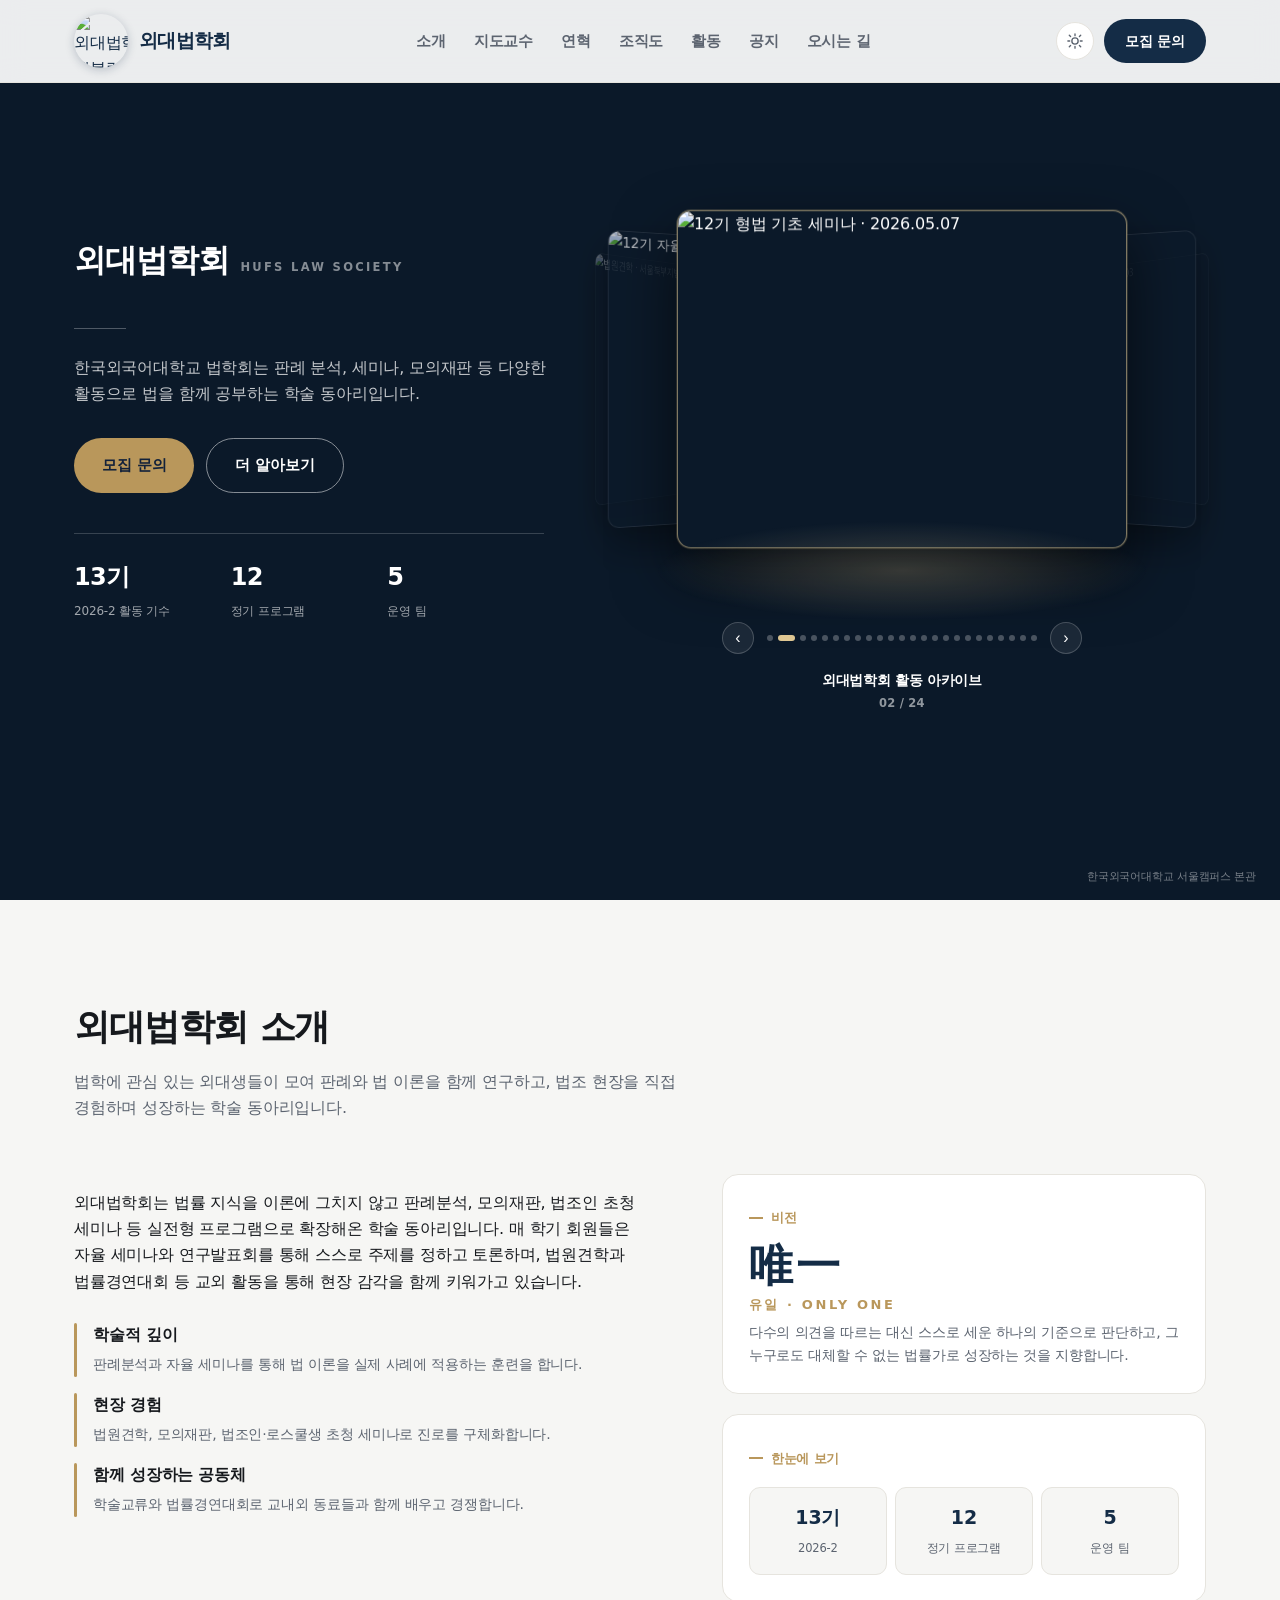
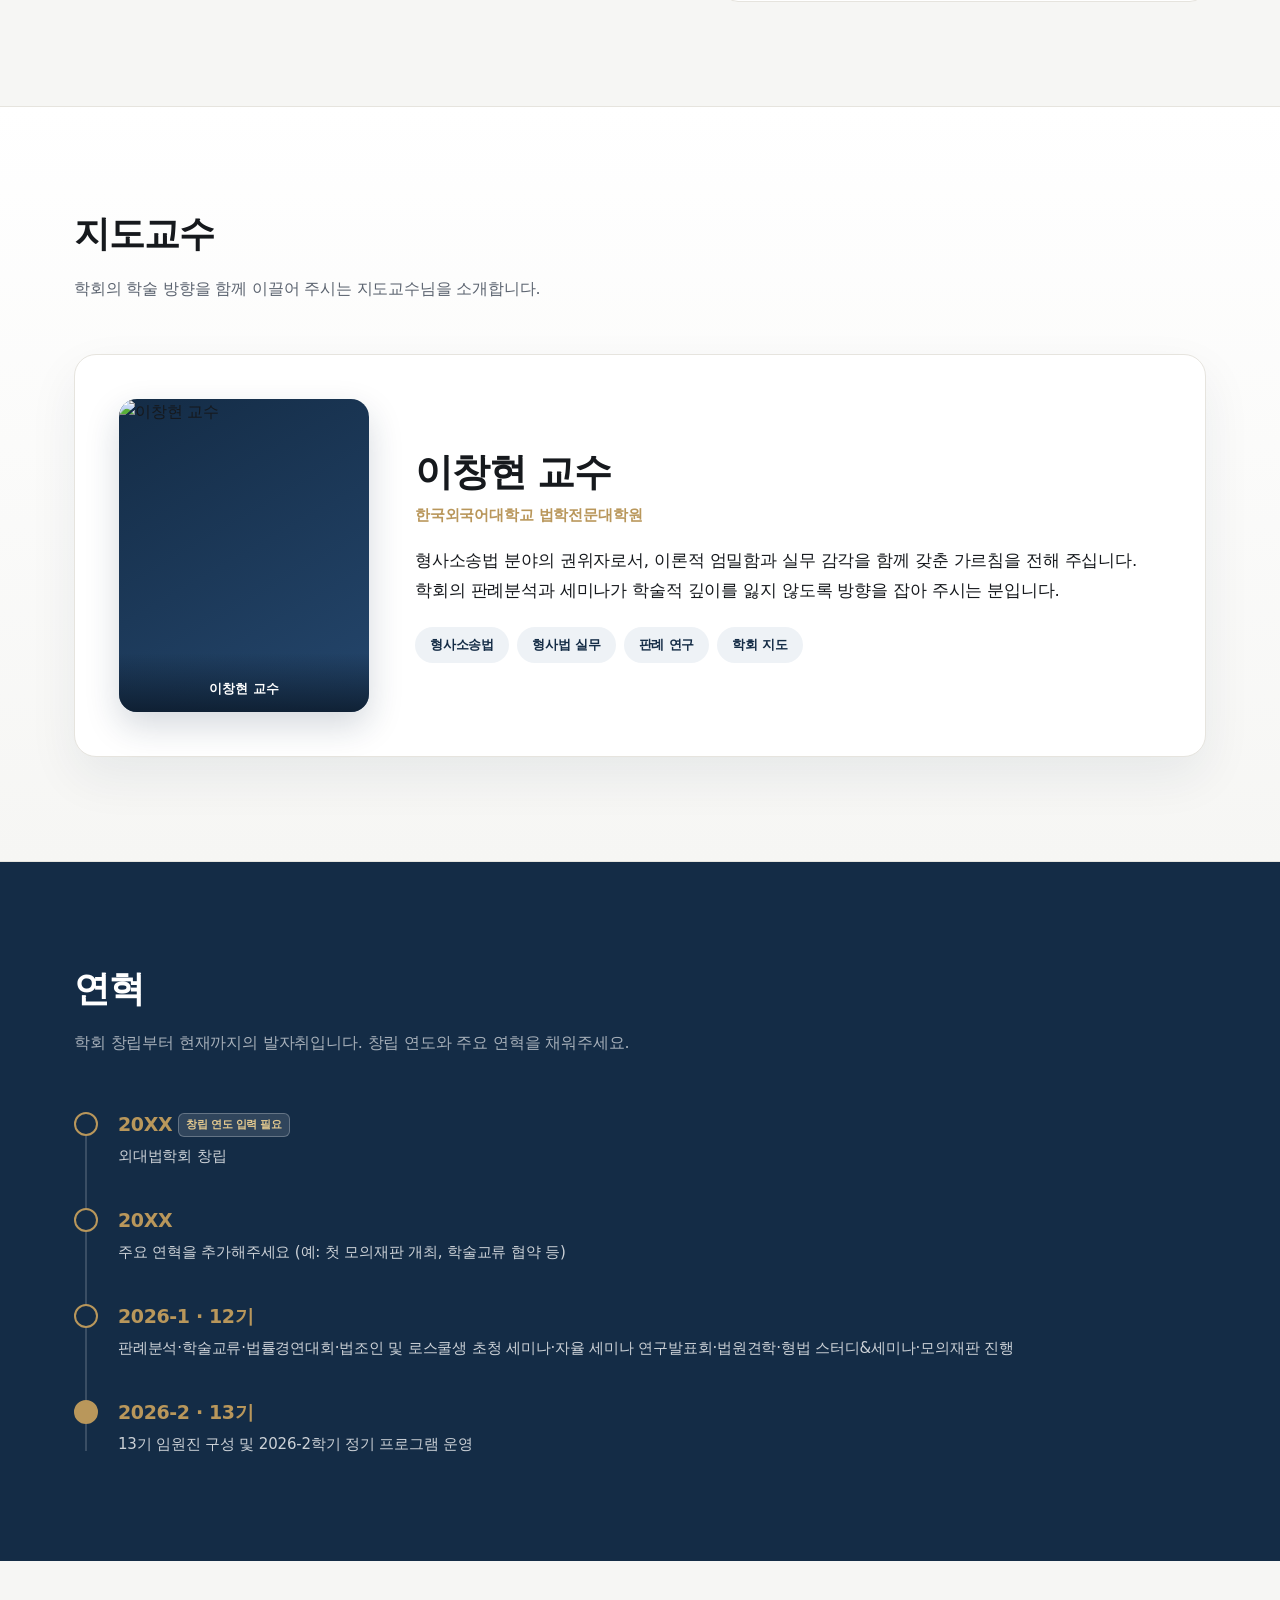
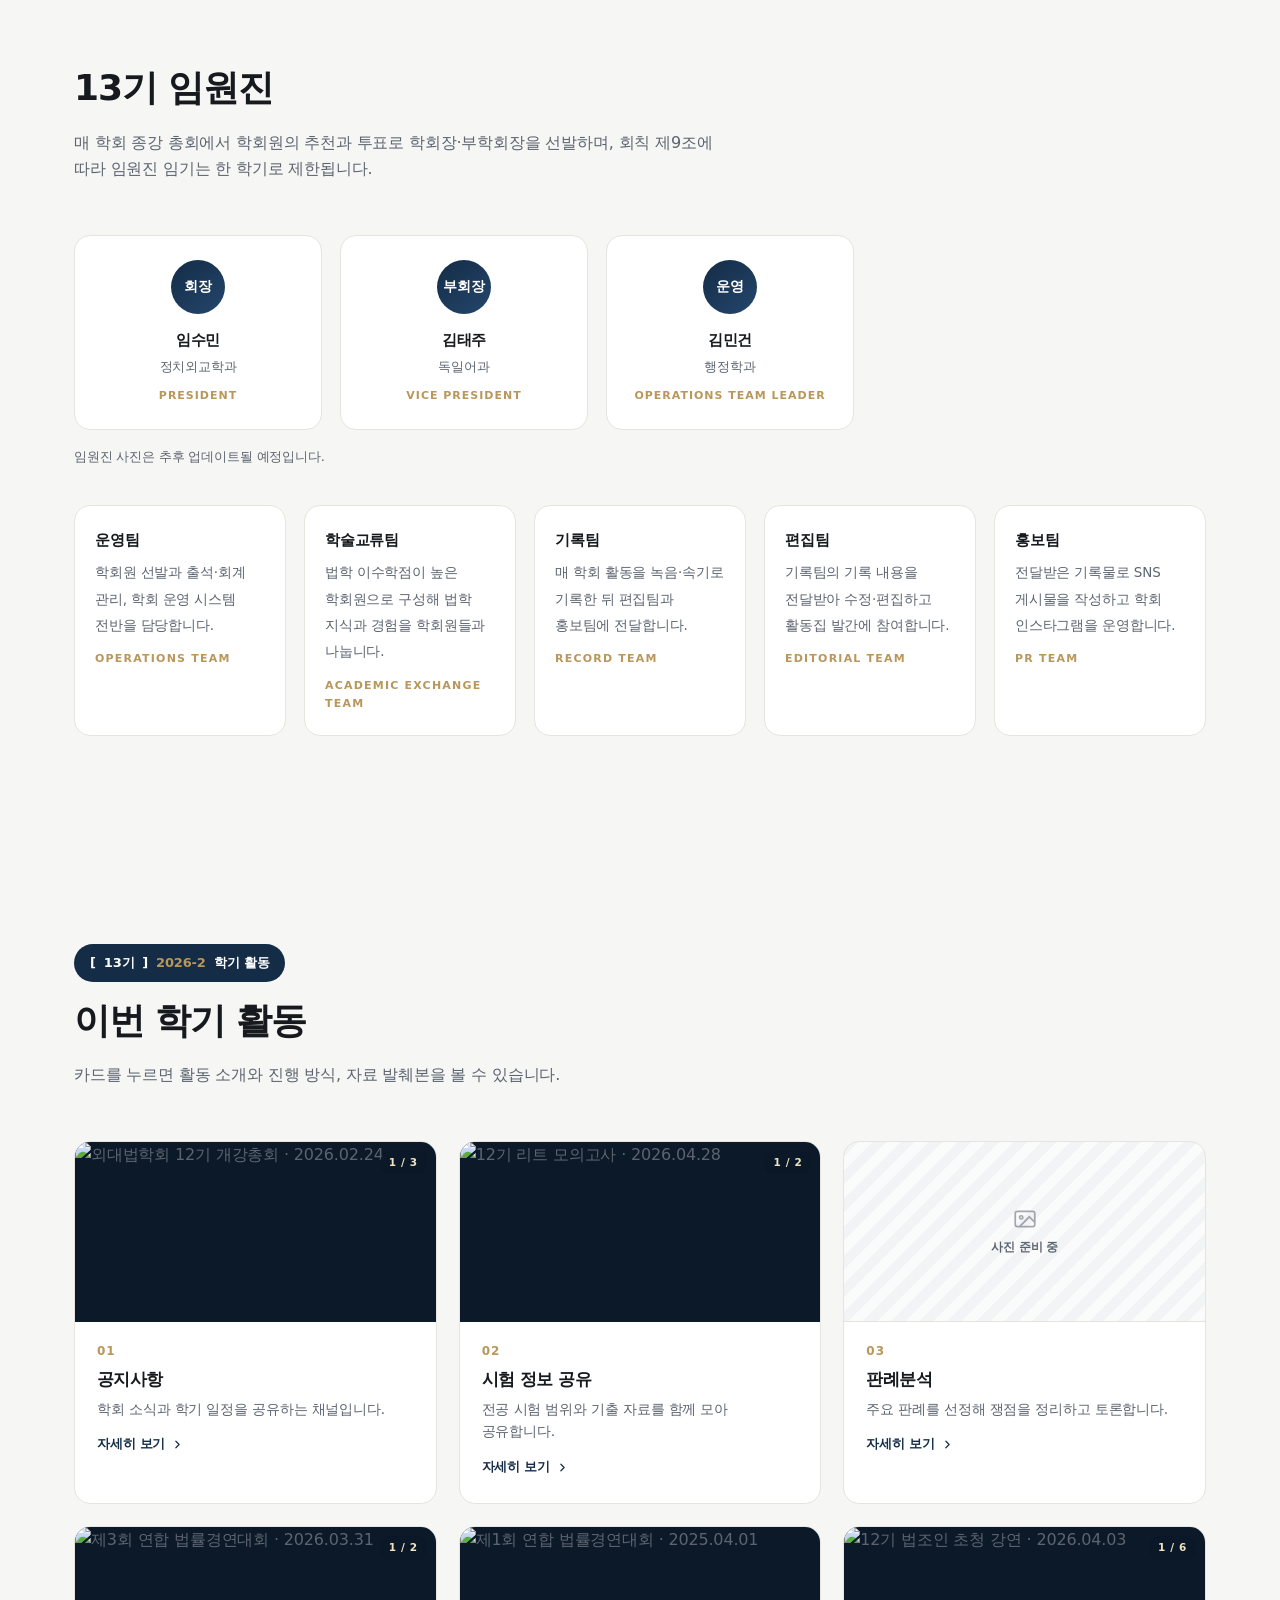
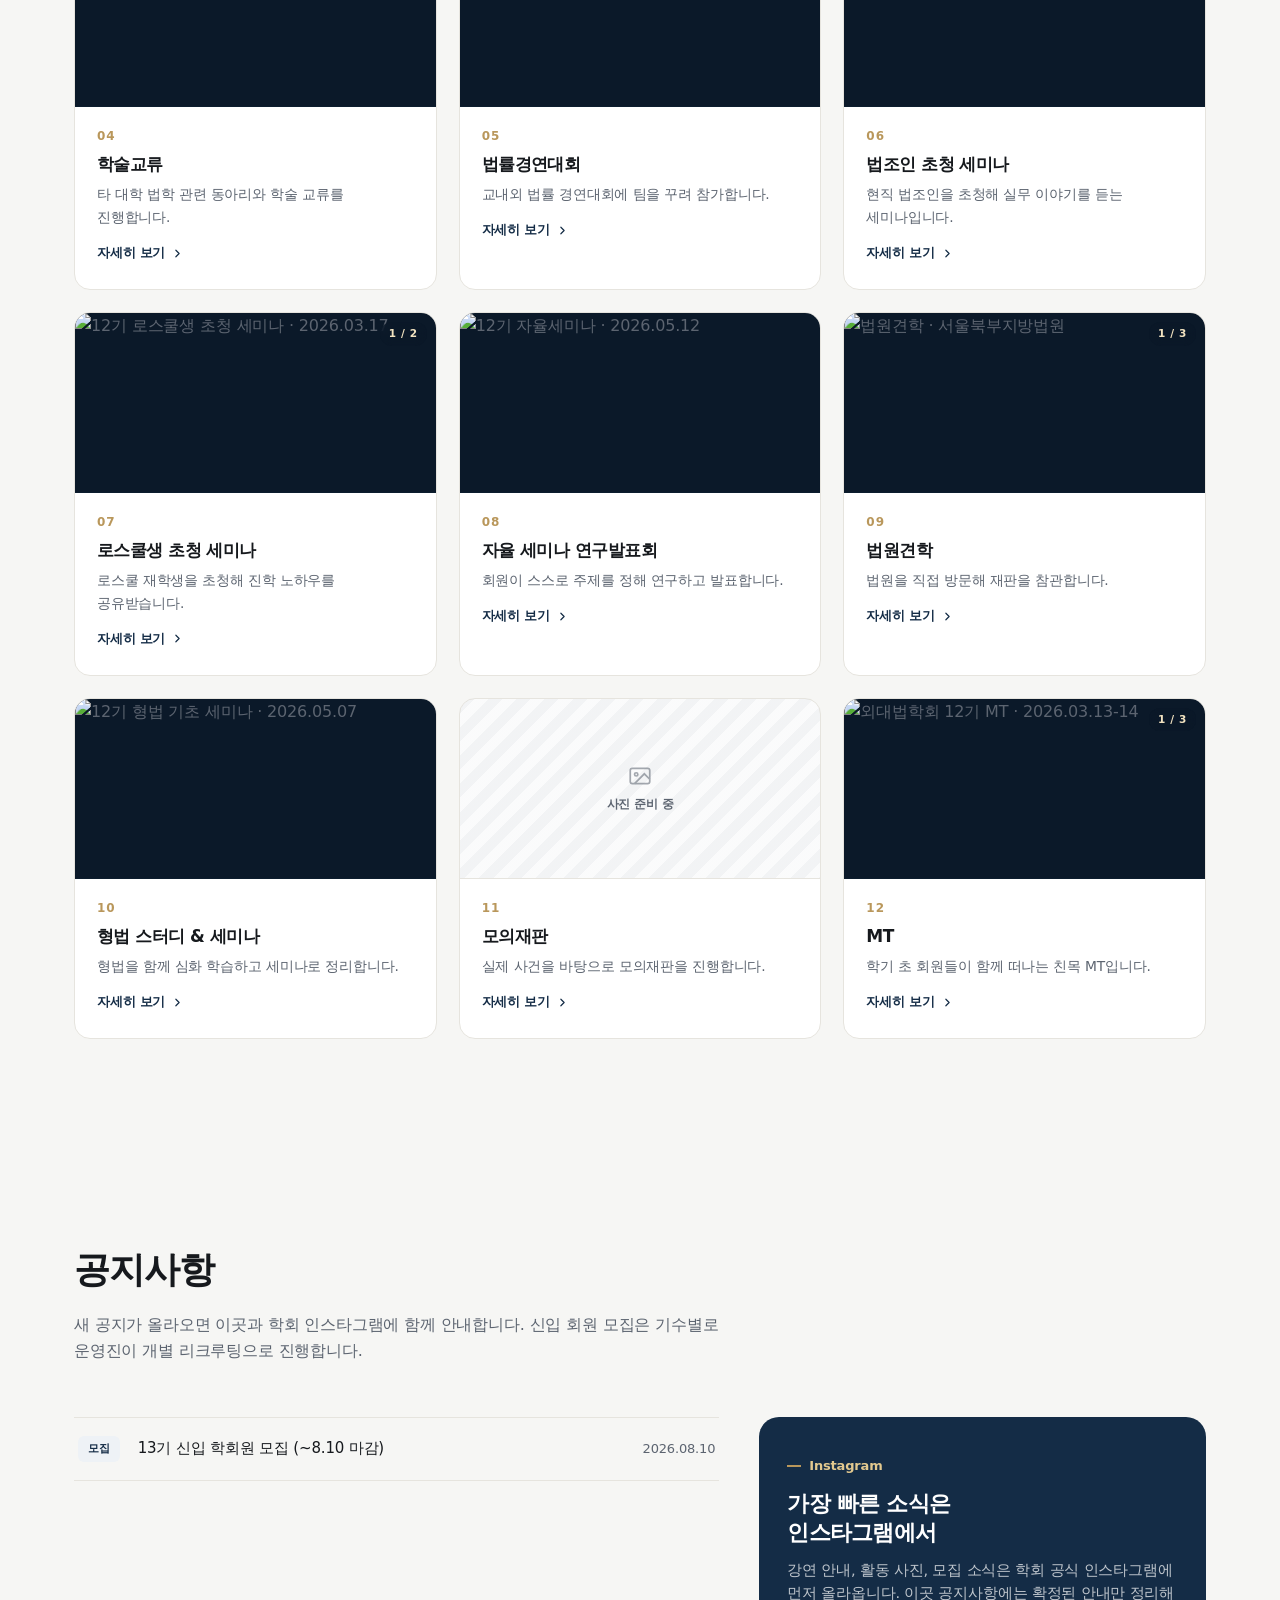
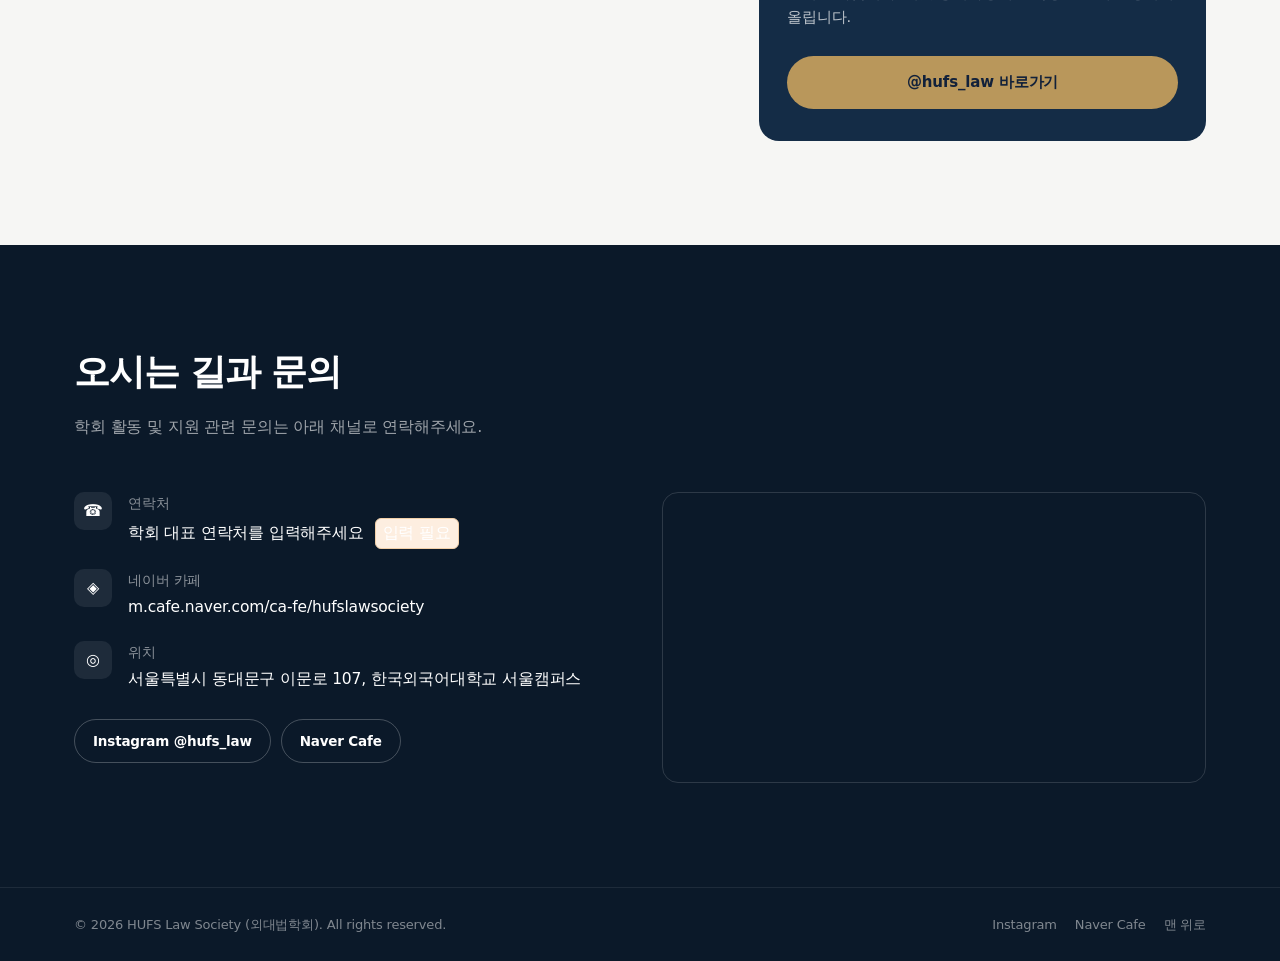
==== commit 2c2ad2c2: "Update index.html" ====
--- a/index.html
+++ b/index.html
@@ -243,7 +243,7 @@
         <span class="lead-role">President</span></div>
       <div class="lead-card"><div class="lead-avatar">부회장</div><b>김태주</b><span>독일어과</span>
         <span class="lead-role">Vice President</span></div>
-      <div class="lead-card"><div class="lead-avatar">운영</div><b>김민건</b><span>ELLT학과</span>
+      <div class="lead-card"><div class="lead-avatar">운영</div><b>김민건</b><span>행정학과</span>
         <span class="lead-role">Operations Team Leader</span></div>
     </div>
     <p class="org-note">임원진 사진은 추후 업데이트될 예정입니다.</p>
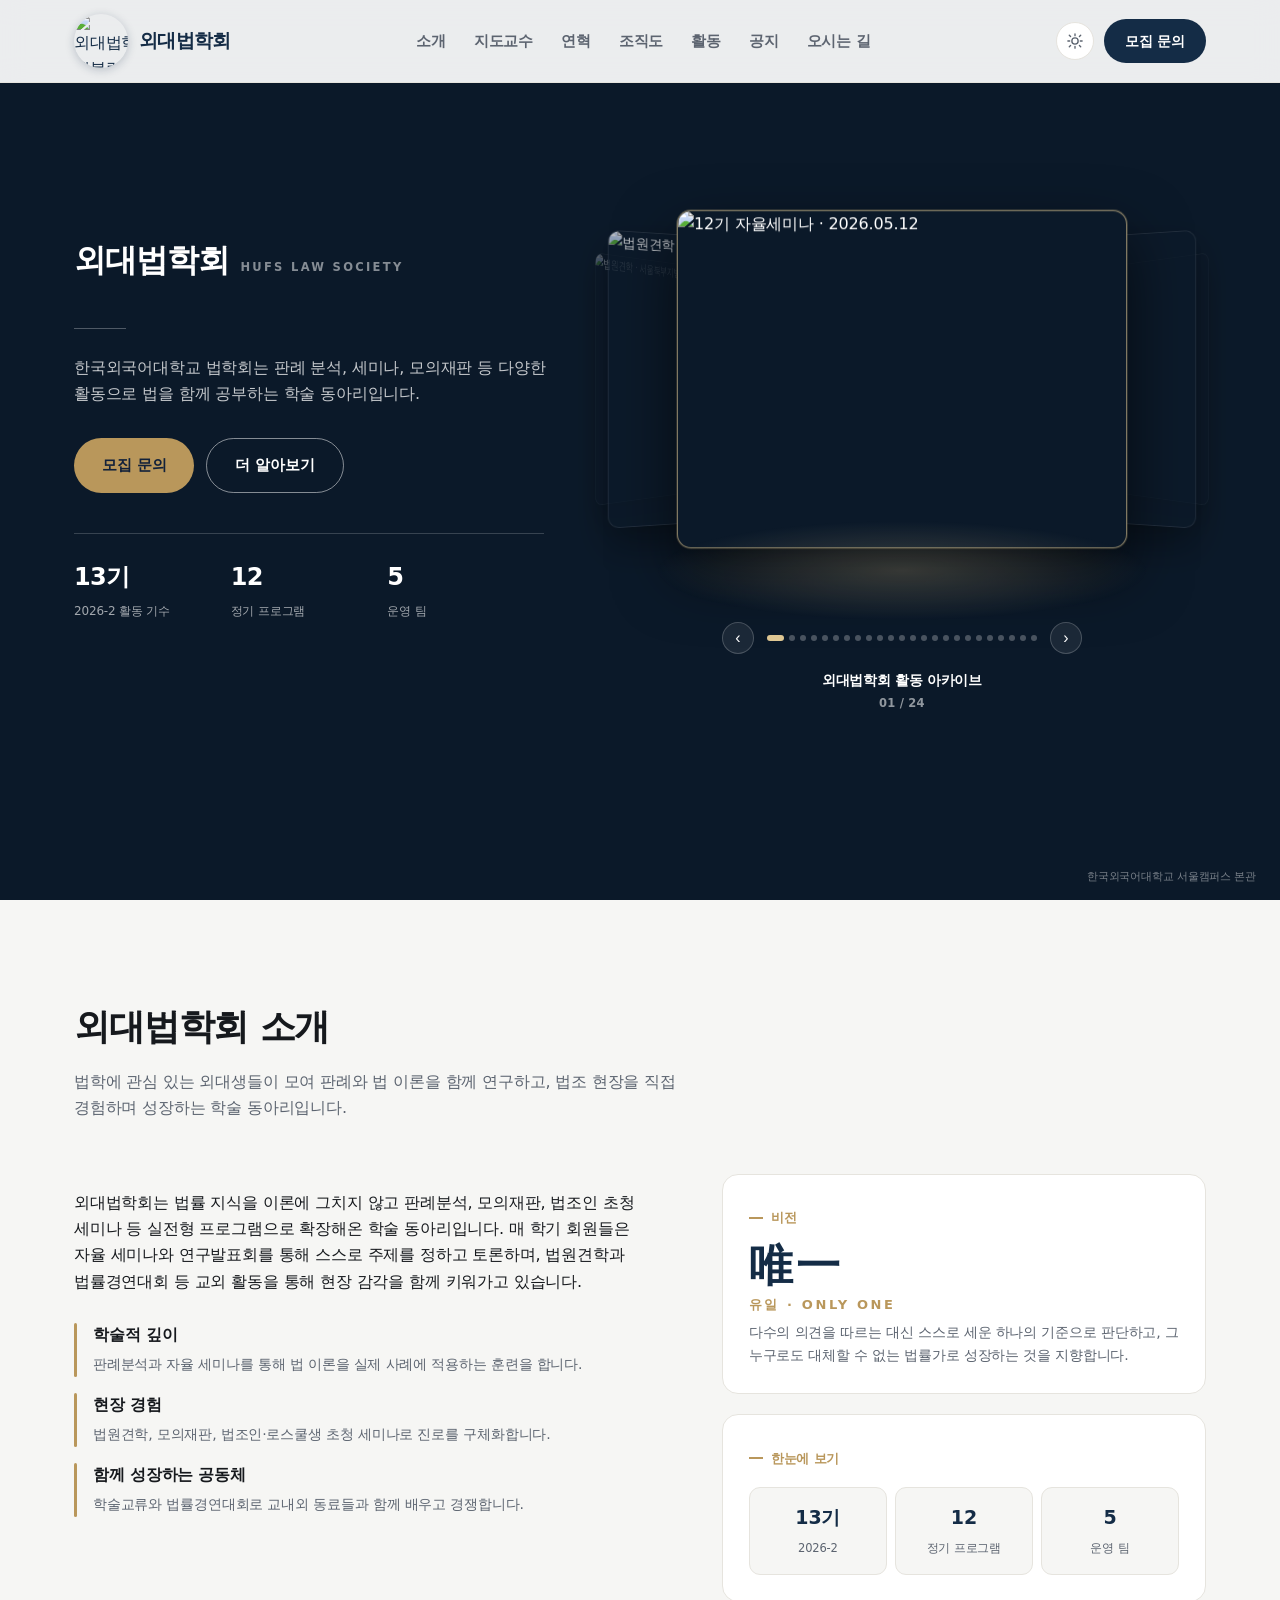
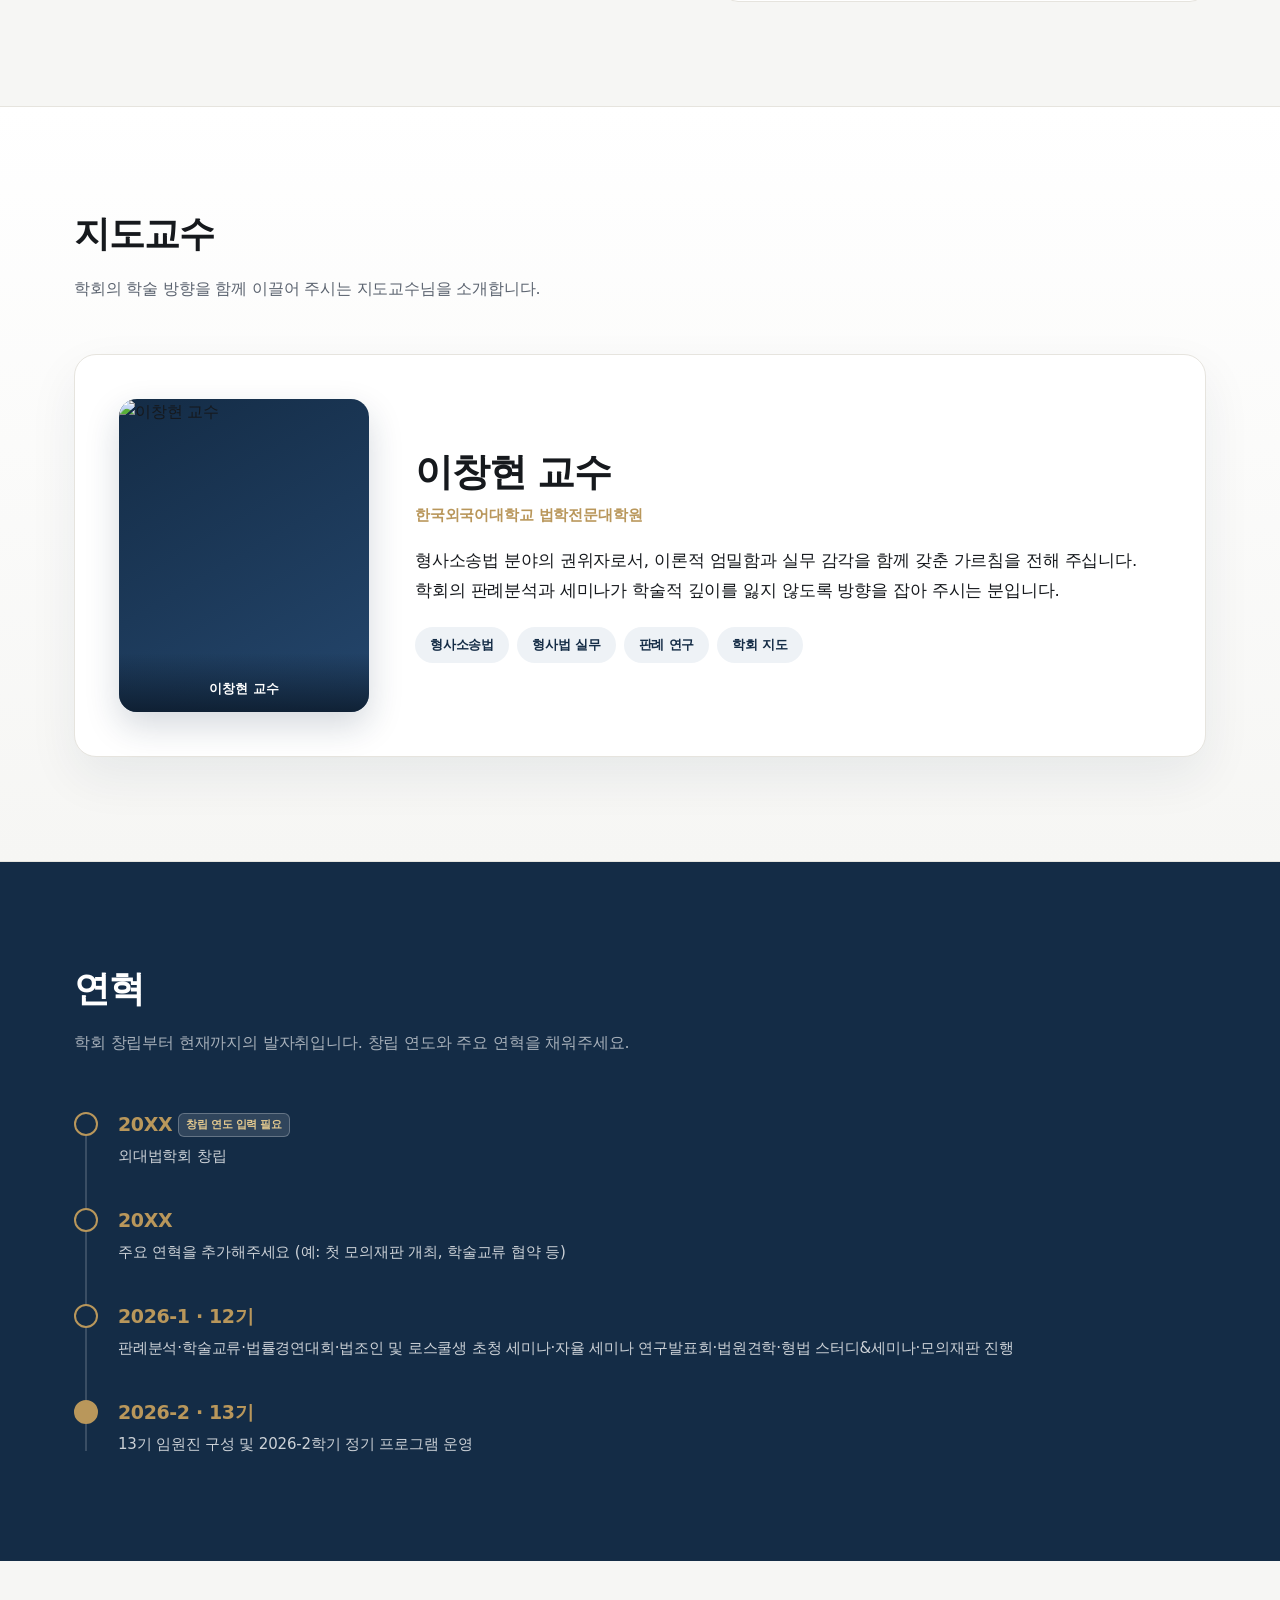
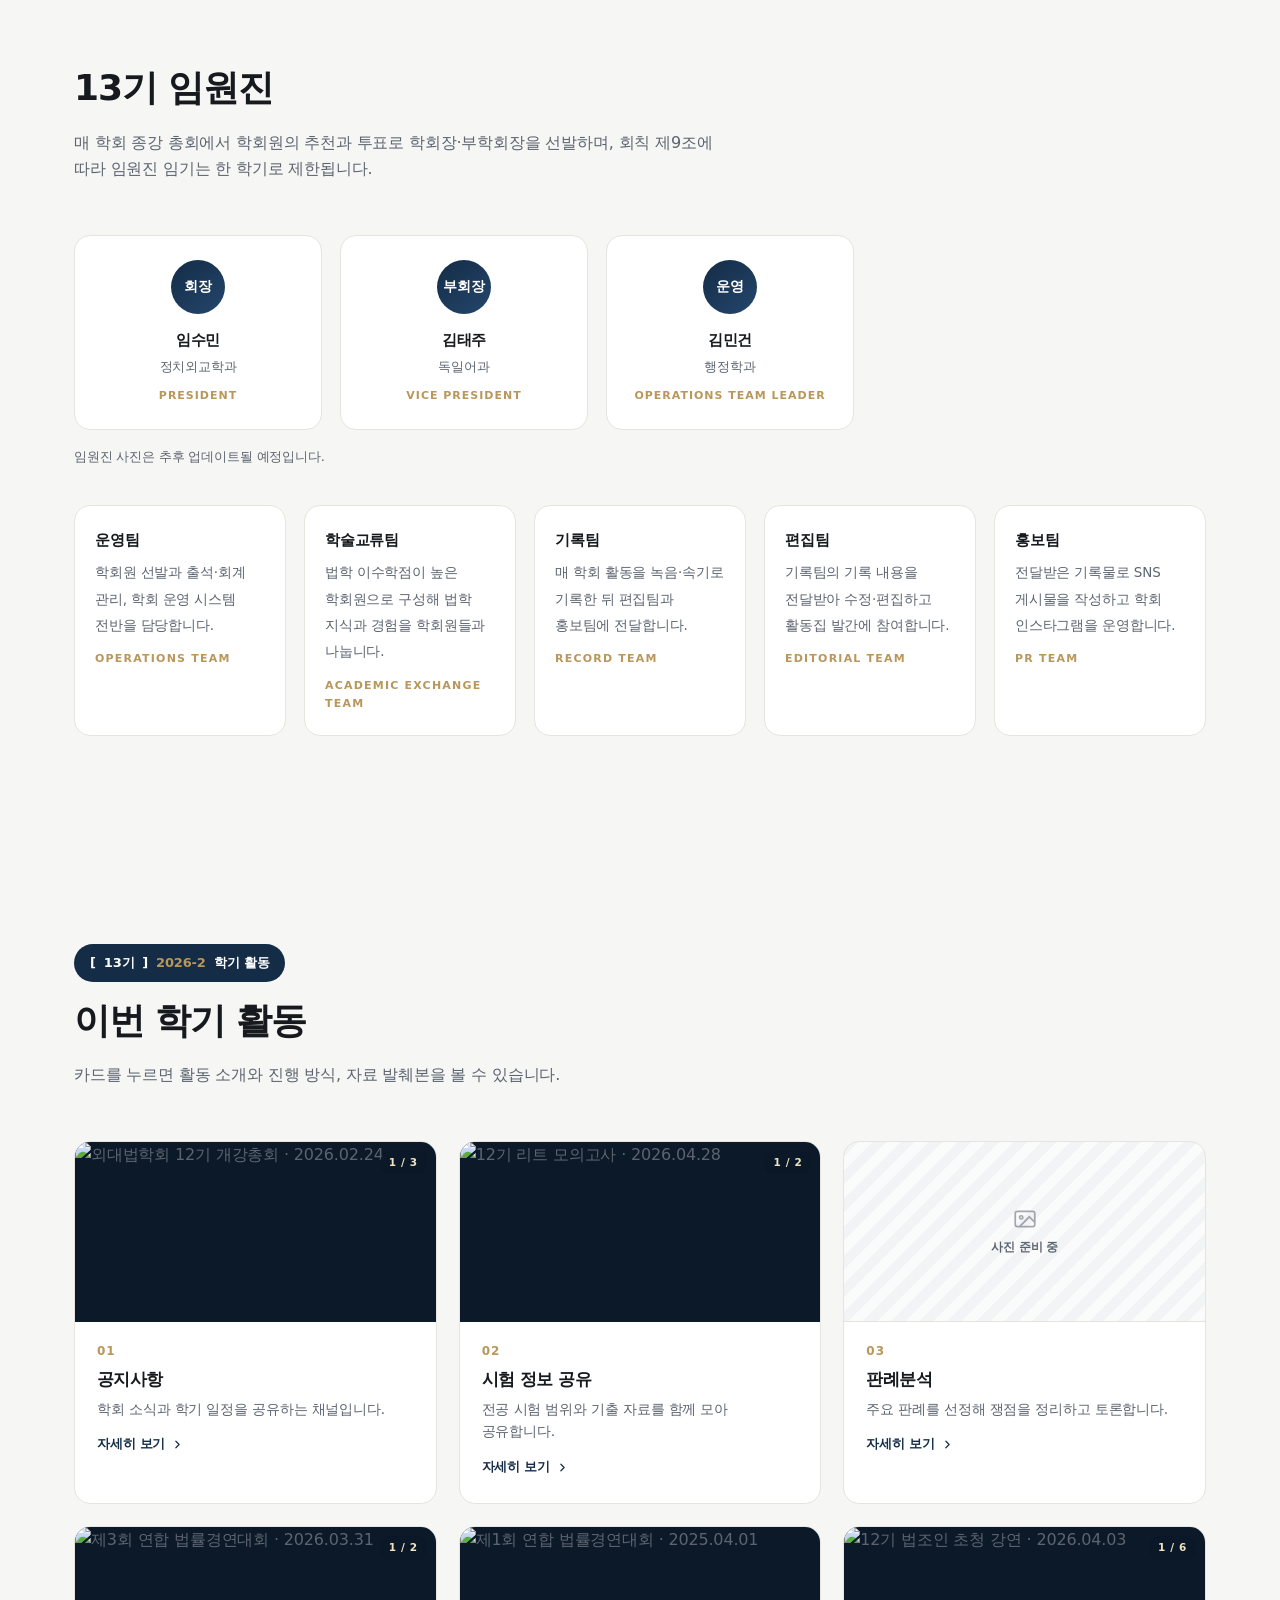
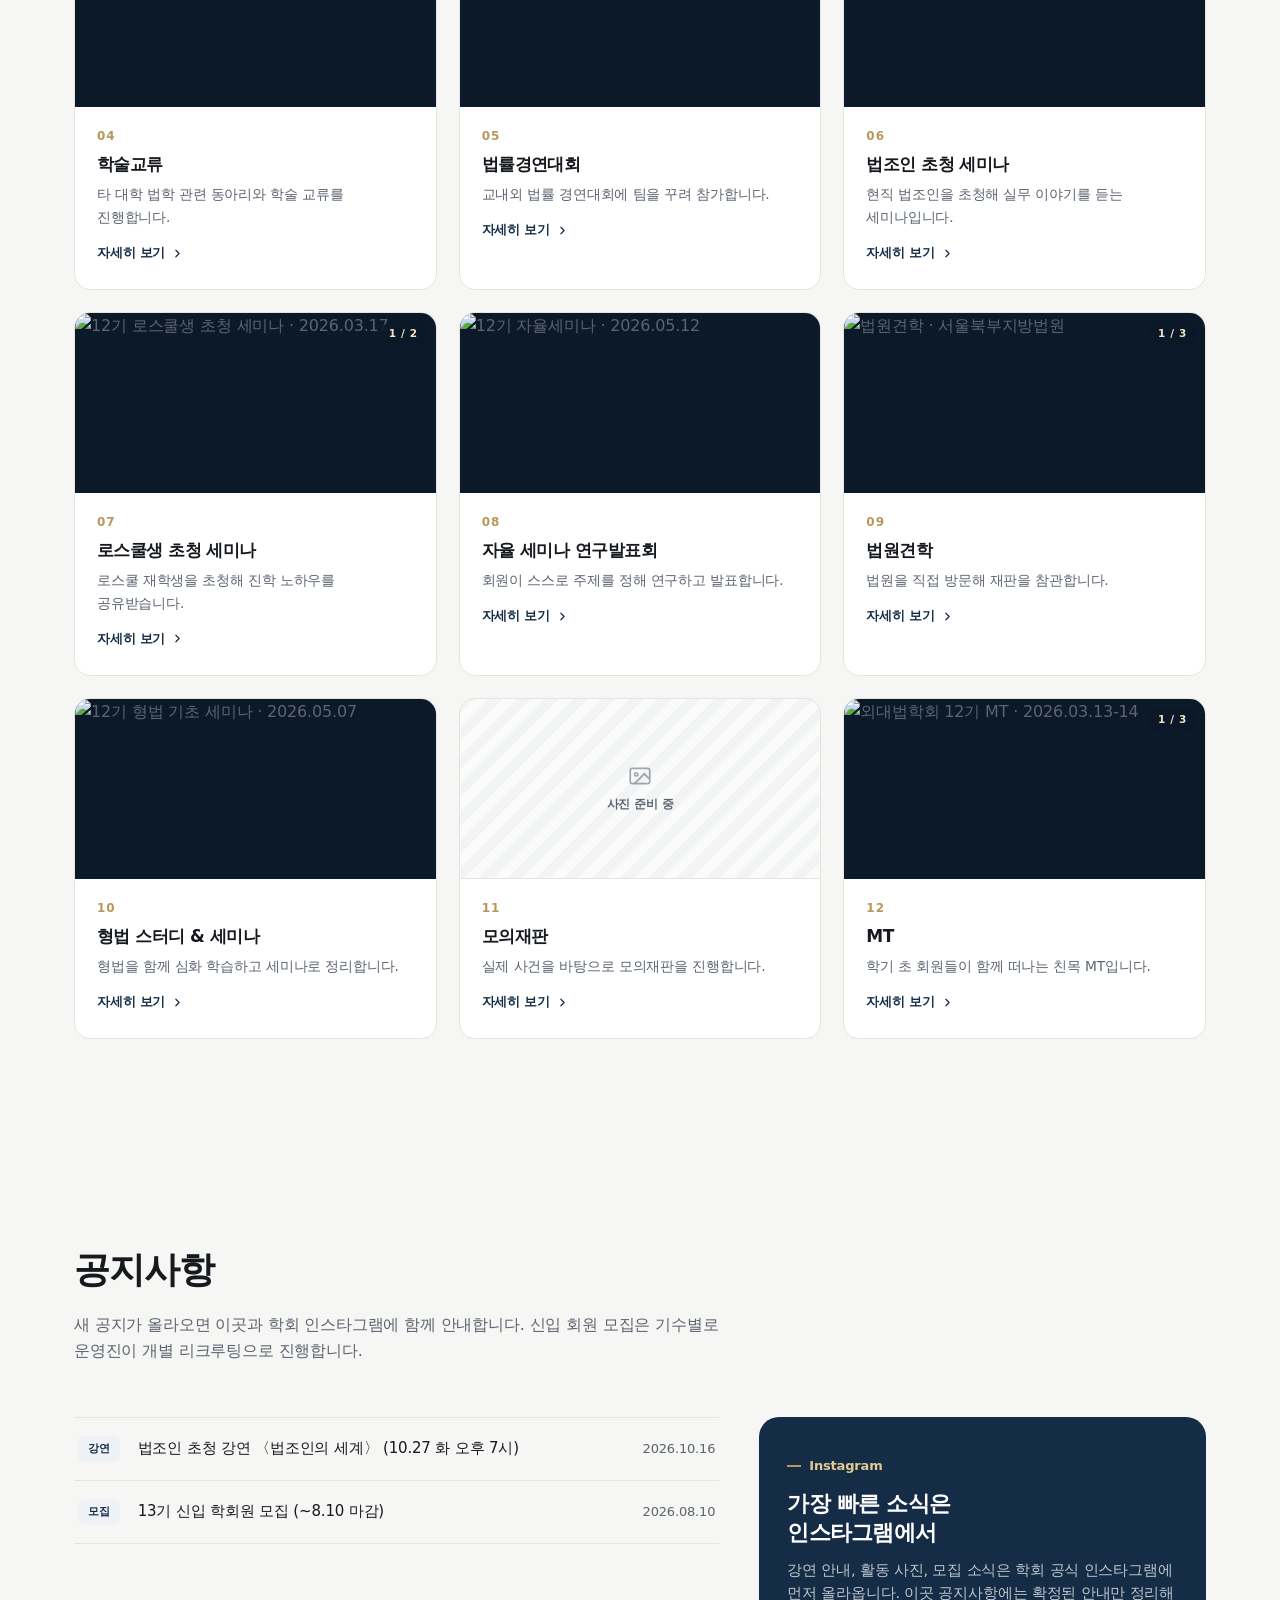
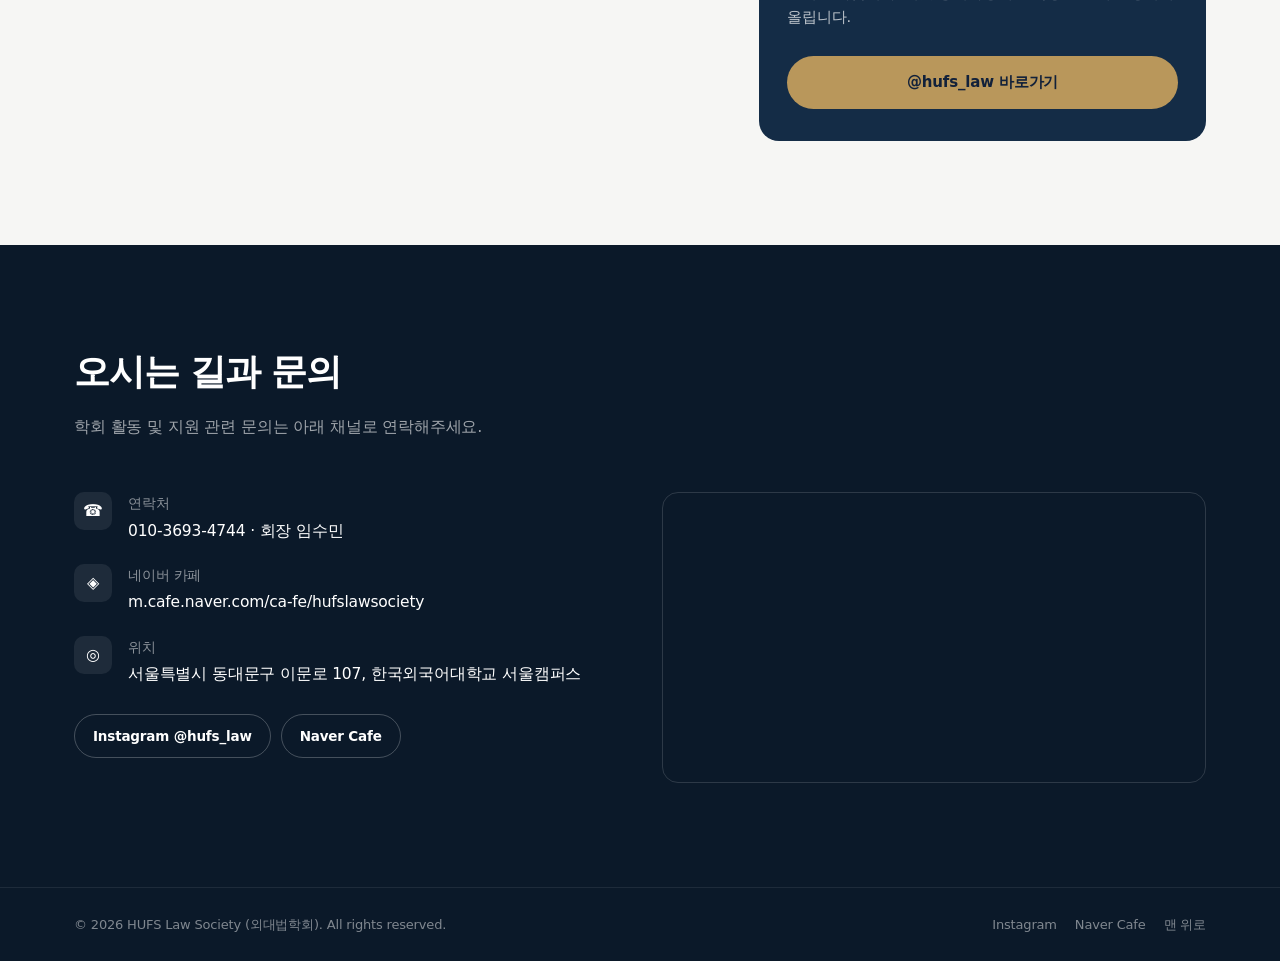
==== commit 38c62672: "문의 섹션 연락처에 학회장 전화번호 입력 비어 있던 연락처 칸을 010-3693-4744 · 회장 임수민으로 채우고 tel: 링크로 연결. 인수인계 가이드의 전화번호 항목도 현재 " ====
--- a/index.html
+++ b/index.html
@@ -306,7 +306,7 @@
       <div>
         <!-- 학회장이 바뀌면: 아래 전화번호(현재 대표 연락처)를 새 학회장 번호로 바꾼다. -->
         <ul class="info-list">
-          <li><div class="info-ico">☎</div><div><b>연락처</b><span>학회 대표 연락처를 입력해주세요 <span class="placeholder-tag">입력 필요</span></span></div></li>
+          <li><div class="info-ico">☎</div><div><b>연락처</b><span><a href="tel:01036934744">010-3693-4744</a> · 회장 임수민</span></div></li>
           <li><div class="info-ico">◈</div><div><b>네이버 카페</b><a href="https://m.cafe.naver.com/ca-fe/hufslawsociety" target="_blank" rel="noopener">m.cafe.naver.com/ca-fe/hufslawsociety</a></div></li>
           <li><div class="info-ico">◎</div><div><b>위치</b><span>서울특별시 동대문구 이문로 107, 한국외국어대학교 서울캠퍼스</span></div></li>
         </ul>
--- a/styles.css
+++ b/styles.css
@@ -386,6 +386,8 @@
 .notice-body strong{color:var(--accent-text);}
 .notice-images{display:grid;grid-template-columns:repeat(3,1fr);gap:10px;margin:22px 0 0;}
 .notice-images img{width:100%;border-radius:10px;border:1px solid var(--line);aspect-ratio:1/1;object-fit:cover;}
+.notice-images.single{grid-template-columns:1fr;}
+.notice-images.single img{max-width:520px;margin:0 auto;aspect-ratio:auto;object-fit:contain;}
 @media (max-width:560px){ .notice-images{grid-template-columns:1fr;} }
 .recruit-card{background:var(--navy);color:#fff;border-radius:20px;padding:32px 28px;
   display:flex;flex-direction:column;justify-content:space-between;}
